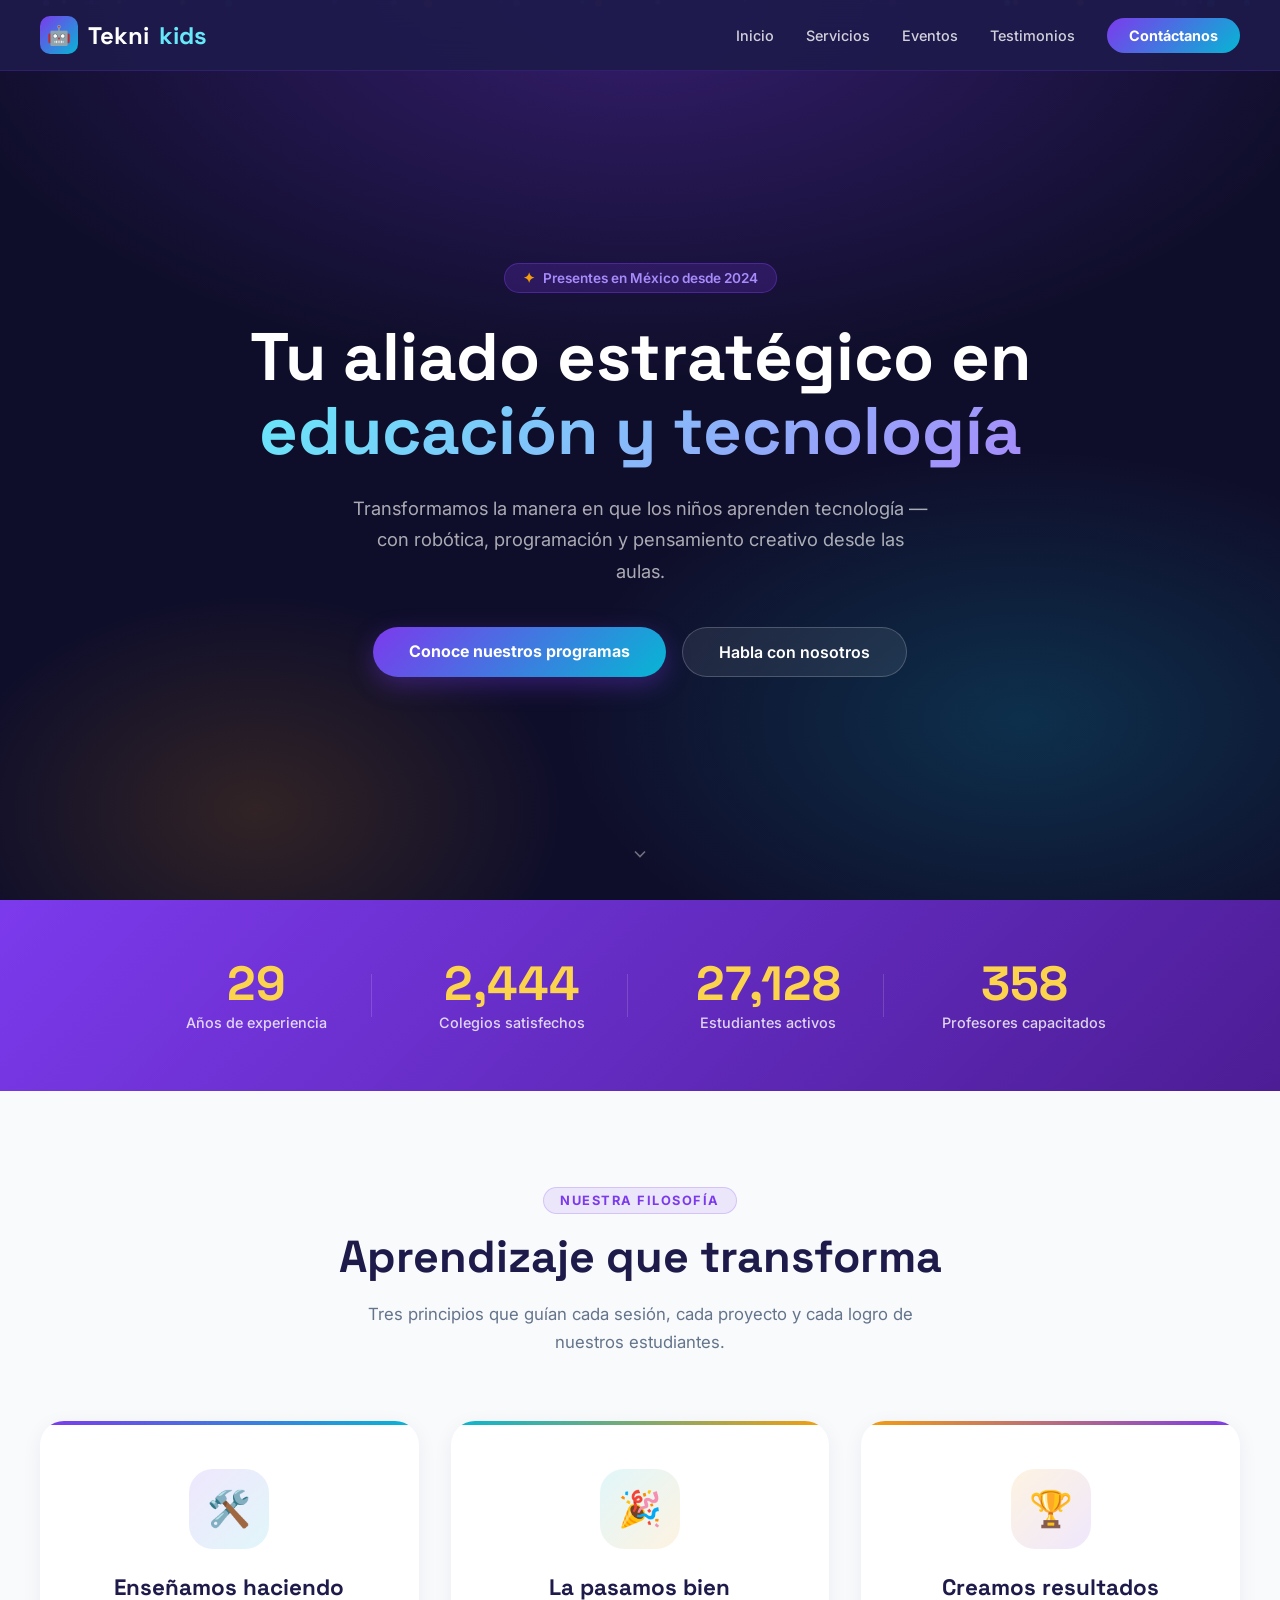
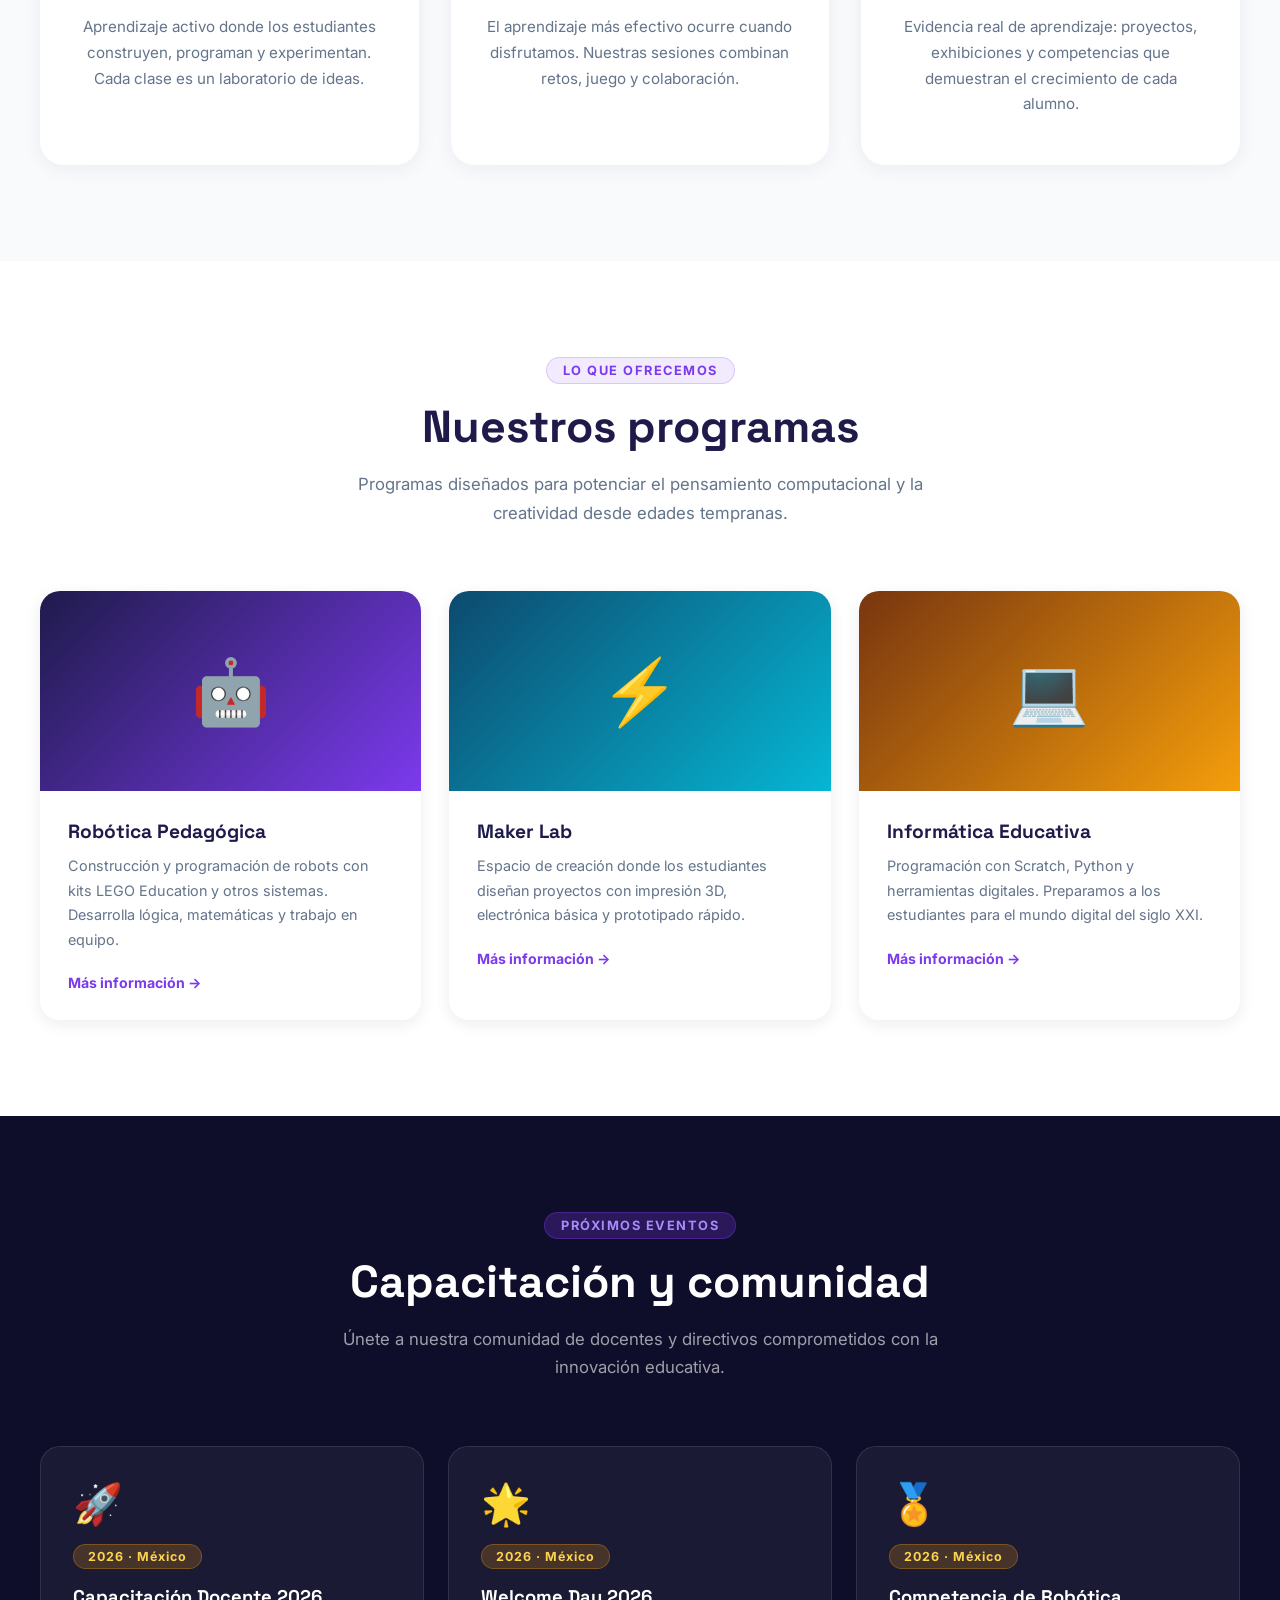
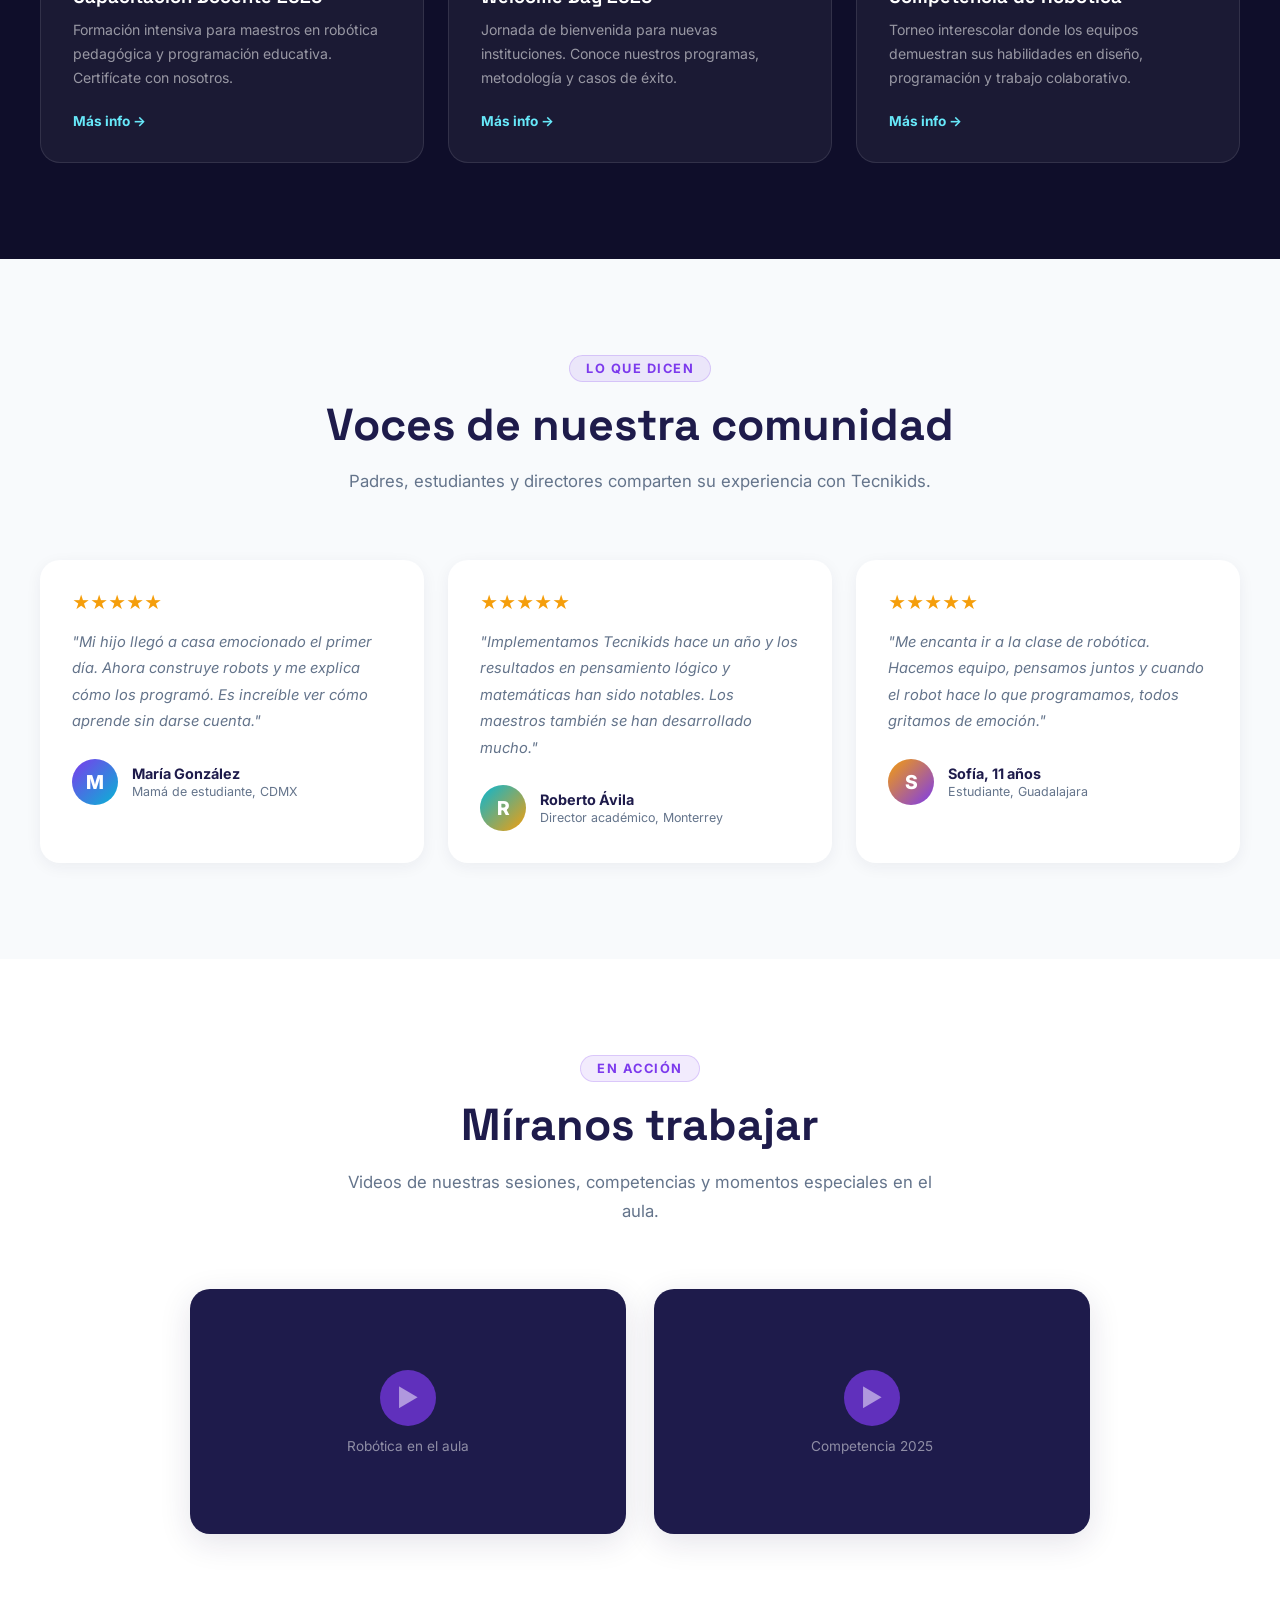
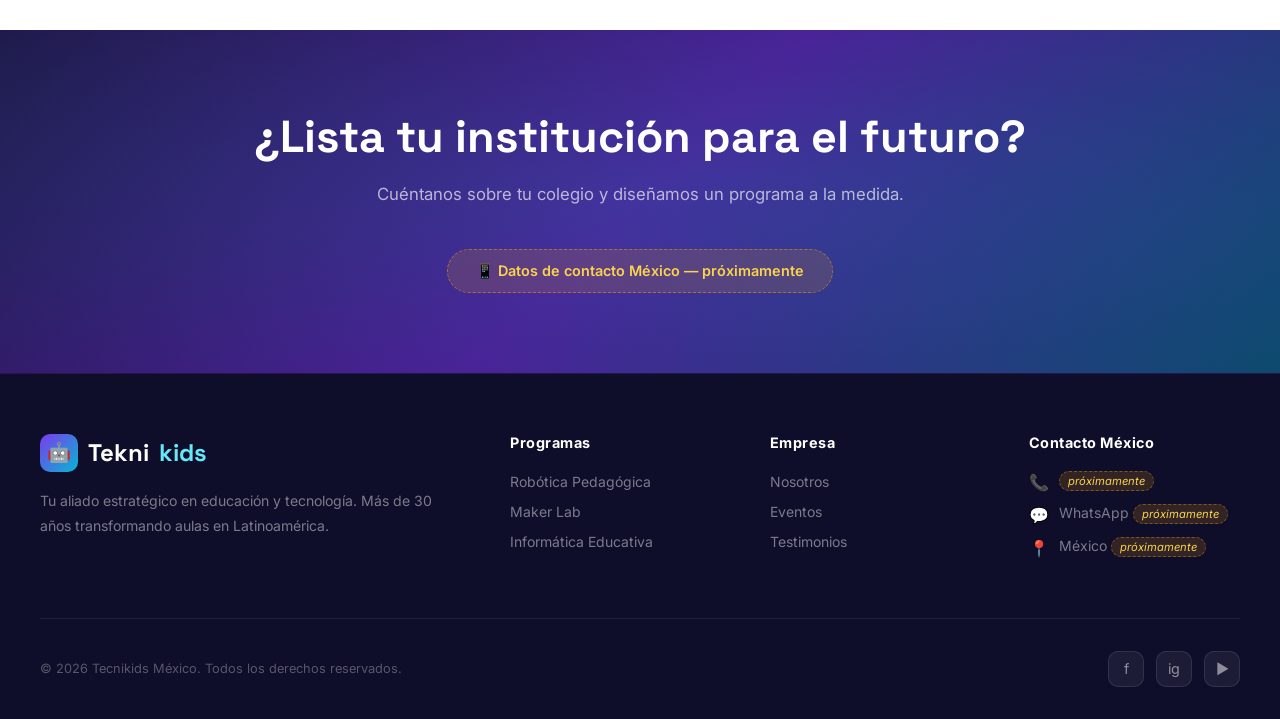
==== index.html @ 2f3d9747 "Initial commit: Tecnikids México — sitio web estático" ====
<!DOCTYPE html>
<html lang="es">
<head>
  <meta charset="UTF-8">
  <meta name="viewport" content="width=device-width, initial-scale=1.0">
  <title>Tecnikids México — Tu aliado en educación y tecnología</title>
  <link href="https://fonts.googleapis.com/css2?family=Inter:wght@400;500;600;700;800;900&family=Space+Grotesk:wght@400;500;600;700&display=swap" rel="stylesheet">
  <style>
    :root {
      --indigo:  #1E1B4B;
      --purple:  #7C3AED;
      --purple-light: #A78BFA;
      --cyan:    #06B6D4;
      --cyan-light: #67E8F9;
      --amber:   #F59E0B;
      --amber-light: #FCD34D;
      --white:   #FFFFFF;
      --gray-bg: #F8FAFC;
      --gray:    #64748B;
      --dark:    #0F0E2A;
    }
    * { box-sizing: border-box; margin: 0; padding: 0; }
    html { scroll-behavior: smooth; }
    body { font-family: 'Inter', sans-serif; background: var(--white); color: var(--indigo); overflow-x: hidden; }

    /* ── NAVBAR ── */
    nav {
      position: fixed; top: 0; left: 0; right: 0; z-index: 100;
      padding: 16px 40px;
      display: flex; align-items: center; justify-content: space-between;
      background: rgba(30,27,75,0.92);
      backdrop-filter: blur(16px);
      border-bottom: 1px solid rgba(124,58,237,0.2);
      transition: all 0.3s;
    }
    .nav-logo {
      font-family: 'Space Grotesk', sans-serif;
      font-size: 1.5rem; font-weight: 700; color: var(--white);
      display: flex; align-items: center; gap: 10px; text-decoration: none;
    }
    .nav-logo .logo-icon {
      width: 38px; height: 38px; background: linear-gradient(135deg, var(--purple), var(--cyan));
      border-radius: 10px; display: flex; align-items: center; justify-content: center;
      font-size: 1.2rem;
    }
    .nav-logo span { color: var(--cyan-light); }
    .nav-links { display: flex; gap: 32px; align-items: center; }
    .nav-links a {
      color: rgba(255,255,255,0.8); text-decoration: none;
      font-size: 0.9rem; font-weight: 500; transition: color 0.2s;
    }
    .nav-links a:hover { color: var(--cyan-light); }
    .nav-cta {
      background: linear-gradient(135deg, var(--purple), var(--cyan));
      color: white !important; padding: 9px 22px; border-radius: 50px;
      font-weight: 700 !important; transition: transform 0.2s, box-shadow 0.2s !important;
    }
    .nav-cta:hover { transform: translateY(-2px); box-shadow: 0 8px 20px rgba(124,58,237,0.4) !important; }
    .hamburger { display: none; background: none; border: none; cursor: pointer; flex-direction: column; gap: 5px; }
    .hamburger span { width: 24px; height: 2px; background: white; border-radius: 2px; transition: all 0.3s; }

    /* ── HERO ── */
    #inicio {
      min-height: 100vh;
      background: var(--dark);
      position: relative; overflow: hidden;
      display: flex; align-items: center; justify-content: center;
      text-align: center; padding: 120px 40px 80px;
    }
    .hero-bg {
      position: absolute; inset: 0;
      background: radial-gradient(ellipse 80% 60% at 50% 0%, rgba(124,58,237,0.35) 0%, transparent 70%),
                  radial-gradient(ellipse 60% 50% at 80% 80%, rgba(6,182,212,0.2) 0%, transparent 60%),
                  radial-gradient(ellipse 40% 40% at 20% 90%, rgba(245,158,11,0.15) 0%, transparent 60%);
    }
    .particles { position: absolute; inset: 0; overflow: hidden; }
    .particle {
      position: absolute; border-radius: 50%;
      animation: float linear infinite;
    }
    @keyframes float {
      0% { transform: translateY(100vh) rotate(0deg); opacity: 0; }
      10% { opacity: 1; }
      90% { opacity: 1; }
      100% { transform: translateY(-100px) rotate(720deg); opacity: 0; }
    }
    .hero-content { position: relative; z-index: 2; max-width: 820px; }
    .hero-badge {
      display: inline-flex; align-items: center; gap: 8px;
      background: rgba(124,58,237,0.2); border: 1px solid rgba(124,58,237,0.4);
      padding: 6px 18px; border-radius: 50px; margin-bottom: 28px;
      color: var(--purple-light); font-size: 0.85rem; font-weight: 600;
    }
    .hero-badge::before { content: '✦'; color: var(--amber); }
    .hero-title {
      font-family: 'Space Grotesk', sans-serif;
      font-size: clamp(2.4rem, 6vw, 4.2rem);
      font-weight: 900; color: var(--white); line-height: 1.1;
      margin-bottom: 24px;
    }
    .hero-title .gradient-text {
      background: linear-gradient(135deg, var(--cyan-light), var(--purple-light));
      -webkit-background-clip: text; -webkit-text-fill-color: transparent;
    }
    .hero-subtitle {
      font-size: 1.15rem; color: rgba(255,255,255,0.65);
      max-width: 580px; margin: 0 auto 40px; line-height: 1.7;
    }
    .hero-btns { display: flex; gap: 16px; justify-content: center; flex-wrap: wrap; }
    .btn-primary {
      background: linear-gradient(135deg, var(--purple), var(--cyan));
      color: white; padding: 14px 36px; border-radius: 50px;
      font-weight: 700; font-size: 1rem; text-decoration: none;
      transition: transform 0.2s, box-shadow 0.2s;
      box-shadow: 0 8px 24px rgba(124,58,237,0.35);
    }
    .btn-primary:hover { transform: translateY(-3px); box-shadow: 0 14px 32px rgba(124,58,237,0.5); }
    .btn-secondary {
      background: rgba(255,255,255,0.08); border: 1px solid rgba(255,255,255,0.2);
      color: white; padding: 14px 36px; border-radius: 50px;
      font-weight: 600; font-size: 1rem; text-decoration: none;
      transition: background 0.2s, border-color 0.2s;
    }
    .btn-secondary:hover { background: rgba(255,255,255,0.15); border-color: rgba(255,255,255,0.4); }
    .hero-scroll {
      position: absolute; bottom: 36px; left: 50%; transform: translateX(-50%);
      display: flex; flex-direction: column; align-items: center; gap: 8px;
      color: rgba(255,255,255,0.4); font-size: 0.75rem;
      animation: bounce 2s ease-in-out infinite;
    }
    @keyframes bounce { 0%,100% { transform: translateX(-50%) translateY(0); } 50% { transform: translateX(-50%) translateY(8px); } }
    .hero-scroll svg { width: 20px; height: 20px; }

    /* ── STATS ── */
    .stats {
      background: linear-gradient(135deg, var(--purple), #4C1D95);
      padding: 60px 40px;
    }
    .stats-grid {
      max-width: 1000px; margin: 0 auto;
      display: grid; grid-template-columns: repeat(4,1fr); gap: 24px; text-align: center;
    }
    .stat-item { position: relative; }
    .stat-item::after {
      content: ''; position: absolute; right: 0; top: 20%; height: 60%;
      width: 1px; background: rgba(255,255,255,0.15);
    }
    .stat-item:last-child::after { display: none; }
    .stat-num {
      font-family: 'Space Grotesk', sans-serif;
      font-size: 3rem; font-weight: 900; color: var(--amber-light);
      line-height: 1;
    }
    .stat-label { color: rgba(255,255,255,0.8); font-size: 0.9rem; margin-top: 6px; font-weight: 500; }

    /* ── SECTIONS COMMON ── */
    section { padding: 96px 40px; }
    .section-tag {
      display: inline-block; background: rgba(124,58,237,0.1);
      color: var(--purple); font-size: 0.8rem; font-weight: 700;
      letter-spacing: 1.5px; text-transform: uppercase;
      padding: 5px 16px; border-radius: 50px; margin-bottom: 16px;
      border: 1px solid rgba(124,58,237,0.2);
    }
    .section-title {
      font-family: 'Space Grotesk', sans-serif;
      font-size: clamp(1.8rem, 4vw, 2.8rem); font-weight: 800;
      color: var(--indigo); line-height: 1.2; margin-bottom: 16px;
    }
    .section-sub { color: var(--gray); font-size: 1.05rem; line-height: 1.7; max-width: 600px; }
    .section-head { text-align: center; margin-bottom: 64px; }
    .section-head .section-sub { margin: 0 auto; }
    .container { max-width: 1200px; margin: 0 auto; }

    /* ── PILARES ── */
    #pilares { background: var(--gray-bg); }
    .pilares-grid { display: grid; grid-template-columns: repeat(3,1fr); gap: 32px; }
    .pilar-card {
      background: white; border-radius: 24px; padding: 48px 36px;
      text-align: center; position: relative; overflow: hidden;
      box-shadow: 0 4px 20px rgba(30,27,75,0.06);
      transition: transform 0.3s, box-shadow 0.3s;
    }
    .pilar-card:hover { transform: translateY(-8px); box-shadow: 0 20px 48px rgba(30,27,75,0.12); }
    .pilar-card::before {
      content: ''; position: absolute; top: 0; left: 0; right: 0; height: 4px;
    }
    .pilar-card:nth-child(1)::before { background: linear-gradient(90deg, var(--purple), var(--cyan)); }
    .pilar-card:nth-child(2)::before { background: linear-gradient(90deg, var(--cyan), var(--amber)); }
    .pilar-card:nth-child(3)::before { background: linear-gradient(90deg, var(--amber), var(--purple)); }
    .pilar-icon {
      width: 80px; height: 80px; border-radius: 24px; margin: 0 auto 24px;
      display: flex; align-items: center; justify-content: center; font-size: 2.2rem;
    }
    .pilar-card:nth-child(1) .pilar-icon { background: linear-gradient(135deg, rgba(124,58,237,0.12), rgba(6,182,212,0.12)); }
    .pilar-card:nth-child(2) .pilar-icon { background: linear-gradient(135deg, rgba(6,182,212,0.12), rgba(245,158,11,0.12)); }
    .pilar-card:nth-child(3) .pilar-icon { background: linear-gradient(135deg, rgba(245,158,11,0.12), rgba(124,58,237,0.12)); }
    .pilar-title { font-family: 'Space Grotesk', sans-serif; font-size: 1.4rem; font-weight: 700; color: var(--indigo); margin-bottom: 12px; }
    .pilar-desc { color: var(--gray); font-size: 0.95rem; line-height: 1.7; }

    /* ── SERVICIOS ── */
    #servicios { background: white; }
    .servicios-grid { display: grid; grid-template-columns: repeat(3,1fr); gap: 28px; }
    .servicio-card {
      border-radius: 20px; overflow: hidden;
      box-shadow: 0 4px 16px rgba(30,27,75,0.08);
      transition: transform 0.3s, box-shadow 0.3s;
    }
    .servicio-card:hover { transform: translateY(-6px); box-shadow: 0 20px 40px rgba(30,27,75,0.14); }
    .servicio-img {
      height: 200px; display: flex; align-items: center; justify-content: center;
      font-size: 4rem; position: relative; overflow: hidden;
    }
    .servicio-card:nth-child(1) .servicio-img { background: linear-gradient(135deg, #1E1B4B, #7C3AED); }
    .servicio-card:nth-child(2) .servicio-img { background: linear-gradient(135deg, #0C4A6E, #06B6D4); }
    .servicio-card:nth-child(3) .servicio-img { background: linear-gradient(135deg, #78350F, #F59E0B); }
    .servicio-body { padding: 28px; background: white; }
    .servicio-title { font-family: 'Space Grotesk', sans-serif; font-size: 1.2rem; font-weight: 700; color: var(--indigo); margin-bottom: 10px; }
    .servicio-desc { color: var(--gray); font-size: 0.9rem; line-height: 1.7; margin-bottom: 20px; }
    .btn-servicio {
      display: inline-flex; align-items: center; gap: 8px;
      color: var(--purple); font-weight: 700; font-size: 0.88rem;
      text-decoration: none; transition: gap 0.2s;
    }
    .btn-servicio:hover { gap: 12px; }

    /* ── EVENTOS ── */
    #eventos { background: var(--dark); }
    #eventos .section-title { color: white; }
    #eventos .section-sub { color: rgba(255,255,255,0.6); }
    #eventos .section-tag { background: rgba(124,58,237,0.25); color: var(--purple-light); border-color: rgba(124,58,237,0.35); }
    .eventos-grid { display: grid; grid-template-columns: repeat(3,1fr); gap: 24px; }
    .evento-card {
      background: rgba(255,255,255,0.05); border: 1px solid rgba(255,255,255,0.1);
      border-radius: 20px; padding: 32px; position: relative; overflow: hidden;
      transition: background 0.3s, border-color 0.3s, transform 0.3s;
    }
    .evento-card:hover { background: rgba(124,58,237,0.15); border-color: rgba(124,58,237,0.4); transform: translateY(-4px); }
    .evento-fecha {
      display: inline-block; background: rgba(245,158,11,0.2); color: var(--amber-light);
      font-size: 0.78rem; font-weight: 700; letter-spacing: 1px;
      padding: 4px 14px; border-radius: 50px; margin-bottom: 16px; border: 1px solid rgba(245,158,11,0.3);
    }
    .evento-title { font-family: 'Space Grotesk', sans-serif; font-size: 1.15rem; font-weight: 700; color: white; margin-bottom: 10px; }
    .evento-desc { color: rgba(255,255,255,0.55); font-size: 0.88rem; line-height: 1.7; margin-bottom: 20px; }
    .evento-icon { font-size: 2.5rem; margin-bottom: 16px; }
    .btn-evento {
      color: var(--cyan-light); font-size: 0.85rem; font-weight: 700;
      text-decoration: none; display: inline-flex; align-items: center; gap: 6px;
      transition: gap 0.2s;
    }
    .btn-evento:hover { gap: 10px; }

    /* ── TESTIMONIOS ── */
    #testimonios { background: var(--gray-bg); }
    .testimonios-grid { display: grid; grid-template-columns: repeat(3,1fr); gap: 24px; }
    .testimonio-card {
      background: white; border-radius: 20px; padding: 32px;
      box-shadow: 0 4px 16px rgba(30,27,75,0.06);
      transition: transform 0.3s;
    }
    .testimonio-card:hover { transform: translateY(-4px); }
    .testimonio-stars { color: var(--amber); font-size: 1.1rem; margin-bottom: 16px; }
    .testimonio-text { color: var(--gray); font-size: 0.92rem; line-height: 1.8; margin-bottom: 24px; font-style: italic; }
    .testimonio-author { display: flex; align-items: center; gap: 14px; }
    .autor-avatar {
      width: 46px; height: 46px; border-radius: 50%;
      display: flex; align-items: center; justify-content: center;
      font-size: 1.2rem; font-weight: 800; color: white; flex-shrink: 0;
    }
    .testimonio-card:nth-child(1) .autor-avatar { background: linear-gradient(135deg, var(--purple), var(--cyan)); }
    .testimonio-card:nth-child(2) .autor-avatar { background: linear-gradient(135deg, var(--cyan), var(--amber)); }
    .testimonio-card:nth-child(3) .autor-avatar { background: linear-gradient(135deg, var(--amber), var(--purple)); }
    .autor-name { font-weight: 700; font-size: 0.9rem; color: var(--indigo); }
    .autor-role { font-size: 0.78rem; color: var(--gray); margin-top: 2px; }

    /* ── GALERÍA ── */
    #galeria { background: white; }
    .galeria-grid { display: grid; grid-template-columns: repeat(2,1fr); gap: 28px; max-width: 900px; margin: 0 auto; }
    .video-wrap {
      border-radius: 20px; overflow: hidden;
      box-shadow: 0 8px 32px rgba(30,27,75,0.12);
      aspect-ratio: 16/9; background: var(--indigo);
      display: flex; align-items: center; justify-content: center;
      position: relative;
    }
    .video-placeholder {
      display: flex; flex-direction: column; align-items: center; justify-content: center;
      gap: 12px; color: rgba(255,255,255,0.5); font-size: 0.85rem;
    }
    .play-btn {
      width: 56px; height: 56px; background: rgba(124,58,237,0.7);
      border-radius: 50%; display: flex; align-items: center; justify-content: center;
      font-size: 1.5rem;
    }

    /* ── CTA BANNER ── */
    .cta-banner {
      background: linear-gradient(135deg, var(--indigo) 0%, #4C1D95 50%, #0C4A6E 100%);
      padding: 80px 40px; text-align: center; position: relative; overflow: hidden;
    }
    .cta-banner::before {
      content: ''; position: absolute; inset: 0;
      background: radial-gradient(ellipse 70% 70% at 50% 50%, rgba(6,182,212,0.15), transparent);
    }
    .cta-banner .section-title { color: white; position: relative; }
    .cta-banner .section-sub { color: rgba(255,255,255,0.65); position: relative; margin: 0 auto 40px; }
    .cta-pending {
      display: inline-flex; align-items: center; gap: 10px;
      background: rgba(245,158,11,0.15); border: 1px dashed rgba(245,158,11,0.5);
      color: var(--amber-light); padding: 12px 28px; border-radius: 50px;
      font-size: 0.9rem; font-weight: 600; position: relative;
    }

    /* ── FOOTER ── */
    footer {
      background: var(--dark); padding: 60px 40px 32px;
      border-top: 1px solid rgba(124,58,237,0.2);
    }
    .footer-grid {
      max-width: 1200px; margin: 0 auto;
      display: grid; grid-template-columns: 2fr 1fr 1fr 1fr; gap: 48px; margin-bottom: 48px;
    }
    .footer-brand .nav-logo { margin-bottom: 16px; }
    .footer-desc { color: rgba(255,255,255,0.45); font-size: 0.88rem; line-height: 1.8; }
    .footer-col h4 { color: white; font-weight: 700; font-size: 0.9rem; margin-bottom: 20px; letter-spacing: 0.5px; }
    .footer-col ul { list-style: none; display: flex; flex-direction: column; gap: 10px; }
    .footer-col ul li a { color: rgba(255,255,255,0.45); font-size: 0.875rem; text-decoration: none; transition: color 0.2s; }
    .footer-col ul li a:hover { color: var(--cyan-light); }
    .footer-contact-item {
      display: flex; align-items: flex-start; gap: 10px;
      color: rgba(255,255,255,0.45); font-size: 0.875rem; margin-bottom: 12px;
    }
    .contact-icon { color: var(--amber); font-size: 1rem; margin-top: 1px; flex-shrink: 0; }
    .pending-tag {
      background: rgba(245,158,11,0.15); color: var(--amber-light);
      font-size: 0.7rem; padding: 2px 8px; border-radius: 20px;
      border: 1px dashed rgba(245,158,11,0.4); font-style: italic;
    }
    .footer-bottom {
      max-width: 1200px; margin: 0 auto;
      display: flex; align-items: center; justify-content: space-between;
      padding-top: 32px; border-top: 1px solid rgba(255,255,255,0.08);
    }
    .footer-copy { color: rgba(255,255,255,0.3); font-size: 0.8rem; }
    .footer-socials { display: flex; gap: 12px; }
    .social-btn {
      width: 36px; height: 36px; border-radius: 10px;
      background: rgba(255,255,255,0.06); border: 1px solid rgba(255,255,255,0.1);
      display: flex; align-items: center; justify-content: center;
      color: rgba(255,255,255,0.5); text-decoration: none; font-size: 0.9rem;
      transition: background 0.2s, color 0.2s;
    }
    .social-btn:hover { background: rgba(124,58,237,0.3); color: var(--purple-light); }

    /* ── RESPONSIVE ── */
    @media (max-width: 1024px) {
      .pilares-grid, .servicios-grid, .eventos-grid, .testimonios-grid { grid-template-columns: repeat(2,1fr); }
      .stats-grid { grid-template-columns: repeat(2,1fr); }
      .footer-grid { grid-template-columns: 1fr 1fr; }
    }
    @media (max-width: 768px) {
      nav { padding: 14px 20px; }
      .nav-links { display: none; }
      .hamburger { display: flex; }
      section { padding: 72px 20px; }
      .pilares-grid, .servicios-grid, .eventos-grid, .testimonios-grid, .galeria-grid { grid-template-columns: 1fr; }
      .stats-grid { grid-template-columns: repeat(2,1fr); }
      .footer-grid { grid-template-columns: 1fr; gap: 32px; }
      .footer-bottom { flex-direction: column; gap: 16px; text-align: center; }
      .hero-btns { flex-direction: column; align-items: center; }
    }
  </style>
</head>
<body>

<!-- NAVBAR -->
<nav id="navbar">
  <a href="#inicio" class="nav-logo">
    <div class="logo-icon">🤖</div>
    Tekni<span>kids</span>
  </a>
  <div class="nav-links">
    <a href="#inicio">Inicio</a>
    <a href="#servicios">Servicios</a>
    <a href="#eventos">Eventos</a>
    <a href="#testimonios">Testimonios</a>
    <a href="#contacto" class="nav-cta">Contáctanos</a>
  </div>
  <button class="hamburger" id="hamburger">
    <span></span><span></span><span></span>
  </button>
</nav>

<!-- HERO -->
<section id="inicio">
  <div class="hero-bg"></div>
  <div class="particles" id="particles"></div>
  <div class="hero-content">
    <div class="hero-badge">Presentes en México desde 2024</div>
    <h1 class="hero-title">
      Tu aliado estratégico en<br>
      <span class="gradient-text">educación y tecnología</span>
    </h1>
    <p class="hero-subtitle">
      Transformamos la manera en que los niños aprenden tecnología — con robótica, programación y pensamiento creativo desde las aulas.
    </p>
    <div class="hero-btns">
      <a href="#servicios" class="btn-primary">Conoce nuestros programas</a>
      <a href="#contacto" class="btn-secondary">Habla con nosotros</a>
    </div>
  </div>
  <div class="hero-scroll">
    <svg viewBox="0 0 24 24" fill="none" stroke="currentColor" stroke-width="2">
      <polyline points="6 9 12 15 18 9"/>
    </svg>
  </div>
</section>

<!-- STATS -->
<div class="stats">
  <div class="stats-grid">
    <div class="stat-item">
      <div class="stat-num" data-target="30">0</div>
      <div class="stat-label">Años de experiencia</div>
    </div>
    <div class="stat-item">
      <div class="stat-num" data-target="2500">0</div>
      <div class="stat-label">Colegios satisfechos</div>
    </div>
    <div class="stat-item">
      <div class="stat-num" data-target="28000">0</div>
      <div class="stat-label">Estudiantes activos</div>
    </div>
    <div class="stat-item">
      <div class="stat-num" data-target="370">0</div>
      <div class="stat-label">Profesores capacitados</div>
    </div>
  </div>
</div>

<!-- PILARES -->
<section id="pilares">
  <div class="container">
    <div class="section-head">
      <div class="section-tag">Nuestra filosofía</div>
      <h2 class="section-title">Aprendizaje que transforma</h2>
      <p class="section-sub">Tres principios que guían cada sesión, cada proyecto y cada logro de nuestros estudiantes.</p>
    </div>
    <div class="pilares-grid">
      <div class="pilar-card">
        <div class="pilar-icon">🛠️</div>
        <div class="pilar-title">Enseñamos haciendo</div>
        <p class="pilar-desc">Aprendizaje activo donde los estudiantes construyen, programan y experimentan. Cada clase es un laboratorio de ideas.</p>
      </div>
      <div class="pilar-card">
        <div class="pilar-icon">🎉</div>
        <div class="pilar-title">La pasamos bien</div>
        <p class="pilar-desc">El aprendizaje más efectivo ocurre cuando disfrutamos. Nuestras sesiones combinan retos, juego y colaboración.</p>
      </div>
      <div class="pilar-card">
        <div class="pilar-icon">🏆</div>
        <div class="pilar-title">Creamos resultados</div>
        <p class="pilar-desc">Evidencia real de aprendizaje: proyectos, exhibiciones y competencias que demuestran el crecimiento de cada alumno.</p>
      </div>
    </div>
  </div>
</section>

<!-- SERVICIOS -->
<section id="servicios">
  <div class="container">
    <div class="section-head">
      <div class="section-tag">Lo que ofrecemos</div>
      <h2 class="section-title">Nuestros programas</h2>
      <p class="section-sub">Programas diseñados para potenciar el pensamiento computacional y la creatividad desde edades tempranas.</p>
    </div>
    <div class="servicios-grid">
      <div class="servicio-card">
        <div class="servicio-img">🤖</div>
        <div class="servicio-body">
          <div class="servicio-title">Robótica Pedagógica</div>
          <p class="servicio-desc">Construcción y programación de robots con kits LEGO Education y otros sistemas. Desarrolla lógica, matemáticas y trabajo en equipo.</p>
          <a href="#contacto" class="btn-servicio">Más información →</a>
        </div>
      </div>
      <div class="servicio-card">
        <div class="servicio-img">⚡</div>
        <div class="servicio-body">
          <div class="servicio-title">Maker Lab</div>
          <p class="servicio-desc">Espacio de creación donde los estudiantes diseñan proyectos con impresión 3D, electrónica básica y prototipado rápido.</p>
          <a href="#contacto" class="btn-servicio">Más información →</a>
        </div>
      </div>
      <div class="servicio-card">
        <div class="servicio-img">💻</div>
        <div class="servicio-body">
          <div class="servicio-title">Informática Educativa</div>
          <p class="servicio-desc">Programación con Scratch, Python y herramientas digitales. Preparamos a los estudiantes para el mundo digital del siglo XXI.</p>
          <a href="#contacto" class="btn-servicio">Más información →</a>
        </div>
      </div>
    </div>
  </div>
</section>

<!-- EVENTOS -->
<section id="eventos">
  <div class="container">
    <div class="section-head">
      <div class="section-tag">Próximos eventos</div>
      <h2 class="section-title">Capacitación y comunidad</h2>
      <p class="section-sub">Únete a nuestra comunidad de docentes y directivos comprometidos con la innovación educativa.</p>
    </div>
    <div class="eventos-grid">
      <div class="evento-card">
        <div class="evento-icon">🚀</div>
        <div class="evento-fecha">2026 · México</div>
        <div class="evento-title">Capacitación Docente 2026</div>
        <p class="evento-desc">Formación intensiva para maestros en robótica pedagógica y programación educativa. Certifícate con nosotros.</p>
        <a href="#contacto" class="btn-evento">Más info →</a>
      </div>
      <div class="evento-card">
        <div class="evento-icon">🌟</div>
        <div class="evento-fecha">2026 · México</div>
        <div class="evento-title">Welcome Day 2026</div>
        <p class="evento-desc">Jornada de bienvenida para nuevas instituciones. Conoce nuestros programas, metodología y casos de éxito.</p>
        <a href="#contacto" class="btn-evento">Más info →</a>
      </div>
      <div class="evento-card">
        <div class="evento-icon">🏅</div>
        <div class="evento-fecha">2026 · México</div>
        <div class="evento-title">Competencia de Robótica</div>
        <p class="evento-desc">Torneo interescolar donde los equipos demuestran sus habilidades en diseño, programación y trabajo colaborativo.</p>
        <a href="#contacto" class="btn-evento">Más info →</a>
      </div>
    </div>
  </div>
</section>

<!-- TESTIMONIOS -->
<section id="testimonios">
  <div class="container">
    <div class="section-head">
      <div class="section-tag">Lo que dicen</div>
      <h2 class="section-title">Voces de nuestra comunidad</h2>
      <p class="section-sub">Padres, estudiantes y directores comparten su experiencia con Tecnikids.</p>
    </div>
    <div class="testimonios-grid">
      <div class="testimonio-card">
        <div class="testimonio-stars">★★★★★</div>
        <p class="testimonio-text">"Mi hijo llegó a casa emocionado el primer día. Ahora construye robots y me explica cómo los programó. Es increíble ver cómo aprende sin darse cuenta."</p>
        <div class="testimonio-author">
          <div class="autor-avatar">M</div>
          <div>
            <div class="autor-name">María González</div>
            <div class="autor-role">Mamá de estudiante, CDMX</div>
          </div>
        </div>
      </div>
      <div class="testimonio-card">
        <div class="testimonio-stars">★★★★★</div>
        <p class="testimonio-text">"Implementamos Tecnikids hace un año y los resultados en pensamiento lógico y matemáticas han sido notables. Los maestros también se han desarrollado mucho."</p>
        <div class="testimonio-author">
          <div class="autor-avatar">R</div>
          <div>
            <div class="autor-name">Roberto Ávila</div>
            <div class="autor-role">Director académico, Monterrey</div>
          </div>
        </div>
      </div>
      <div class="testimonio-card">
        <div class="testimonio-stars">★★★★★</div>
        <p class="testimonio-text">"Me encanta ir a la clase de robótica. Hacemos equipo, pensamos juntos y cuando el robot hace lo que programamos, todos gritamos de emoción."</p>
        <div class="testimonio-author">
          <div class="autor-avatar">S</div>
          <div>
            <div class="autor-name">Sofía, 11 años</div>
            <div class="autor-role">Estudiante, Guadalajara</div>
          </div>
        </div>
      </div>
    </div>
  </div>
</section>

<!-- GALERÍA -->
<section id="galeria">
  <div class="container">
    <div class="section-head">
      <div class="section-tag">En acción</div>
      <h2 class="section-title">Míranos trabajar</h2>
      <p class="section-sub">Videos de nuestras sesiones, competencias y momentos especiales en el aula.</p>
    </div>
    <div class="galeria-grid">
      <div class="video-wrap">
        <div class="video-placeholder">
          <div class="play-btn">▶</div>
          <span>Robótica en el aula</span>
        </div>
      </div>
      <div class="video-wrap">
        <div class="video-placeholder">
          <div class="play-btn">▶</div>
          <span>Competencia 2025</span>
        </div>
      </div>
    </div>
  </div>
</section>

<!-- CTA CONTACTO -->
<div class="cta-banner" id="contacto">
  <div class="container">
    <h2 class="section-title">¿Lista tu institución para el futuro?</h2>
    <p class="section-sub">Cuéntanos sobre tu colegio y diseñamos un programa a la medida.</p>
    <div class="cta-pending">
      📱 Datos de contacto México — próximamente
    </div>
  </div>
</div>

<!-- FOOTER -->
<footer>
  <div class="footer-grid">
    <div class="footer-brand">
      <a href="#inicio" class="nav-logo">
        <div class="logo-icon">🤖</div>
        Tekni<span>kids</span>
      </a>
      <p class="footer-desc">Tu aliado estratégico en educación y tecnología. Más de 30 años transformando aulas en Latinoamérica.</p>
    </div>
    <div class="footer-col">
      <h4>Programas</h4>
      <ul>
        <li><a href="#servicios">Robótica Pedagógica</a></li>
        <li><a href="#servicios">Maker Lab</a></li>
        <li><a href="#servicios">Informática Educativa</a></li>
      </ul>
    </div>
    <div class="footer-col">
      <h4>Empresa</h4>
      <ul>
        <li><a href="#pilares">Nosotros</a></li>
        <li><a href="#eventos">Eventos</a></li>
        <li><a href="#testimonios">Testimonios</a></li>
      </ul>
    </div>
    <div class="footer-col">
      <h4>Contacto México</h4>
      <div class="footer-contact-item">
        <span class="contact-icon">📞</span>
        <span><span class="pending-tag">próximamente</span></span>
      </div>
      <div class="footer-contact-item">
        <span class="contact-icon">💬</span>
        <span>WhatsApp <span class="pending-tag">próximamente</span></span>
      </div>
      <div class="footer-contact-item">
        <span class="contact-icon">📍</span>
        <span>México <span class="pending-tag">próximamente</span></span>
      </div>
    </div>
  </div>
  <div class="footer-bottom">
    <p class="footer-copy">© 2026 Tecnikids México. Todos los derechos reservados.</p>
    <div class="footer-socials">
      <a href="#" class="social-btn" title="Facebook">f</a>
      <a href="#" class="social-btn" title="Instagram">ig</a>
      <a href="#" class="social-btn" title="YouTube">▶</a>
    </div>
  </div>
</footer>

<script>
  // ── Partículas hero ──
  const container = document.getElementById('particles');
  const colors = ['rgba(124,58,237,0.6)', 'rgba(6,182,212,0.6)', 'rgba(245,158,11,0.5)', 'rgba(167,139,250,0.5)'];
  for (let i = 0; i < 28; i++) {
    const p = document.createElement('div');
    p.className = 'particle';
    const size = Math.random() * 6 + 2;
    p.style.cssText = `
      width:${size}px; height:${size}px;
      left:${Math.random()*100}%;
      background:${colors[Math.floor(Math.random()*colors.length)]};
      animation-duration:${Math.random()*15+10}s;
      animation-delay:${Math.random()*10}s;
    `;
    container.appendChild(p);
  }

  // ── Counter animado ──
  const counters = document.querySelectorAll('[data-target]');
  const observer = new IntersectionObserver(entries => {
    entries.forEach(entry => {
      if (!entry.isIntersecting) return;
      const el = entry.target;
      const target = +el.dataset.target;
      const duration = 1800;
      const step = target / (duration / 16);
      let current = 0;
      const timer = setInterval(() => {
        current += step;
        if (current >= target) { current = target; clearInterval(timer); }
        el.textContent = target >= 1000
          ? Math.floor(current).toLocaleString('es-MX')
          : Math.floor(current);
      }, 16);
      observer.unobserve(el);
    });
  }, { threshold: 0.5 });
  counters.forEach(c => observer.observe(c));

  // ── Navbar scroll ──
  window.addEventListener('scroll', () => {
    document.getElementById('navbar').style.background =
      window.scrollY > 50 ? 'rgba(15,14,42,0.97)' : 'rgba(30,27,75,0.92)';
  });

  // ── Hamburger ──
  document.getElementById('hamburger').addEventListener('click', () => {
    const links = document.querySelector('.nav-links');
    links.style.display = links.style.display === 'flex' ? 'none' : 'flex';
    links.style.flexDirection = 'column';
    links.style.position = 'absolute';
    links.style.top = '70px';
    links.style.left = '0';
    links.style.right = '0';
    links.style.background = 'rgba(15,14,42,0.98)';
    links.style.padding = '24px 40px';
    links.style.gap = '20px';
  });
</script>

</body>
</html>
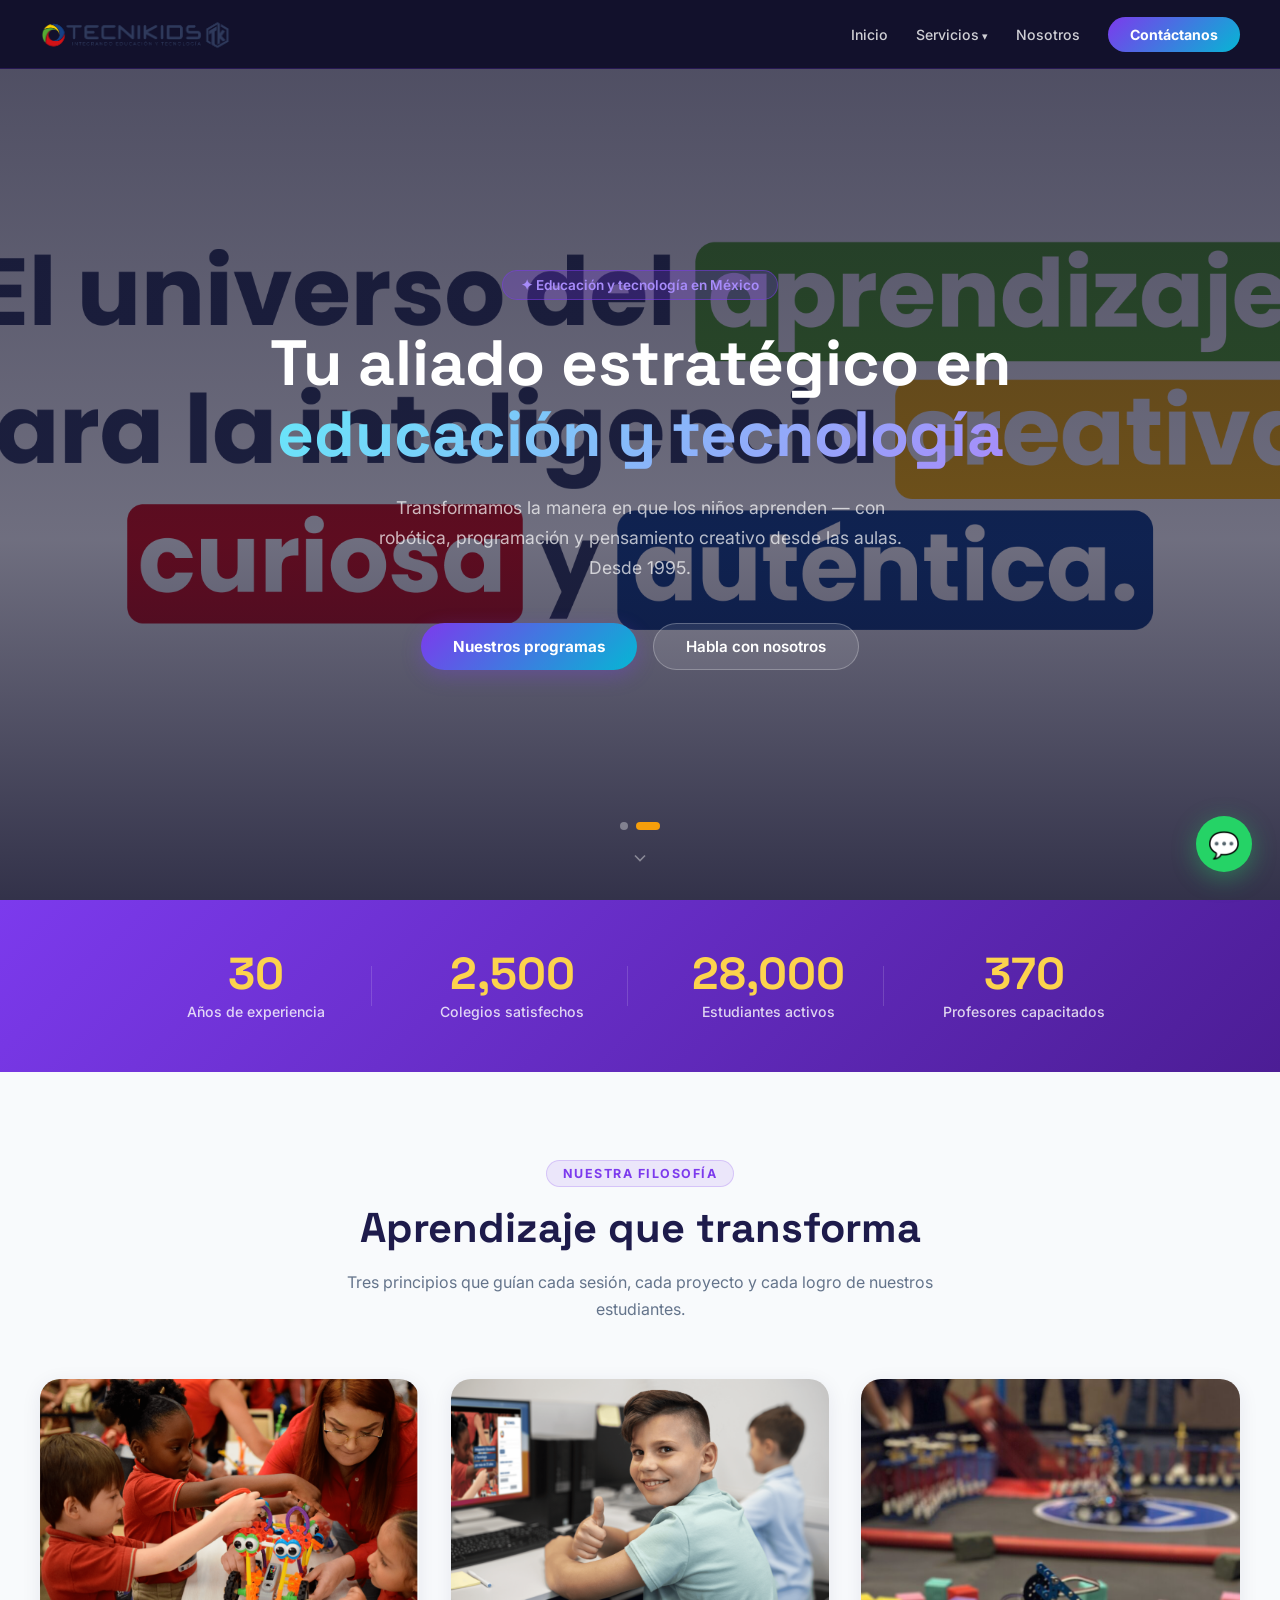
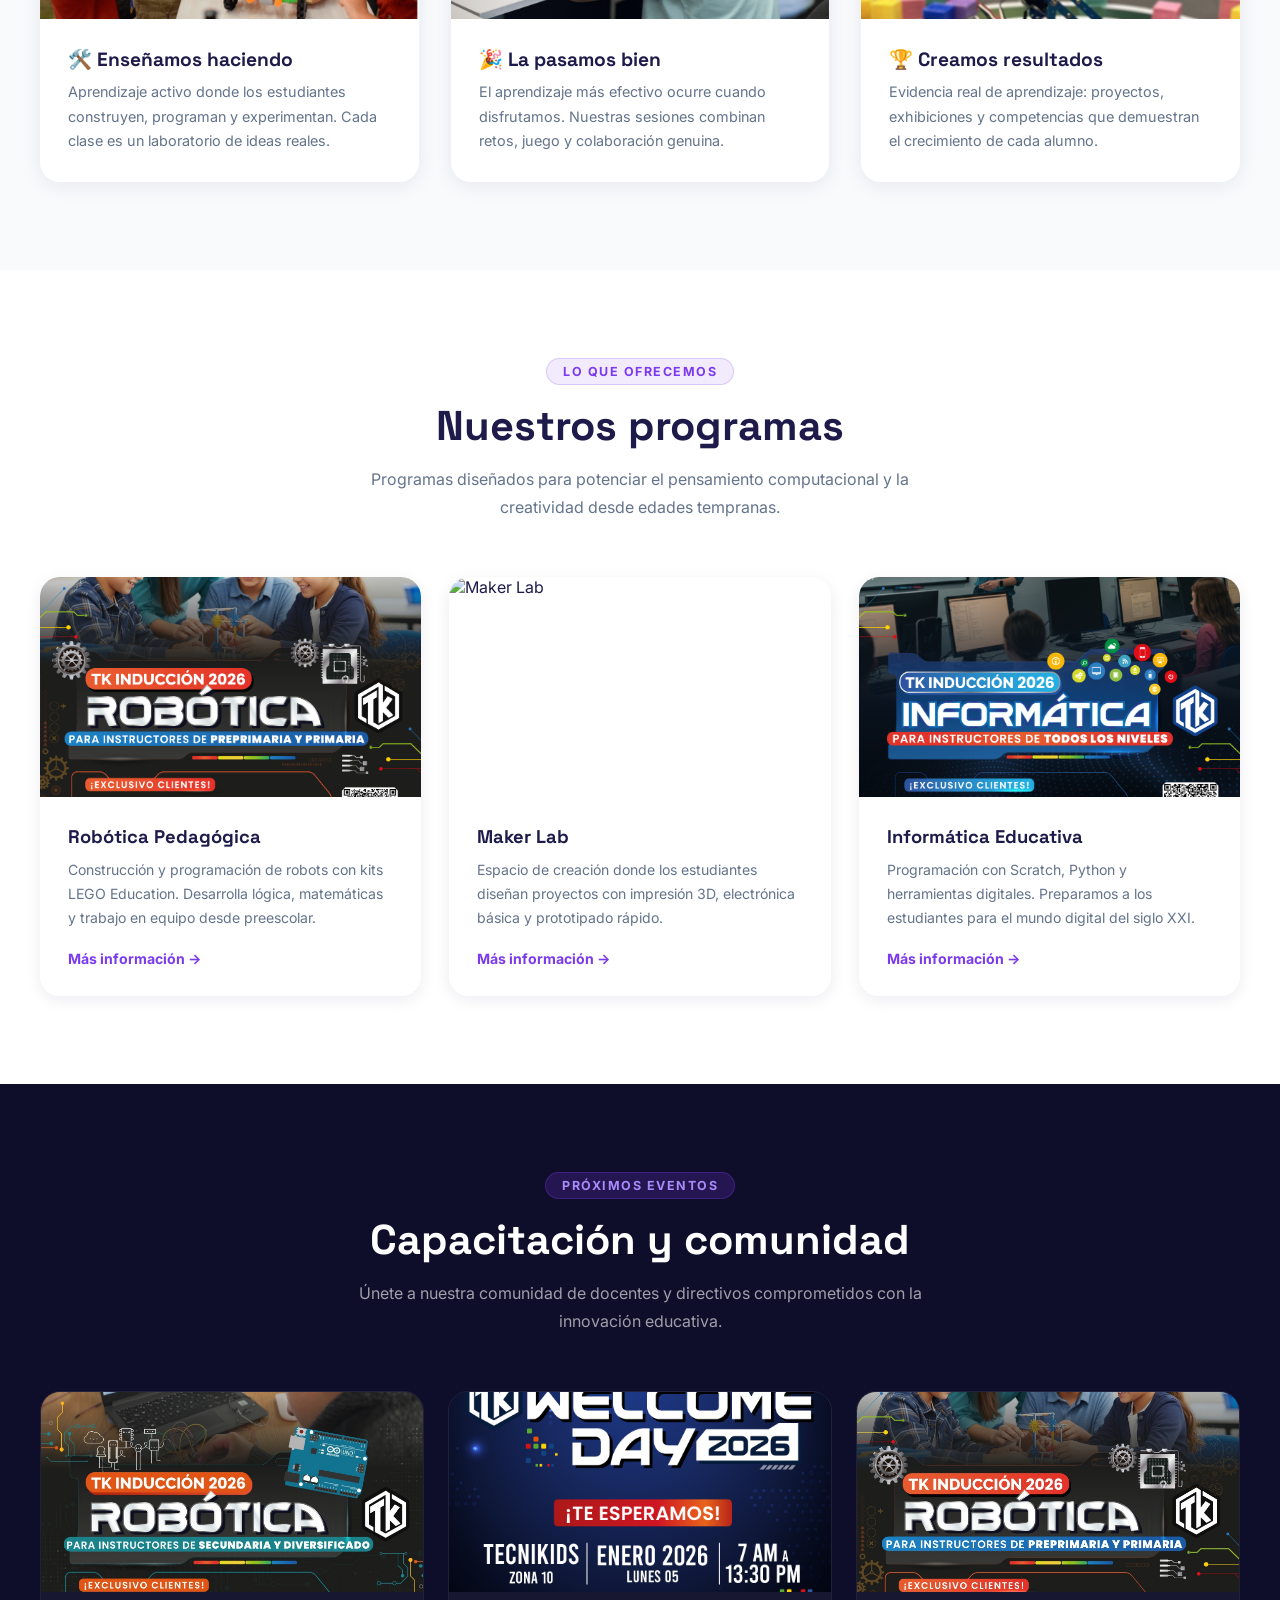
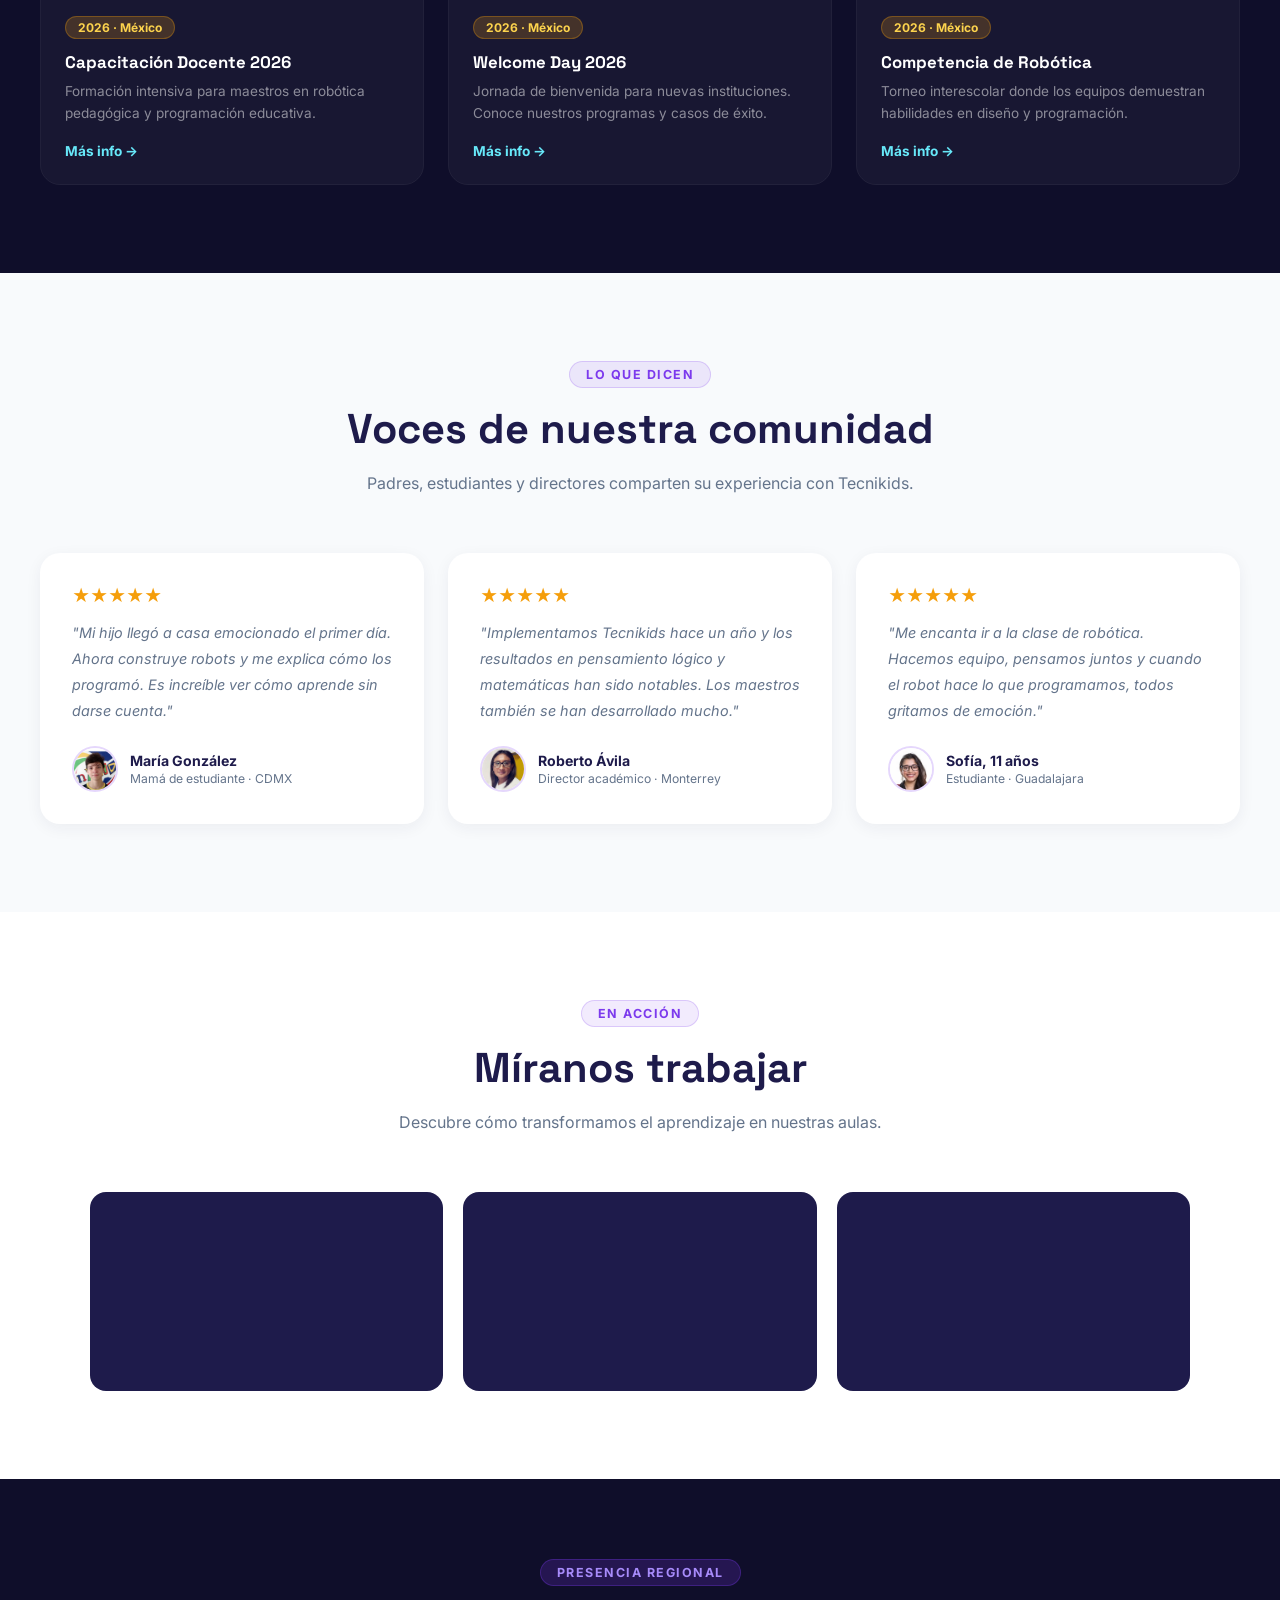
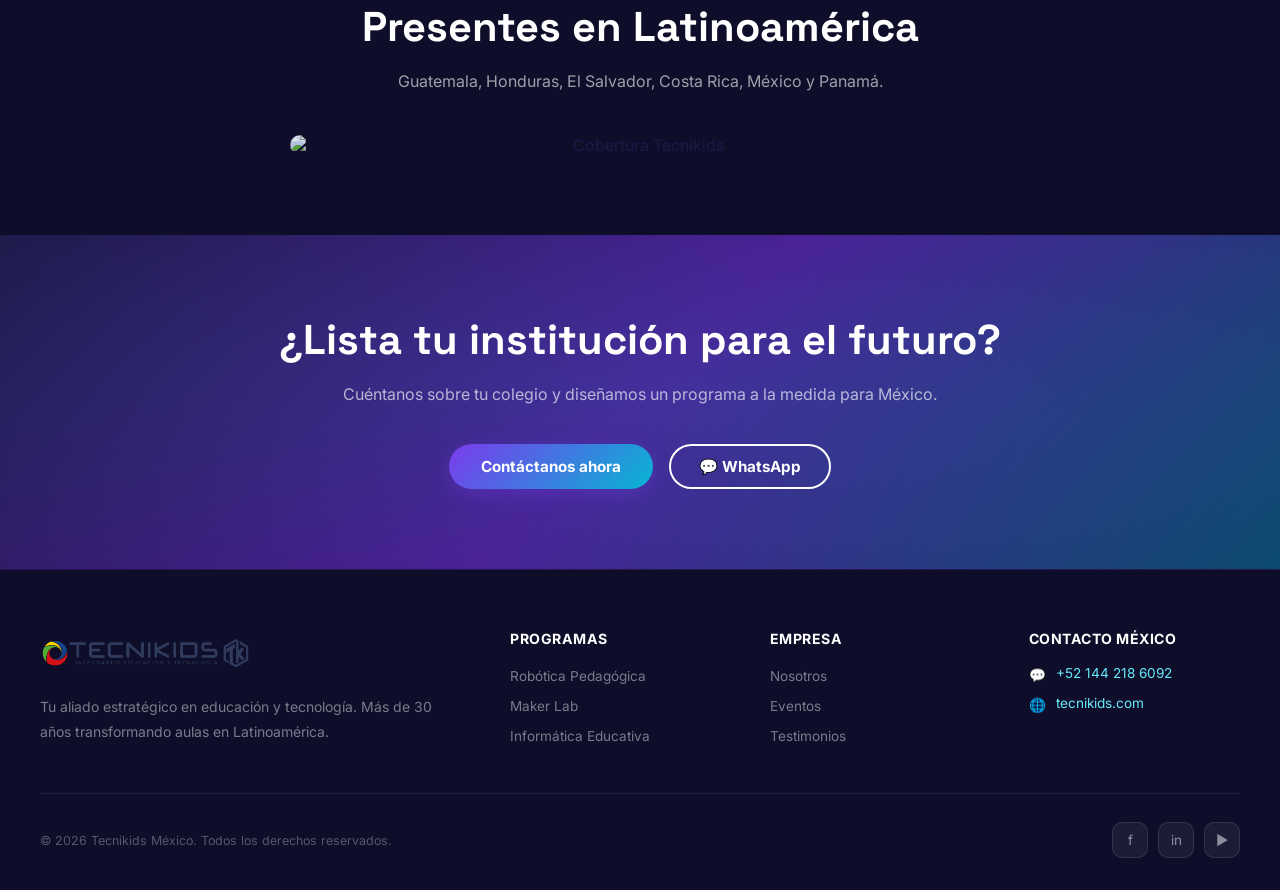
==== commit 83d160cc: "Sitio completo Tecnikids México: imágenes reales, videos YouTube y páginas de servicio - Añade imáge" ====
--- a/index.html
+++ b/index.html
@@ -4,199 +4,78 @@
   <meta charset="UTF-8">
   <meta name="viewport" content="width=device-width, initial-scale=1.0">
   <title>Tecnikids México — Tu aliado en educación y tecnología</title>
-  <link href="https://fonts.googleapis.com/css2?family=Inter:wght@400;500;600;700;800;900&family=Space+Grotesk:wght@400;500;600;700&display=swap" rel="stylesheet">
+  <link rel="stylesheet" href="assets/css/shared.css">
   <style>
-    :root {
-      --indigo:  #1E1B4B;
-      --purple:  #7C3AED;
-      --purple-light: #A78BFA;
-      --cyan:    #06B6D4;
-      --cyan-light: #67E8F9;
-      --amber:   #F59E0B;
-      --amber-light: #FCD34D;
-      --white:   #FFFFFF;
-      --gray-bg: #F8FAFC;
-      --gray:    #64748B;
-      --dark:    #0F0E2A;
-    }
-    * { box-sizing: border-box; margin: 0; padding: 0; }
-    html { scroll-behavior: smooth; }
-    body { font-family: 'Inter', sans-serif; background: var(--white); color: var(--indigo); overflow-x: hidden; }
-
-    /* ── NAVBAR ── */
-    nav {
-      position: fixed; top: 0; left: 0; right: 0; z-index: 100;
-      padding: 16px 40px;
-      display: flex; align-items: center; justify-content: space-between;
-      background: rgba(30,27,75,0.92);
-      backdrop-filter: blur(16px);
-      border-bottom: 1px solid rgba(124,58,237,0.2);
-      transition: all 0.3s;
-    }
-    .nav-logo {
-      font-family: 'Space Grotesk', sans-serif;
-      font-size: 1.5rem; font-weight: 700; color: var(--white);
-      display: flex; align-items: center; gap: 10px; text-decoration: none;
-    }
-    .nav-logo .logo-icon {
-      width: 38px; height: 38px; background: linear-gradient(135deg, var(--purple), var(--cyan));
-      border-radius: 10px; display: flex; align-items: center; justify-content: center;
-      font-size: 1.2rem;
-    }
-    .nav-logo span { color: var(--cyan-light); }
-    .nav-links { display: flex; gap: 32px; align-items: center; }
-    .nav-links a {
-      color: rgba(255,255,255,0.8); text-decoration: none;
-      font-size: 0.9rem; font-weight: 500; transition: color 0.2s;
-    }
-    .nav-links a:hover { color: var(--cyan-light); }
-    .nav-cta {
-      background: linear-gradient(135deg, var(--purple), var(--cyan));
-      color: white !important; padding: 9px 22px; border-radius: 50px;
-      font-weight: 700 !important; transition: transform 0.2s, box-shadow 0.2s !important;
-    }
-    .nav-cta:hover { transform: translateY(-2px); box-shadow: 0 8px 20px rgba(124,58,237,0.4) !important; }
-    .hamburger { display: none; background: none; border: none; cursor: pointer; flex-direction: column; gap: 5px; }
-    .hamburger span { width: 24px; height: 2px; background: white; border-radius: 2px; transition: all 0.3s; }
-
     /* ── HERO ── */
     #inicio {
-      min-height: 100vh;
-      background: var(--dark);
-      position: relative; overflow: hidden;
+      min-height: 100vh; position: relative; overflow: hidden;
       display: flex; align-items: center; justify-content: center;
       text-align: center; padding: 120px 40px 80px;
     }
-    .hero-bg {
+    .hero-slider { position: absolute; inset: 0; }
+    .hero-slider img {
+      position: absolute; inset: 0; width: 100%; height: 100%;
+      object-fit: cover; opacity: 0; transition: opacity 1.2s ease;
+    }
+    .hero-slider img.active { opacity: 1; }
+    .hero-overlay {
       position: absolute; inset: 0;
-      background: radial-gradient(ellipse 80% 60% at 50% 0%, rgba(124,58,237,0.35) 0%, transparent 70%),
-                  radial-gradient(ellipse 60% 50% at 80% 80%, rgba(6,182,212,0.2) 0%, transparent 60%),
-                  radial-gradient(ellipse 40% 40% at 20% 90%, rgba(245,158,11,0.15) 0%, transparent 60%);
-    }
-    .particles { position: absolute; inset: 0; overflow: hidden; }
-    .particle {
-      position: absolute; border-radius: 50%;
-      animation: float linear infinite;
-    }
-    @keyframes float {
-      0% { transform: translateY(100vh) rotate(0deg); opacity: 0; }
-      10% { opacity: 1; }
-      90% { opacity: 1; }
-      100% { transform: translateY(-100px) rotate(720deg); opacity: 0; }
+      background: linear-gradient(to bottom, rgba(15,14,42,0.75) 0%, rgba(15,14,42,0.6) 60%, rgba(15,14,42,0.85) 100%);
     }
     .hero-content { position: relative; z-index: 2; max-width: 820px; }
     .hero-badge {
       display: inline-flex; align-items: center; gap: 8px;
-      background: rgba(124,58,237,0.2); border: 1px solid rgba(124,58,237,0.4);
+      background: rgba(124,58,237,0.25); border: 1px solid rgba(124,58,237,0.5);
       padding: 6px 18px; border-radius: 50px; margin-bottom: 28px;
       color: var(--purple-light); font-size: 0.85rem; font-weight: 600;
     }
-    .hero-badge::before { content: '✦'; color: var(--amber); }
     .hero-title {
       font-family: 'Space Grotesk', sans-serif;
-      font-size: clamp(2.4rem, 6vw, 4.2rem);
-      font-weight: 900; color: var(--white); line-height: 1.1;
-      margin-bottom: 24px;
-    }
-    .hero-title .gradient-text {
+      font-size: clamp(2.4rem, 6vw, 4rem); font-weight: 900;
+      color: white; line-height: 1.1; margin-bottom: 24px;
+    }
+    .gradient-text {
       background: linear-gradient(135deg, var(--cyan-light), var(--purple-light));
       -webkit-background-clip: text; -webkit-text-fill-color: transparent;
     }
-    .hero-subtitle {
-      font-size: 1.15rem; color: rgba(255,255,255,0.65);
-      max-width: 580px; margin: 0 auto 40px; line-height: 1.7;
-    }
+    .hero-subtitle { font-size: 1.1rem; color: rgba(255,255,255,0.7); max-width: 560px; margin: 0 auto 40px; line-height: 1.7; }
     .hero-btns { display: flex; gap: 16px; justify-content: center; flex-wrap: wrap; }
-    .btn-primary {
-      background: linear-gradient(135deg, var(--purple), var(--cyan));
-      color: white; padding: 14px 36px; border-radius: 50px;
-      font-weight: 700; font-size: 1rem; text-decoration: none;
-      transition: transform 0.2s, box-shadow 0.2s;
-      box-shadow: 0 8px 24px rgba(124,58,237,0.35);
-    }
-    .btn-primary:hover { transform: translateY(-3px); box-shadow: 0 14px 32px rgba(124,58,237,0.5); }
     .btn-secondary {
-      background: rgba(255,255,255,0.08); border: 1px solid rgba(255,255,255,0.2);
-      color: white; padding: 14px 36px; border-radius: 50px;
-      font-weight: 600; font-size: 1rem; text-decoration: none;
-      transition: background 0.2s, border-color 0.2s;
-    }
-    .btn-secondary:hover { background: rgba(255,255,255,0.15); border-color: rgba(255,255,255,0.4); }
+      background: rgba(255,255,255,0.1); border: 1px solid rgba(255,255,255,0.25);
+      color: white; padding: 13px 32px; border-radius: 50px;
+      font-weight: 600; font-size: 0.95rem; text-decoration: none; transition: background 0.2s;
+    }
+    .btn-secondary:hover { background: rgba(255,255,255,0.2); }
     .hero-scroll {
-      position: absolute; bottom: 36px; left: 50%; transform: translateX(-50%);
-      display: flex; flex-direction: column; align-items: center; gap: 8px;
-      color: rgba(255,255,255,0.4); font-size: 0.75rem;
+      position: absolute; bottom: 32px; left: 50%; transform: translateX(-50%);
+      display: flex; flex-direction: column; align-items: center; gap: 6px;
+      color: rgba(255,255,255,0.4); font-size: 0.72rem;
       animation: bounce 2s ease-in-out infinite;
     }
-    @keyframes bounce { 0%,100% { transform: translateX(-50%) translateY(0); } 50% { transform: translateX(-50%) translateY(8px); } }
-    .hero-scroll svg { width: 20px; height: 20px; }
-
-    /* ── STATS ── */
-    .stats {
-      background: linear-gradient(135deg, var(--purple), #4C1D95);
-      padding: 60px 40px;
-    }
-    .stats-grid {
-      max-width: 1000px; margin: 0 auto;
-      display: grid; grid-template-columns: repeat(4,1fr); gap: 24px; text-align: center;
-    }
-    .stat-item { position: relative; }
-    .stat-item::after {
-      content: ''; position: absolute; right: 0; top: 20%; height: 60%;
-      width: 1px; background: rgba(255,255,255,0.15);
-    }
-    .stat-item:last-child::after { display: none; }
-    .stat-num {
-      font-family: 'Space Grotesk', sans-serif;
-      font-size: 3rem; font-weight: 900; color: var(--amber-light);
-      line-height: 1;
-    }
-    .stat-label { color: rgba(255,255,255,0.8); font-size: 0.9rem; margin-top: 6px; font-weight: 500; }
-
-    /* ── SECTIONS COMMON ── */
-    section { padding: 96px 40px; }
-    .section-tag {
-      display: inline-block; background: rgba(124,58,237,0.1);
-      color: var(--purple); font-size: 0.8rem; font-weight: 700;
-      letter-spacing: 1.5px; text-transform: uppercase;
-      padding: 5px 16px; border-radius: 50px; margin-bottom: 16px;
-      border: 1px solid rgba(124,58,237,0.2);
-    }
-    .section-title {
-      font-family: 'Space Grotesk', sans-serif;
-      font-size: clamp(1.8rem, 4vw, 2.8rem); font-weight: 800;
-      color: var(--indigo); line-height: 1.2; margin-bottom: 16px;
-    }
-    .section-sub { color: var(--gray); font-size: 1.05rem; line-height: 1.7; max-width: 600px; }
-    .section-head { text-align: center; margin-bottom: 64px; }
-    .section-head .section-sub { margin: 0 auto; }
-    .container { max-width: 1200px; margin: 0 auto; }
+    @keyframes bounce { 0%,100%{transform:translateX(-50%) translateY(0)} 50%{transform:translateX(-50%) translateY(8px)} }
+    .hero-dots {
+      position: absolute; bottom: 70px; left: 50%; transform: translateX(-50%);
+      display: flex; gap: 8px; z-index: 3;
+    }
+    .hero-dot {
+      width: 8px; height: 8px; border-radius: 50%;
+      background: rgba(255,255,255,0.35); cursor: pointer; transition: background 0.3s;
+    }
+    .hero-dot.active { background: var(--amber); width: 24px; border-radius: 4px; }
 
     /* ── PILARES ── */
     #pilares { background: var(--gray-bg); }
     .pilares-grid { display: grid; grid-template-columns: repeat(3,1fr); gap: 32px; }
     .pilar-card {
-      background: white; border-radius: 24px; padding: 48px 36px;
-      text-align: center; position: relative; overflow: hidden;
-      box-shadow: 0 4px 20px rgba(30,27,75,0.06);
+      border-radius: 20px; overflow: hidden;
+      box-shadow: 0 4px 20px rgba(30,27,75,0.08);
       transition: transform 0.3s, box-shadow 0.3s;
     }
-    .pilar-card:hover { transform: translateY(-8px); box-shadow: 0 20px 48px rgba(30,27,75,0.12); }
-    .pilar-card::before {
-      content: ''; position: absolute; top: 0; left: 0; right: 0; height: 4px;
-    }
-    .pilar-card:nth-child(1)::before { background: linear-gradient(90deg, var(--purple), var(--cyan)); }
-    .pilar-card:nth-child(2)::before { background: linear-gradient(90deg, var(--cyan), var(--amber)); }
-    .pilar-card:nth-child(3)::before { background: linear-gradient(90deg, var(--amber), var(--purple)); }
-    .pilar-icon {
-      width: 80px; height: 80px; border-radius: 24px; margin: 0 auto 24px;
-      display: flex; align-items: center; justify-content: center; font-size: 2.2rem;
-    }
-    .pilar-card:nth-child(1) .pilar-icon { background: linear-gradient(135deg, rgba(124,58,237,0.12), rgba(6,182,212,0.12)); }
-    .pilar-card:nth-child(2) .pilar-icon { background: linear-gradient(135deg, rgba(6,182,212,0.12), rgba(245,158,11,0.12)); }
-    .pilar-card:nth-child(3) .pilar-icon { background: linear-gradient(135deg, rgba(245,158,11,0.12), rgba(124,58,237,0.12)); }
-    .pilar-title { font-family: 'Space Grotesk', sans-serif; font-size: 1.4rem; font-weight: 700; color: var(--indigo); margin-bottom: 12px; }
-    .pilar-desc { color: var(--gray); font-size: 0.95rem; line-height: 1.7; }
+    .pilar-card:hover { transform: translateY(-6px); box-shadow: 0 20px 40px rgba(30,27,75,0.14); }
+    .pilar-img { width: 100%; height: 240px; object-fit: cover; display: block; }
+    .pilar-body { padding: 28px; background: white; }
+    .pilar-title { font-family: 'Space Grotesk', sans-serif; font-size: 1.2rem; font-weight: 700; color: var(--indigo); margin-bottom: 8px; }
+    .pilar-desc { color: var(--gray); font-size: 0.9rem; line-height: 1.7; }
 
     /* ── SERVICIOS ── */
     #servicios { background: white; }
@@ -207,168 +86,78 @@
       transition: transform 0.3s, box-shadow 0.3s;
     }
     .servicio-card:hover { transform: translateY(-6px); box-shadow: 0 20px 40px rgba(30,27,75,0.14); }
-    .servicio-img {
-      height: 200px; display: flex; align-items: center; justify-content: center;
-      font-size: 4rem; position: relative; overflow: hidden;
-    }
-    .servicio-card:nth-child(1) .servicio-img { background: linear-gradient(135deg, #1E1B4B, #7C3AED); }
-    .servicio-card:nth-child(2) .servicio-img { background: linear-gradient(135deg, #0C4A6E, #06B6D4); }
-    .servicio-card:nth-child(3) .servicio-img { background: linear-gradient(135deg, #78350F, #F59E0B); }
+    .servicio-img-wrap { height: 220px; overflow: hidden; position: relative; }
+    .servicio-img-wrap img { width: 100%; height: 100%; object-fit: cover; transition: transform 0.4s; }
+    .servicio-card:hover .servicio-img-wrap img { transform: scale(1.05); }
     .servicio-body { padding: 28px; background: white; }
-    .servicio-title { font-family: 'Space Grotesk', sans-serif; font-size: 1.2rem; font-weight: 700; color: var(--indigo); margin-bottom: 10px; }
-    .servicio-desc { color: var(--gray); font-size: 0.9rem; line-height: 1.7; margin-bottom: 20px; }
-    .btn-servicio {
-      display: inline-flex; align-items: center; gap: 8px;
-      color: var(--purple); font-weight: 700; font-size: 0.88rem;
-      text-decoration: none; transition: gap 0.2s;
-    }
-    .btn-servicio:hover { gap: 12px; }
+    .servicio-title { font-family: 'Space Grotesk', sans-serif; font-size: 1.15rem; font-weight: 700; color: var(--indigo); margin-bottom: 10px; }
+    .servicio-desc { color: var(--gray); font-size: 0.88rem; line-height: 1.7; margin-bottom: 18px; }
+    .btn-servicio { color: var(--purple); font-weight: 700; font-size: 0.88rem; text-decoration: none; display: inline-flex; align-items: center; gap: 6px; transition: gap 0.2s; }
+    .btn-servicio:hover { gap: 10px; }
 
     /* ── EVENTOS ── */
     #eventos { background: var(--dark); }
     #eventos .section-title { color: white; }
     #eventos .section-sub { color: rgba(255,255,255,0.6); }
-    #eventos .section-tag { background: rgba(124,58,237,0.25); color: var(--purple-light); border-color: rgba(124,58,237,0.35); }
+    #eventos .section-tag { background: rgba(124,58,237,0.2); color: var(--purple-light); border-color: rgba(124,58,237,0.3); }
     .eventos-grid { display: grid; grid-template-columns: repeat(3,1fr); gap: 24px; }
     .evento-card {
-      background: rgba(255,255,255,0.05); border: 1px solid rgba(255,255,255,0.1);
-      border-radius: 20px; padding: 32px; position: relative; overflow: hidden;
-      transition: background 0.3s, border-color 0.3s, transform 0.3s;
-    }
-    .evento-card:hover { background: rgba(124,58,237,0.15); border-color: rgba(124,58,237,0.4); transform: translateY(-4px); }
-    .evento-fecha {
-      display: inline-block; background: rgba(245,158,11,0.2); color: var(--amber-light);
-      font-size: 0.78rem; font-weight: 700; letter-spacing: 1px;
-      padding: 4px 14px; border-radius: 50px; margin-bottom: 16px; border: 1px solid rgba(245,158,11,0.3);
-    }
-    .evento-title { font-family: 'Space Grotesk', sans-serif; font-size: 1.15rem; font-weight: 700; color: white; margin-bottom: 10px; }
-    .evento-desc { color: rgba(255,255,255,0.55); font-size: 0.88rem; line-height: 1.7; margin-bottom: 20px; }
-    .evento-icon { font-size: 2.5rem; margin-bottom: 16px; }
-    .btn-evento {
-      color: var(--cyan-light); font-size: 0.85rem; font-weight: 700;
-      text-decoration: none; display: inline-flex; align-items: center; gap: 6px;
-      transition: gap 0.2s;
-    }
+      border-radius: 20px; overflow: hidden;
+      border: 1px solid rgba(255,255,255,0.08);
+      transition: transform 0.3s, border-color 0.3s;
+    }
+    .evento-card:hover { transform: translateY(-4px); border-color: rgba(124,58,237,0.4); }
+    .evento-img { width: 100%; height: 200px; object-fit: cover; display: block; }
+    .evento-body { padding: 24px; background: rgba(255,255,255,0.04); }
+    .evento-fecha { display: inline-block; background: rgba(245,158,11,0.2); color: var(--amber-light); font-size: 0.75rem; font-weight: 700; padding: 3px 12px; border-radius: 50px; margin-bottom: 12px; border: 1px solid rgba(245,158,11,0.3); }
+    .evento-title { font-family: 'Space Grotesk', sans-serif; font-size: 1.05rem; font-weight: 700; color: white; margin-bottom: 8px; }
+    .evento-desc { color: rgba(255,255,255,0.5); font-size: 0.85rem; line-height: 1.6; margin-bottom: 16px; }
+    .btn-evento { color: var(--cyan-light); font-size: 0.85rem; font-weight: 700; text-decoration: none; display: inline-flex; align-items: center; gap: 6px; transition: gap 0.2s; }
     .btn-evento:hover { gap: 10px; }
 
     /* ── TESTIMONIOS ── */
     #testimonios { background: var(--gray-bg); }
     .testimonios-grid { display: grid; grid-template-columns: repeat(3,1fr); gap: 24px; }
-    .testimonio-card {
-      background: white; border-radius: 20px; padding: 32px;
-      box-shadow: 0 4px 16px rgba(30,27,75,0.06);
-      transition: transform 0.3s;
-    }
+    .testimonio-card { background: white; border-radius: 20px; padding: 32px; box-shadow: 0 4px 16px rgba(30,27,75,0.06); transition: transform 0.3s; }
     .testimonio-card:hover { transform: translateY(-4px); }
-    .testimonio-stars { color: var(--amber); font-size: 1.1rem; margin-bottom: 16px; }
-    .testimonio-text { color: var(--gray); font-size: 0.92rem; line-height: 1.8; margin-bottom: 24px; font-style: italic; }
-    .testimonio-author { display: flex; align-items: center; gap: 14px; }
-    .autor-avatar {
-      width: 46px; height: 46px; border-radius: 50%;
-      display: flex; align-items: center; justify-content: center;
-      font-size: 1.2rem; font-weight: 800; color: white; flex-shrink: 0;
-    }
-    .testimonio-card:nth-child(1) .autor-avatar { background: linear-gradient(135deg, var(--purple), var(--cyan)); }
-    .testimonio-card:nth-child(2) .autor-avatar { background: linear-gradient(135deg, var(--cyan), var(--amber)); }
-    .testimonio-card:nth-child(3) .autor-avatar { background: linear-gradient(135deg, var(--amber), var(--purple)); }
-    .autor-name { font-weight: 700; font-size: 0.9rem; color: var(--indigo); }
-    .autor-role { font-size: 0.78rem; color: var(--gray); margin-top: 2px; }
+    .testimonio-stars { color: var(--amber); font-size: 1.1rem; margin-bottom: 14px; }
+    .testimonio-text { color: var(--gray); font-size: 0.9rem; line-height: 1.8; margin-bottom: 22px; font-style: italic; }
+    .testimonio-author { display: flex; align-items: center; gap: 12px; }
+    .autor-avatar { width: 46px; height: 46px; border-radius: 50%; object-fit: cover; flex-shrink: 0; border: 2px solid rgba(124,58,237,0.2); }
+    .autor-name { font-weight: 700; font-size: 0.88rem; color: var(--indigo); }
+    .autor-role { font-size: 0.76rem; color: var(--gray); margin-top: 2px; }
 
     /* ── GALERÍA ── */
     #galeria { background: white; }
-    .galeria-grid { display: grid; grid-template-columns: repeat(2,1fr); gap: 28px; max-width: 900px; margin: 0 auto; }
-    .video-wrap {
-      border-radius: 20px; overflow: hidden;
-      box-shadow: 0 8px 32px rgba(30,27,75,0.12);
-      aspect-ratio: 16/9; background: var(--indigo);
-      display: flex; align-items: center; justify-content: center;
-      position: relative;
-    }
-    .video-placeholder {
-      display: flex; flex-direction: column; align-items: center; justify-content: center;
-      gap: 12px; color: rgba(255,255,255,0.5); font-size: 0.85rem;
-    }
-    .play-btn {
-      width: 56px; height: 56px; background: rgba(124,58,237,0.7);
-      border-radius: 50%; display: flex; align-items: center; justify-content: center;
-      font-size: 1.5rem;
-    }
+    .galeria-grid { display: grid; grid-template-columns: repeat(3,1fr); gap: 20px; max-width: 1100px; margin: 0 auto; }
+    .video-wrap { border-radius: 16px; overflow: hidden; aspect-ratio: 16/9; background: var(--indigo); }
+    .video-wrap iframe { width: 100%; height: 100%; border: none; display: block; }
 
     /* ── CTA BANNER ── */
     .cta-banner {
       background: linear-gradient(135deg, var(--indigo) 0%, #4C1D95 50%, #0C4A6E 100%);
       padding: 80px 40px; text-align: center; position: relative; overflow: hidden;
     }
-    .cta-banner::before {
-      content: ''; position: absolute; inset: 0;
-      background: radial-gradient(ellipse 70% 70% at 50% 50%, rgba(6,182,212,0.15), transparent);
-    }
+    .cta-banner::before { content: ''; position: absolute; inset: 0; background: radial-gradient(ellipse 70% 70% at 50% 50%, rgba(6,182,212,0.12), transparent); }
     .cta-banner .section-title { color: white; position: relative; }
-    .cta-banner .section-sub { color: rgba(255,255,255,0.65); position: relative; margin: 0 auto 40px; }
-    .cta-pending {
-      display: inline-flex; align-items: center; gap: 10px;
-      background: rgba(245,158,11,0.15); border: 1px dashed rgba(245,158,11,0.5);
-      color: var(--amber-light); padding: 12px 28px; border-radius: 50px;
-      font-size: 0.9rem; font-weight: 600; position: relative;
-    }
-
-    /* ── FOOTER ── */
-    footer {
-      background: var(--dark); padding: 60px 40px 32px;
-      border-top: 1px solid rgba(124,58,237,0.2);
-    }
-    .footer-grid {
-      max-width: 1200px; margin: 0 auto;
-      display: grid; grid-template-columns: 2fr 1fr 1fr 1fr; gap: 48px; margin-bottom: 48px;
-    }
-    .footer-brand .nav-logo { margin-bottom: 16px; }
-    .footer-desc { color: rgba(255,255,255,0.45); font-size: 0.88rem; line-height: 1.8; }
-    .footer-col h4 { color: white; font-weight: 700; font-size: 0.9rem; margin-bottom: 20px; letter-spacing: 0.5px; }
-    .footer-col ul { list-style: none; display: flex; flex-direction: column; gap: 10px; }
-    .footer-col ul li a { color: rgba(255,255,255,0.45); font-size: 0.875rem; text-decoration: none; transition: color 0.2s; }
-    .footer-col ul li a:hover { color: var(--cyan-light); }
-    .footer-contact-item {
-      display: flex; align-items: flex-start; gap: 10px;
-      color: rgba(255,255,255,0.45); font-size: 0.875rem; margin-bottom: 12px;
-    }
-    .contact-icon { color: var(--amber); font-size: 1rem; margin-top: 1px; flex-shrink: 0; }
-    .pending-tag {
-      background: rgba(245,158,11,0.15); color: var(--amber-light);
-      font-size: 0.7rem; padding: 2px 8px; border-radius: 20px;
-      border: 1px dashed rgba(245,158,11,0.4); font-style: italic;
-    }
-    .footer-bottom {
-      max-width: 1200px; margin: 0 auto;
-      display: flex; align-items: center; justify-content: space-between;
-      padding-top: 32px; border-top: 1px solid rgba(255,255,255,0.08);
-    }
-    .footer-copy { color: rgba(255,255,255,0.3); font-size: 0.8rem; }
-    .footer-socials { display: flex; gap: 12px; }
-    .social-btn {
-      width: 36px; height: 36px; border-radius: 10px;
-      background: rgba(255,255,255,0.06); border: 1px solid rgba(255,255,255,0.1);
-      display: flex; align-items: center; justify-content: center;
-      color: rgba(255,255,255,0.5); text-decoration: none; font-size: 0.9rem;
-      transition: background 0.2s, color 0.2s;
-    }
-    .social-btn:hover { background: rgba(124,58,237,0.3); color: var(--purple-light); }
-
-    /* ── RESPONSIVE ── */
+    .cta-banner .section-sub { color: rgba(255,255,255,0.65); position: relative; margin: 0 auto 36px; }
+    .cta-btns { display: flex; gap: 16px; justify-content: center; flex-wrap: wrap; position: relative; }
+
+    /* ── MAPA ── */
+    #cobertura { background: var(--dark); padding: 80px 40px; text-align: center; }
+    #cobertura .section-title { color: white; }
+    #cobertura .section-sub { color: rgba(255,255,255,0.6); margin: 0 auto 40px; }
+    #cobertura .section-tag { background: rgba(124,58,237,0.2); color: var(--purple-light); border-color: rgba(124,58,237,0.3); }
+    .mapa-img { max-width: 700px; width: 100%; margin: 0 auto; display: block; border-radius: 16px; opacity: 0.9; }
+
     @media (max-width: 1024px) {
       .pilares-grid, .servicios-grid, .eventos-grid, .testimonios-grid { grid-template-columns: repeat(2,1fr); }
-      .stats-grid { grid-template-columns: repeat(2,1fr); }
-      .footer-grid { grid-template-columns: 1fr 1fr; }
-    }
-    @media (max-width: 768px) {
-      nav { padding: 14px 20px; }
-      .nav-links { display: none; }
-      .hamburger { display: flex; }
-      section { padding: 72px 20px; }
+      .galeria-grid { grid-template-columns: repeat(2,1fr); }
+    }
+    @media (max-width: 640px) {
       .pilares-grid, .servicios-grid, .eventos-grid, .testimonios-grid, .galeria-grid { grid-template-columns: 1fr; }
-      .stats-grid { grid-template-columns: repeat(2,1fr); }
-      .footer-grid { grid-template-columns: 1fr; gap: 32px; }
-      .footer-bottom { flex-direction: column; gap: 16px; text-align: center; }
       .hero-btns { flex-direction: column; align-items: center; }
+      .cta-btns { flex-direction: column; align-items: center; }
     }
   </style>
 </head>
@@ -376,66 +165,55 @@
 
 <!-- NAVBAR -->
 <nav id="navbar">
-  <a href="#inicio" class="nav-logo">
-    <div class="logo-icon">🤖</div>
-    Tekni<span>kids</span>
-  </a>
+  <a href="index.html" class="nav-logo"><img src="assets/img/logo.png" alt="Tecnikids México"></a>
   <div class="nav-links">
-    <a href="#inicio">Inicio</a>
-    <a href="#servicios">Servicios</a>
-    <a href="#eventos">Eventos</a>
-    <a href="#testimonios">Testimonios</a>
-    <a href="#contacto" class="nav-cta">Contáctanos</a>
-  </div>
-  <button class="hamburger" id="hamburger">
-    <span></span><span></span><span></span>
-  </button>
+    <a href="index.html">Inicio</a>
+    <div class="nav-dropdown">
+      <a href="#">Servicios</a>
+      <div class="dropdown-menu">
+        <a href="robotica-pedagogica.html">Robótica Pedagógica</a>
+        <a href="maker-lab.html">Maker Lab</a>
+        <a href="informatica-educativa.html">Informática Educativa</a>
+      </div>
+    </div>
+    <a href="sobre-nosotros.html">Nosotros</a>
+    <a href="contactenos.html" class="nav-cta">Contáctanos</a>
+  </div>
+  <button class="hamburger" id="hamburger"><span></span><span></span><span></span></button>
 </nav>
 
 <!-- HERO -->
 <section id="inicio">
-  <div class="hero-bg"></div>
-  <div class="particles" id="particles"></div>
+  <div class="hero-slider" id="slider">
+    <img src="assets/img/slider-1.png" alt="Tecnikids" class="active">
+    <img src="assets/img/slider-2.png" alt="Tecnikids">
+  </div>
+  <div class="hero-overlay"></div>
   <div class="hero-content">
-    <div class="hero-badge">Presentes en México desde 2024</div>
-    <h1 class="hero-title">
-      Tu aliado estratégico en<br>
-      <span class="gradient-text">educación y tecnología</span>
-    </h1>
-    <p class="hero-subtitle">
-      Transformamos la manera en que los niños aprenden tecnología — con robótica, programación y pensamiento creativo desde las aulas.
-    </p>
+    <div class="hero-badge">✦ Educación y tecnología en México</div>
+    <h1 class="hero-title">Tu aliado estratégico en<br><span class="gradient-text">educación y tecnología</span></h1>
+    <p class="hero-subtitle">Transformamos la manera en que los niños aprenden — con robótica, programación y pensamiento creativo desde las aulas. Desde 1995.</p>
     <div class="hero-btns">
-      <a href="#servicios" class="btn-primary">Conoce nuestros programas</a>
-      <a href="#contacto" class="btn-secondary">Habla con nosotros</a>
-    </div>
+      <a href="#servicios" class="btn-primary">Nuestros programas</a>
+      <a href="contactenos.html" class="btn-secondary">Habla con nosotros</a>
+    </div>
+  </div>
+  <div class="hero-dots" id="dots">
+    <div class="hero-dot active" onclick="goSlide(0)"></div>
+    <div class="hero-dot" onclick="goSlide(1)"></div>
   </div>
   <div class="hero-scroll">
-    <svg viewBox="0 0 24 24" fill="none" stroke="currentColor" stroke-width="2">
-      <polyline points="6 9 12 15 18 9"/>
-    </svg>
+    <svg width="20" height="20" viewBox="0 0 24 24" fill="none" stroke="currentColor" stroke-width="2"><polyline points="6 9 12 15 18 9"/></svg>
   </div>
 </section>
 
 <!-- STATS -->
-<div class="stats">
+<div class="stats-bar">
   <div class="stats-grid">
-    <div class="stat-item">
-      <div class="stat-num" data-target="30">0</div>
-      <div class="stat-label">Años de experiencia</div>
-    </div>
-    <div class="stat-item">
-      <div class="stat-num" data-target="2500">0</div>
-      <div class="stat-label">Colegios satisfechos</div>
-    </div>
-    <div class="stat-item">
-      <div class="stat-num" data-target="28000">0</div>
-      <div class="stat-label">Estudiantes activos</div>
-    </div>
-    <div class="stat-item">
-      <div class="stat-num" data-target="370">0</div>
-      <div class="stat-label">Profesores capacitados</div>
-    </div>
+    <div class="stat-item"><div class="stat-num" data-target="30">0</div><div class="stat-label">Años de experiencia</div></div>
+    <div class="stat-item"><div class="stat-num" data-target="2500">0</div><div class="stat-label">Colegios satisfechos</div></div>
+    <div class="stat-item"><div class="stat-num" data-target="28000">0</div><div class="stat-label">Estudiantes activos</div></div>
+    <div class="stat-item"><div class="stat-num" data-target="370">0</div><div class="stat-label">Profesores capacitados</div></div>
   </div>
 </div>
 
@@ -449,19 +227,25 @@
     </div>
     <div class="pilares-grid">
       <div class="pilar-card">
-        <div class="pilar-icon">🛠️</div>
-        <div class="pilar-title">Enseñamos haciendo</div>
-        <p class="pilar-desc">Aprendizaje activo donde los estudiantes construyen, programan y experimentan. Cada clase es un laboratorio de ideas.</p>
+        <img src="assets/img/ensenamos.png" alt="Enseñamos haciendo" class="pilar-img">
+        <div class="pilar-body">
+          <div class="pilar-title">🛠️ Enseñamos haciendo</div>
+          <p class="pilar-desc">Aprendizaje activo donde los estudiantes construyen, programan y experimentan. Cada clase es un laboratorio de ideas reales.</p>
+        </div>
       </div>
       <div class="pilar-card">
-        <div class="pilar-icon">🎉</div>
-        <div class="pilar-title">La pasamos bien</div>
-        <p class="pilar-desc">El aprendizaje más efectivo ocurre cuando disfrutamos. Nuestras sesiones combinan retos, juego y colaboración.</p>
+        <img src="assets/img/pasamos-bien.png" alt="La pasamos bien" class="pilar-img">
+        <div class="pilar-body">
+          <div class="pilar-title">🎉 La pasamos bien</div>
+          <p class="pilar-desc">El aprendizaje más efectivo ocurre cuando disfrutamos. Nuestras sesiones combinan retos, juego y colaboración genuina.</p>
+        </div>
       </div>
       <div class="pilar-card">
-        <div class="pilar-icon">🏆</div>
-        <div class="pilar-title">Creamos resultados</div>
-        <p class="pilar-desc">Evidencia real de aprendizaje: proyectos, exhibiciones y competencias que demuestran el crecimiento de cada alumno.</p>
+        <img src="assets/img/creamos.jpg" alt="Creamos resultados" class="pilar-img" style="object-position: top;">
+        <div class="pilar-body">
+          <div class="pilar-title">🏆 Creamos resultados</div>
+          <p class="pilar-desc">Evidencia real de aprendizaje: proyectos, exhibiciones y competencias que demuestran el crecimiento de cada alumno.</p>
+        </div>
       </div>
     </div>
   </div>
@@ -477,27 +261,27 @@
     </div>
     <div class="servicios-grid">
       <div class="servicio-card">
-        <div class="servicio-img">🤖</div>
+        <div class="servicio-img-wrap"><img src="assets/img/robotica-pri.png" alt="Robótica Pedagógica"></div>
         <div class="servicio-body">
           <div class="servicio-title">Robótica Pedagógica</div>
-          <p class="servicio-desc">Construcción y programación de robots con kits LEGO Education y otros sistemas. Desarrolla lógica, matemáticas y trabajo en equipo.</p>
-          <a href="#contacto" class="btn-servicio">Más información →</a>
+          <p class="servicio-desc">Construcción y programación de robots con kits LEGO Education. Desarrolla lógica, matemáticas y trabajo en equipo desde preescolar.</p>
+          <a href="robotica-pedagogica.html" class="btn-servicio">Más información →</a>
         </div>
       </div>
       <div class="servicio-card">
-        <div class="servicio-img">⚡</div>
+        <div class="servicio-img-wrap"><img src="assets/img/robotica-sec.png" alt="Maker Lab"></div>
         <div class="servicio-body">
           <div class="servicio-title">Maker Lab</div>
           <p class="servicio-desc">Espacio de creación donde los estudiantes diseñan proyectos con impresión 3D, electrónica básica y prototipado rápido.</p>
-          <a href="#contacto" class="btn-servicio">Más información →</a>
+          <a href="maker-lab.html" class="btn-servicio">Más información →</a>
         </div>
       </div>
       <div class="servicio-card">
-        <div class="servicio-img">💻</div>
+        <div class="servicio-img-wrap"><img src="assets/img/informatica.png" alt="Informática Educativa"></div>
         <div class="servicio-body">
           <div class="servicio-title">Informática Educativa</div>
           <p class="servicio-desc">Programación con Scratch, Python y herramientas digitales. Preparamos a los estudiantes para el mundo digital del siglo XXI.</p>
-          <a href="#contacto" class="btn-servicio">Más información →</a>
+          <a href="informatica-educativa.html" class="btn-servicio">Más información →</a>
         </div>
       </div>
     </div>
@@ -514,25 +298,31 @@
     </div>
     <div class="eventos-grid">
       <div class="evento-card">
-        <div class="evento-icon">🚀</div>
-        <div class="evento-fecha">2026 · México</div>
-        <div class="evento-title">Capacitación Docente 2026</div>
-        <p class="evento-desc">Formación intensiva para maestros en robótica pedagógica y programación educativa. Certifícate con nosotros.</p>
-        <a href="#contacto" class="btn-evento">Más info →</a>
+        <img src="assets/img/capacitacion-1.jpeg" alt="Capacitación 2026" class="evento-img">
+        <div class="evento-body">
+          <div class="evento-fecha">2026 · México</div>
+          <div class="evento-title">Capacitación Docente 2026</div>
+          <p class="evento-desc">Formación intensiva para maestros en robótica pedagógica y programación educativa.</p>
+          <a href="contactenos.html" class="btn-evento">Más info →</a>
+        </div>
       </div>
       <div class="evento-card">
-        <div class="evento-icon">🌟</div>
-        <div class="evento-fecha">2026 · México</div>
-        <div class="evento-title">Welcome Day 2026</div>
-        <p class="evento-desc">Jornada de bienvenida para nuevas instituciones. Conoce nuestros programas, metodología y casos de éxito.</p>
-        <a href="#contacto" class="btn-evento">Más info →</a>
+        <img src="assets/img/welcome-day.png" alt="Welcome Day 2026" class="evento-img">
+        <div class="evento-body">
+          <div class="evento-fecha">2026 · México</div>
+          <div class="evento-title">Welcome Day 2026</div>
+          <p class="evento-desc">Jornada de bienvenida para nuevas instituciones. Conoce nuestros programas y casos de éxito.</p>
+          <a href="contactenos.html" class="btn-evento">Más info →</a>
+        </div>
       </div>
       <div class="evento-card">
-        <div class="evento-icon">🏅</div>
-        <div class="evento-fecha">2026 · México</div>
-        <div class="evento-title">Competencia de Robótica</div>
-        <p class="evento-desc">Torneo interescolar donde los equipos demuestran sus habilidades en diseño, programación y trabajo colaborativo.</p>
-        <a href="#contacto" class="btn-evento">Más info →</a>
+        <img src="assets/img/capacitacion-2.jpeg" alt="Competencia de Robótica" class="evento-img">
+        <div class="evento-body">
+          <div class="evento-fecha">2026 · México</div>
+          <div class="evento-title">Competencia de Robótica</div>
+          <p class="evento-desc">Torneo interescolar donde los equipos demuestran habilidades en diseño y programación.</p>
+          <a href="contactenos.html" class="btn-evento">Más info →</a>
+        </div>
       </div>
     </div>
   </div>
@@ -551,33 +341,24 @@
         <div class="testimonio-stars">★★★★★</div>
         <p class="testimonio-text">"Mi hijo llegó a casa emocionado el primer día. Ahora construye robots y me explica cómo los programó. Es increíble ver cómo aprende sin darse cuenta."</p>
         <div class="testimonio-author">
-          <div class="autor-avatar">M</div>
-          <div>
-            <div class="autor-name">María González</div>
-            <div class="autor-role">Mamá de estudiante, CDMX</div>
-          </div>
+          <img src="assets/img/testimonio-2.jpg" alt="" class="autor-avatar">
+          <div><div class="autor-name">María González</div><div class="autor-role">Mamá de estudiante · CDMX</div></div>
         </div>
       </div>
       <div class="testimonio-card">
         <div class="testimonio-stars">★★★★★</div>
         <p class="testimonio-text">"Implementamos Tecnikids hace un año y los resultados en pensamiento lógico y matemáticas han sido notables. Los maestros también se han desarrollado mucho."</p>
         <div class="testimonio-author">
-          <div class="autor-avatar">R</div>
-          <div>
-            <div class="autor-name">Roberto Ávila</div>
-            <div class="autor-role">Director académico, Monterrey</div>
-          </div>
+          <img src="assets/img/testimonio-3.jpg" alt="" class="autor-avatar">
+          <div><div class="autor-name">Roberto Ávila</div><div class="autor-role">Director académico · Monterrey</div></div>
         </div>
       </div>
       <div class="testimonio-card">
         <div class="testimonio-stars">★★★★★</div>
         <p class="testimonio-text">"Me encanta ir a la clase de robótica. Hacemos equipo, pensamos juntos y cuando el robot hace lo que programamos, todos gritamos de emoción."</p>
         <div class="testimonio-author">
-          <div class="autor-avatar">S</div>
-          <div>
-            <div class="autor-name">Sofía, 11 años</div>
-            <div class="autor-role">Estudiante, Guadalajara</div>
-          </div>
+          <img src="assets/img/testimonio-1.jpg" alt="" class="autor-avatar">
+          <div><div class="autor-name">Sofía, 11 años</div><div class="autor-role">Estudiante · Guadalajara</div></div>
         </div>
       </div>
     </div>
@@ -590,32 +371,34 @@
     <div class="section-head">
       <div class="section-tag">En acción</div>
       <h2 class="section-title">Míranos trabajar</h2>
-      <p class="section-sub">Videos de nuestras sesiones, competencias y momentos especiales en el aula.</p>
+      <p class="section-sub">Descubre cómo transformamos el aprendizaje en nuestras aulas.</p>
     </div>
     <div class="galeria-grid">
-      <div class="video-wrap">
-        <div class="video-placeholder">
-          <div class="play-btn">▶</div>
-          <span>Robótica en el aula</span>
-        </div>
-      </div>
-      <div class="video-wrap">
-        <div class="video-placeholder">
-          <div class="play-btn">▶</div>
-          <span>Competencia 2025</span>
-        </div>
-      </div>
-    </div>
-  </div>
-</section>
-
-<!-- CTA CONTACTO -->
-<div class="cta-banner" id="contacto">
+      <div class="video-wrap"><iframe src="https://www.youtube.com/embed/dVoYnDGG2kI" title="Tecnikids" allowfullscreen loading="lazy"></iframe></div>
+      <div class="video-wrap"><iframe src="https://www.youtube.com/embed/giZRu3GeyoY" title="Tecnikids" allowfullscreen loading="lazy"></iframe></div>
+      <div class="video-wrap"><iframe src="https://www.youtube.com/embed/FopNC8waSEY" title="Tecnikids" allowfullscreen loading="lazy"></iframe></div>
+    </div>
+  </div>
+</section>
+
+<!-- COBERTURA -->
+<section id="cobertura">
+  <div class="container">
+    <div class="section-tag">Presencia regional</div>
+    <h2 class="section-title">Presentes en Latinoamérica</h2>
+    <p class="section-sub">Guatemala, Honduras, El Salvador, Costa Rica, México y Panamá.</p>
+    <img src="assets/img/mapa.png" alt="Cobertura Tecnikids" class="mapa-img">
+  </div>
+</section>
+
+<!-- CTA -->
+<div class="cta-banner">
   <div class="container">
     <h2 class="section-title">¿Lista tu institución para el futuro?</h2>
-    <p class="section-sub">Cuéntanos sobre tu colegio y diseñamos un programa a la medida.</p>
-    <div class="cta-pending">
-      📱 Datos de contacto México — próximamente
+    <p class="section-sub">Cuéntanos sobre tu colegio y diseñamos un programa a la medida para México.</p>
+    <div class="cta-btns">
+      <a href="contactenos.html" class="btn-primary">Contáctanos ahora</a>
+      <a href="https://wa.me/5214421860924" target="_blank" class="btn-outline" style="border-color:white;color:white;">💬 WhatsApp</a>
     </div>
   </div>
 </div>
@@ -623,115 +406,87 @@
 <!-- FOOTER -->
 <footer>
   <div class="footer-grid">
-    <div class="footer-brand">
-      <a href="#inicio" class="nav-logo">
-        <div class="logo-icon">🤖</div>
-        Tekni<span>kids</span>
-      </a>
+    <div class="footer-logo">
+      <img src="assets/img/logo.png" alt="Tecnikids México">
       <p class="footer-desc">Tu aliado estratégico en educación y tecnología. Más de 30 años transformando aulas en Latinoamérica.</p>
     </div>
     <div class="footer-col">
       <h4>Programas</h4>
       <ul>
-        <li><a href="#servicios">Robótica Pedagógica</a></li>
-        <li><a href="#servicios">Maker Lab</a></li>
-        <li><a href="#servicios">Informática Educativa</a></li>
+        <li><a href="robotica-pedagogica.html">Robótica Pedagógica</a></li>
+        <li><a href="maker-lab.html">Maker Lab</a></li>
+        <li><a href="informatica-educativa.html">Informática Educativa</a></li>
       </ul>
     </div>
     <div class="footer-col">
       <h4>Empresa</h4>
       <ul>
-        <li><a href="#pilares">Nosotros</a></li>
+        <li><a href="sobre-nosotros.html">Nosotros</a></li>
         <li><a href="#eventos">Eventos</a></li>
         <li><a href="#testimonios">Testimonios</a></li>
       </ul>
     </div>
     <div class="footer-col">
       <h4>Contacto México</h4>
-      <div class="footer-contact-item">
-        <span class="contact-icon">📞</span>
-        <span><span class="pending-tag">próximamente</span></span>
-      </div>
-      <div class="footer-contact-item">
-        <span class="contact-icon">💬</span>
-        <span>WhatsApp <span class="pending-tag">próximamente</span></span>
-      </div>
-      <div class="footer-contact-item">
-        <span class="contact-icon">📍</span>
-        <span>México <span class="pending-tag">próximamente</span></span>
-      </div>
-    </div>
-  </div>
-  <div class="footer-bottom">
+      <div class="footer-contact-item"><span class="contact-icon">💬</span><a href="https://wa.me/5214421860924" target="_blank">+52 144 218 6092</a></div>
+      <div class="footer-contact-item"><span class="contact-icon">🌐</span><a href="https://tecnikids.info/wp/contactenos-mexico/" target="_blank">tecnikids.com</a></div>
+    </div>
+  </div>
+  <div class="footer-bottom" style="max-width:1200px;margin:0 auto;">
     <p class="footer-copy">© 2026 Tecnikids México. Todos los derechos reservados.</p>
     <div class="footer-socials">
-      <a href="#" class="social-btn" title="Facebook">f</a>
-      <a href="#" class="social-btn" title="Instagram">ig</a>
-      <a href="#" class="social-btn" title="YouTube">▶</a>
+      <a href="https://www.facebook.com/tecnikids" target="_blank" class="social-btn">f</a>
+      <a href="https://www.instagram.com/_tecnikids/" target="_blank" class="social-btn">in</a>
+      <a href="https://www.youtube.com/user/Tecnikids" target="_blank" class="social-btn">▶</a>
     </div>
   </div>
 </footer>
 
+<a href="https://wa.me/5214421860924" target="_blank" class="whatsapp-float" title="WhatsApp México">💬</a>
+
 <script>
-  // ── Partículas hero ──
-  const container = document.getElementById('particles');
-  const colors = ['rgba(124,58,237,0.6)', 'rgba(6,182,212,0.6)', 'rgba(245,158,11,0.5)', 'rgba(167,139,250,0.5)'];
-  for (let i = 0; i < 28; i++) {
-    const p = document.createElement('div');
-    p.className = 'particle';
-    const size = Math.random() * 6 + 2;
-    p.style.cssText = `
-      width:${size}px; height:${size}px;
-      left:${Math.random()*100}%;
-      background:${colors[Math.floor(Math.random()*colors.length)]};
-      animation-duration:${Math.random()*15+10}s;
-      animation-delay:${Math.random()*10}s;
-    `;
-    container.appendChild(p);
+  // Slider
+  const slides = document.querySelectorAll('#slider img');
+  const dots = document.querySelectorAll('.hero-dot');
+  let current = 0;
+  function goSlide(n) {
+    slides[current].classList.remove('active'); dots[current].classList.remove('active');
+    current = n; slides[current].classList.add('active'); dots[current].classList.add('active');
   }
-
-  // ── Counter animado ──
+  setInterval(() => goSlide((current + 1) % slides.length), 5000);
+
+  // Counters
   const counters = document.querySelectorAll('[data-target]');
-  const observer = new IntersectionObserver(entries => {
-    entries.forEach(entry => {
-      if (!entry.isIntersecting) return;
-      const el = entry.target;
-      const target = +el.dataset.target;
-      const duration = 1800;
-      const step = target / (duration / 16);
-      let current = 0;
-      const timer = setInterval(() => {
-        current += step;
-        if (current >= target) { current = target; clearInterval(timer); }
-        el.textContent = target >= 1000
-          ? Math.floor(current).toLocaleString('es-MX')
-          : Math.floor(current);
+  const obs = new IntersectionObserver(entries => {
+    entries.forEach(e => {
+      if (!e.isIntersecting) return;
+      const el = e.target, target = +el.dataset.target;
+      const step = target / (1800/16); let cur = 0;
+      const t = setInterval(() => {
+        cur += step; if (cur >= target) { cur = target; clearInterval(t); }
+        el.textContent = target >= 1000 ? Math.floor(cur).toLocaleString('es-MX') : Math.floor(cur);
       }, 16);
-      observer.unobserve(el);
+      obs.unobserve(el);
     });
-  }, { threshold: 0.5 });
-  counters.forEach(c => observer.observe(c));
-
-  // ── Navbar scroll ──
+  }, {threshold:0.5});
+  counters.forEach(c => obs.observe(c));
+
+  // Navbar
   window.addEventListener('scroll', () => {
     document.getElementById('navbar').style.background =
-      window.scrollY > 50 ? 'rgba(15,14,42,0.97)' : 'rgba(30,27,75,0.92)';
+      window.scrollY > 60 ? 'rgba(15,14,42,0.98)' : 'rgba(15,14,42,0.95)';
   });
 
-  // ── Hamburger ──
+  // Hamburger
   document.getElementById('hamburger').addEventListener('click', () => {
-    const links = document.querySelector('.nav-links');
-    links.style.display = links.style.display === 'flex' ? 'none' : 'flex';
-    links.style.flexDirection = 'column';
-    links.style.position = 'absolute';
-    links.style.top = '70px';
-    links.style.left = '0';
-    links.style.right = '0';
-    links.style.background = 'rgba(15,14,42,0.98)';
-    links.style.padding = '24px 40px';
-    links.style.gap = '20px';
+    const l = document.querySelector('.nav-links');
+    const open = l.dataset.open === '1';
+    l.dataset.open = open ? '0' : '1';
+    Object.assign(l.style, open
+      ? {display:'none'}
+      : {display:'flex',flexDirection:'column',position:'fixed',top:'58px',left:'0',right:'0',background:'rgba(15,14,42,0.99)',padding:'24px 32px',gap:'20px',zIndex:'99'}
+    );
   });
 </script>
-
 </body>
 </html>
--- a/assets/css/shared.css
+++ b/assets/css/shared.css
@@ -0,0 +1,201 @@
+@import url('https://fonts.googleapis.com/css2?family=Inter:wght@400;500;600;700;800;900&family=Space+Grotesk:wght@400;500;600;700&display=swap');
+
+:root {
+  --indigo:        #1E1B4B;
+  --purple:        #7C3AED;
+  --purple-light:  #A78BFA;
+  --cyan:          #06B6D4;
+  --cyan-light:    #67E8F9;
+  --amber:         #F59E0B;
+  --amber-light:   #FCD34D;
+  --white:         #FFFFFF;
+  --gray-bg:       #F8FAFC;
+  --gray:          #64748B;
+  --dark:          #0F0E2A;
+}
+
+* { box-sizing: border-box; margin: 0; padding: 0; }
+html { scroll-behavior: smooth; }
+body { font-family: 'Inter', sans-serif; background: var(--white); color: var(--indigo); overflow-x: hidden; }
+
+/* ── NAVBAR ── */
+nav {
+  position: fixed; top: 0; left: 0; right: 0; z-index: 100;
+  padding: 14px 40px;
+  display: flex; align-items: center; justify-content: space-between;
+  background: rgba(15,14,42,0.95);
+  backdrop-filter: blur(16px);
+  border-bottom: 1px solid rgba(124,58,237,0.2);
+  transition: all 0.3s;
+}
+.nav-logo {
+  font-family: 'Space Grotesk', sans-serif;
+  display: flex; align-items: center; gap: 10px; text-decoration: none;
+}
+.nav-logo img { height: 40px; width: auto; }
+.nav-links { display: flex; gap: 28px; align-items: center; }
+.nav-links a {
+  color: rgba(255,255,255,0.8); text-decoration: none;
+  font-size: 0.88rem; font-weight: 500; transition: color 0.2s;
+}
+.nav-links a:hover { color: var(--cyan-light); }
+.nav-dropdown { position: relative; }
+.nav-dropdown > a::after { content: ' ▾'; font-size: 0.7rem; }
+.dropdown-menu {
+  position: absolute; top: 100%; left: 0; min-width: 220px;
+  background: rgba(15,14,42,0.98); border: 1px solid rgba(124,58,237,0.25);
+  border-radius: 12px; padding: 8px 0; margin-top: 8px;
+  display: none; flex-direction: column;
+  box-shadow: 0 16px 40px rgba(0,0,0,0.4);
+}
+.nav-dropdown:hover .dropdown-menu { display: flex; }
+.dropdown-menu a {
+  padding: 10px 20px; font-size: 0.85rem;
+  border-bottom: 1px solid rgba(255,255,255,0.05);
+  white-space: nowrap;
+}
+.dropdown-menu a:last-child { border-bottom: none; }
+.nav-cta {
+  background: linear-gradient(135deg, var(--purple), var(--cyan));
+  color: white !important; padding: 9px 22px; border-radius: 50px;
+  font-weight: 700 !important;
+}
+.hamburger { display: none; background: none; border: none; cursor: pointer; flex-direction: column; gap: 5px; }
+.hamburger span { width: 24px; height: 2px; background: white; border-radius: 2px; }
+
+/* ── PAGE HERO (subpages) ── */
+.page-hero {
+  padding: 140px 40px 80px;
+  background: var(--dark);
+  position: relative; overflow: hidden; text-align: center;
+}
+.page-hero::before {
+  content: ''; position: absolute; inset: 0;
+  background: radial-gradient(ellipse 80% 60% at 50% 0%, rgba(124,58,237,0.3), transparent 70%);
+}
+.page-hero-content { position: relative; z-index: 2; max-width: 700px; margin: 0 auto; }
+.page-hero h1 {
+  font-family: 'Space Grotesk', sans-serif;
+  font-size: clamp(2rem, 5vw, 3.2rem); font-weight: 900;
+  color: white; margin-bottom: 16px;
+}
+.page-hero p { color: rgba(255,255,255,0.65); font-size: 1.05rem; line-height: 1.7; }
+
+/* ── COMMON ── */
+section { padding: 88px 40px; }
+.container { max-width: 1200px; margin: 0 auto; }
+.section-tag {
+  display: inline-block; background: rgba(124,58,237,0.1);
+  color: var(--purple); font-size: 0.78rem; font-weight: 700;
+  letter-spacing: 1.5px; text-transform: uppercase;
+  padding: 5px 16px; border-radius: 50px; margin-bottom: 16px;
+  border: 1px solid rgba(124,58,237,0.2);
+}
+.section-title {
+  font-family: 'Space Grotesk', sans-serif;
+  font-size: clamp(1.8rem, 4vw, 2.6rem); font-weight: 800;
+  color: var(--indigo); line-height: 1.2; margin-bottom: 16px;
+}
+.section-sub { color: var(--gray); font-size: 1rem; line-height: 1.7; max-width: 600px; }
+.section-head { text-align: center; margin-bottom: 56px; }
+.section-head .section-sub { margin: 0 auto; }
+
+/* ── BUTTONS ── */
+.btn-primary {
+  display: inline-flex; align-items: center; gap: 8px;
+  background: linear-gradient(135deg, var(--purple), var(--cyan));
+  color: white; padding: 13px 32px; border-radius: 50px;
+  font-weight: 700; font-size: 0.95rem; text-decoration: none;
+  transition: transform 0.2s, box-shadow 0.2s;
+  box-shadow: 0 6px 20px rgba(124,58,237,0.3);
+}
+.btn-primary:hover { transform: translateY(-2px); box-shadow: 0 12px 28px rgba(124,58,237,0.45); }
+.btn-outline {
+  display: inline-flex; align-items: center; gap: 8px;
+  background: transparent; border: 2px solid var(--purple);
+  color: var(--purple); padding: 11px 28px; border-radius: 50px;
+  font-weight: 700; font-size: 0.95rem; text-decoration: none;
+  transition: all 0.2s;
+}
+.btn-outline:hover { background: var(--purple); color: white; }
+
+/* ── STATS BAR ── */
+.stats-bar {
+  background: linear-gradient(135deg, var(--purple), #4C1D95);
+  padding: 52px 40px;
+}
+.stats-grid {
+  max-width: 1000px; margin: 0 auto;
+  display: grid; grid-template-columns: repeat(4,1fr); gap: 24px; text-align: center;
+}
+.stat-item { position: relative; }
+.stat-item::after {
+  content: ''; position: absolute; right: 0; top: 20%; height: 60%;
+  width: 1px; background: rgba(255,255,255,0.15);
+}
+.stat-item:last-child::after { display: none; }
+.stat-num {
+  font-family: 'Space Grotesk', sans-serif;
+  font-size: 2.8rem; font-weight: 900; color: var(--amber-light); line-height: 1;
+}
+.stat-label { color: rgba(255,255,255,0.8); font-size: 0.88rem; margin-top: 6px; font-weight: 500; }
+
+/* ── FOOTER ── */
+footer {
+  background: var(--dark); padding: 60px 40px 32px;
+  border-top: 1px solid rgba(124,58,237,0.2);
+}
+.footer-grid {
+  max-width: 1200px; margin: 0 auto;
+  display: grid; grid-template-columns: 2fr 1fr 1fr 1fr; gap: 48px; margin-bottom: 48px;
+}
+.footer-logo img { height: 44px; width: auto; margin-bottom: 16px; }
+.footer-desc { color: rgba(255,255,255,0.45); font-size: 0.875rem; line-height: 1.8; }
+.footer-col h4 { color: white; font-weight: 700; font-size: 0.88rem; margin-bottom: 18px; letter-spacing: 0.5px; text-transform: uppercase; }
+.footer-col ul { list-style: none; display: flex; flex-direction: column; gap: 10px; }
+.footer-col ul li a { color: rgba(255,255,255,0.45); font-size: 0.85rem; text-decoration: none; transition: color 0.2s; }
+.footer-col ul li a:hover { color: var(--cyan-light); }
+.footer-contact-item {
+  display: flex; align-items: flex-start; gap: 10px;
+  color: rgba(255,255,255,0.5); font-size: 0.85rem; margin-bottom: 12px;
+}
+.contact-icon { color: var(--amber); margin-top: 2px; flex-shrink: 0; }
+.footer-contact-item a { color: var(--cyan-light); text-decoration: none; }
+.footer-contact-item a:hover { text-decoration: underline; }
+.footer-bottom {
+  max-width: 1200px; margin: 0 auto;
+  display: flex; align-items: center; justify-content: space-between;
+  padding-top: 28px; border-top: 1px solid rgba(255,255,255,0.08);
+}
+.footer-copy { color: rgba(255,255,255,0.3); font-size: 0.78rem; }
+.footer-socials { display: flex; gap: 10px; }
+.social-btn {
+  width: 36px; height: 36px; border-radius: 10px;
+  background: rgba(255,255,255,0.06); border: 1px solid rgba(255,255,255,0.1);
+  display: flex; align-items: center; justify-content: center;
+  color: rgba(255,255,255,0.5); text-decoration: none; font-size: 0.85rem;
+  transition: background 0.2s, color 0.2s;
+}
+.social-btn:hover { background: rgba(124,58,237,0.3); color: var(--purple-light); }
+.whatsapp-float {
+  position: fixed; bottom: 28px; right: 28px; z-index: 200;
+  width: 56px; height: 56px; background: #25D366;
+  border-radius: 50%; display: flex; align-items: center; justify-content: center;
+  box-shadow: 0 6px 24px rgba(37,211,102,0.4); text-decoration: none; font-size: 1.6rem;
+  transition: transform 0.2s, box-shadow 0.2s;
+}
+.whatsapp-float:hover { transform: scale(1.1); box-shadow: 0 10px 32px rgba(37,211,102,0.5); }
+
+/* ── RESPONSIVE ── */
+@media (max-width: 1024px) {
+  .footer-grid { grid-template-columns: 1fr 1fr; }
+}
+@media (max-width: 768px) {
+  nav { padding: 14px 20px; }
+  .nav-links { display: none; }
+  .hamburger { display: flex; }
+  section { padding: 64px 20px; }
+  .stats-grid { grid-template-columns: repeat(2,1fr); }
+  .footer-grid { grid-template-columns: 1fr; gap: 32px; }
+  .footer-bottom { flex-direction: column; gap: 14px; text-align: center; }
+}
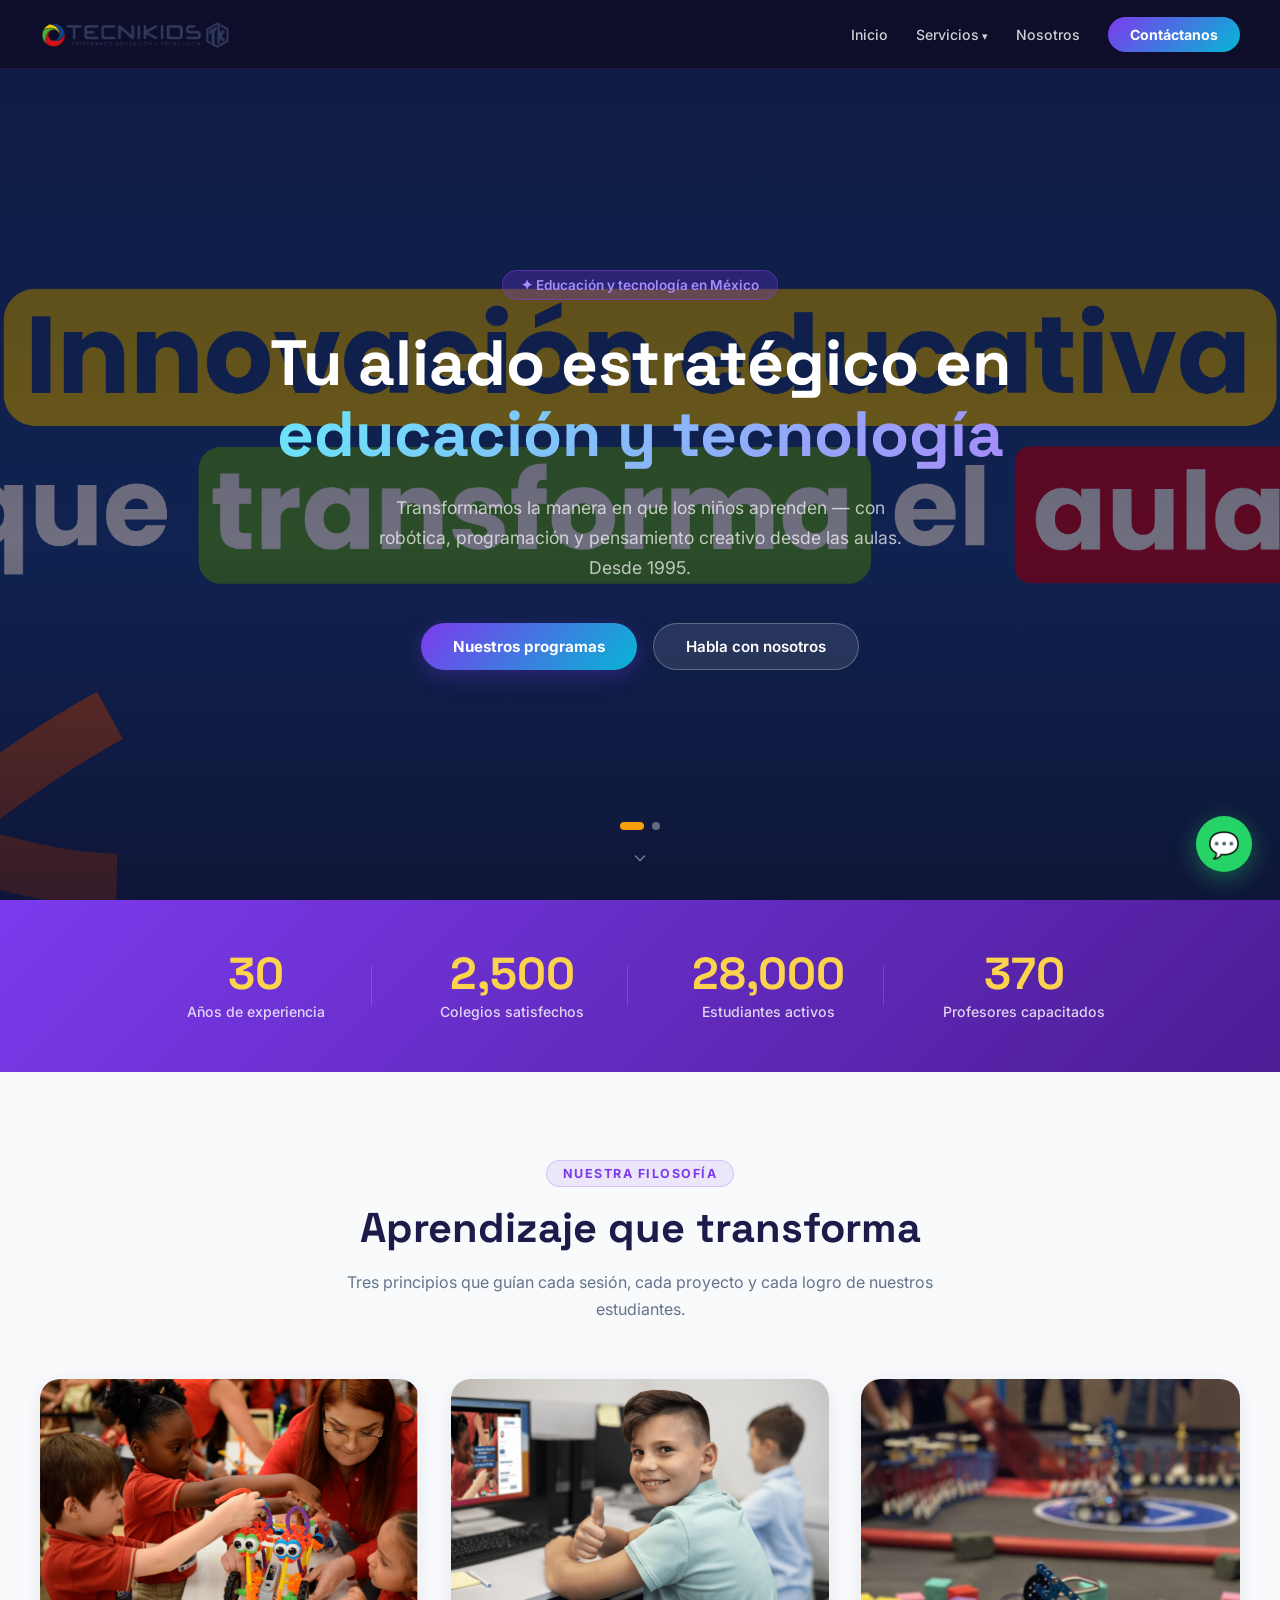
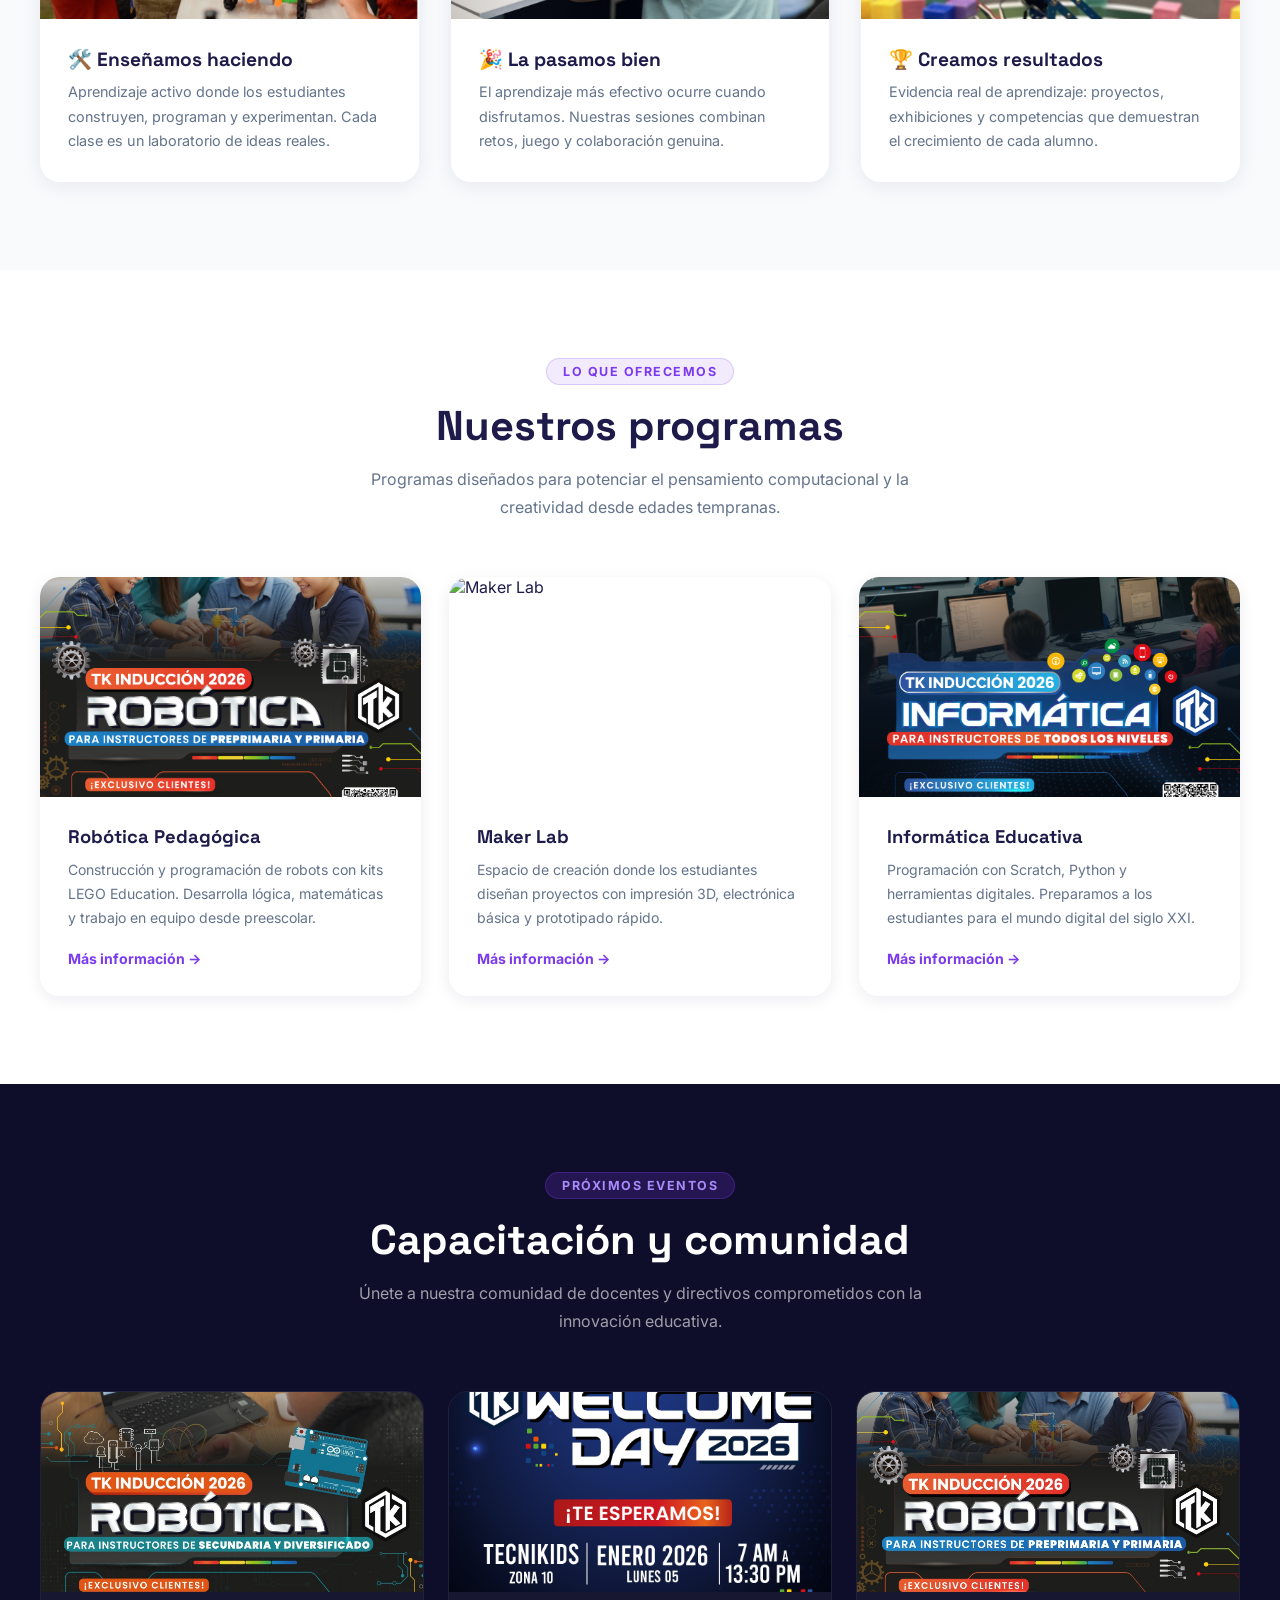
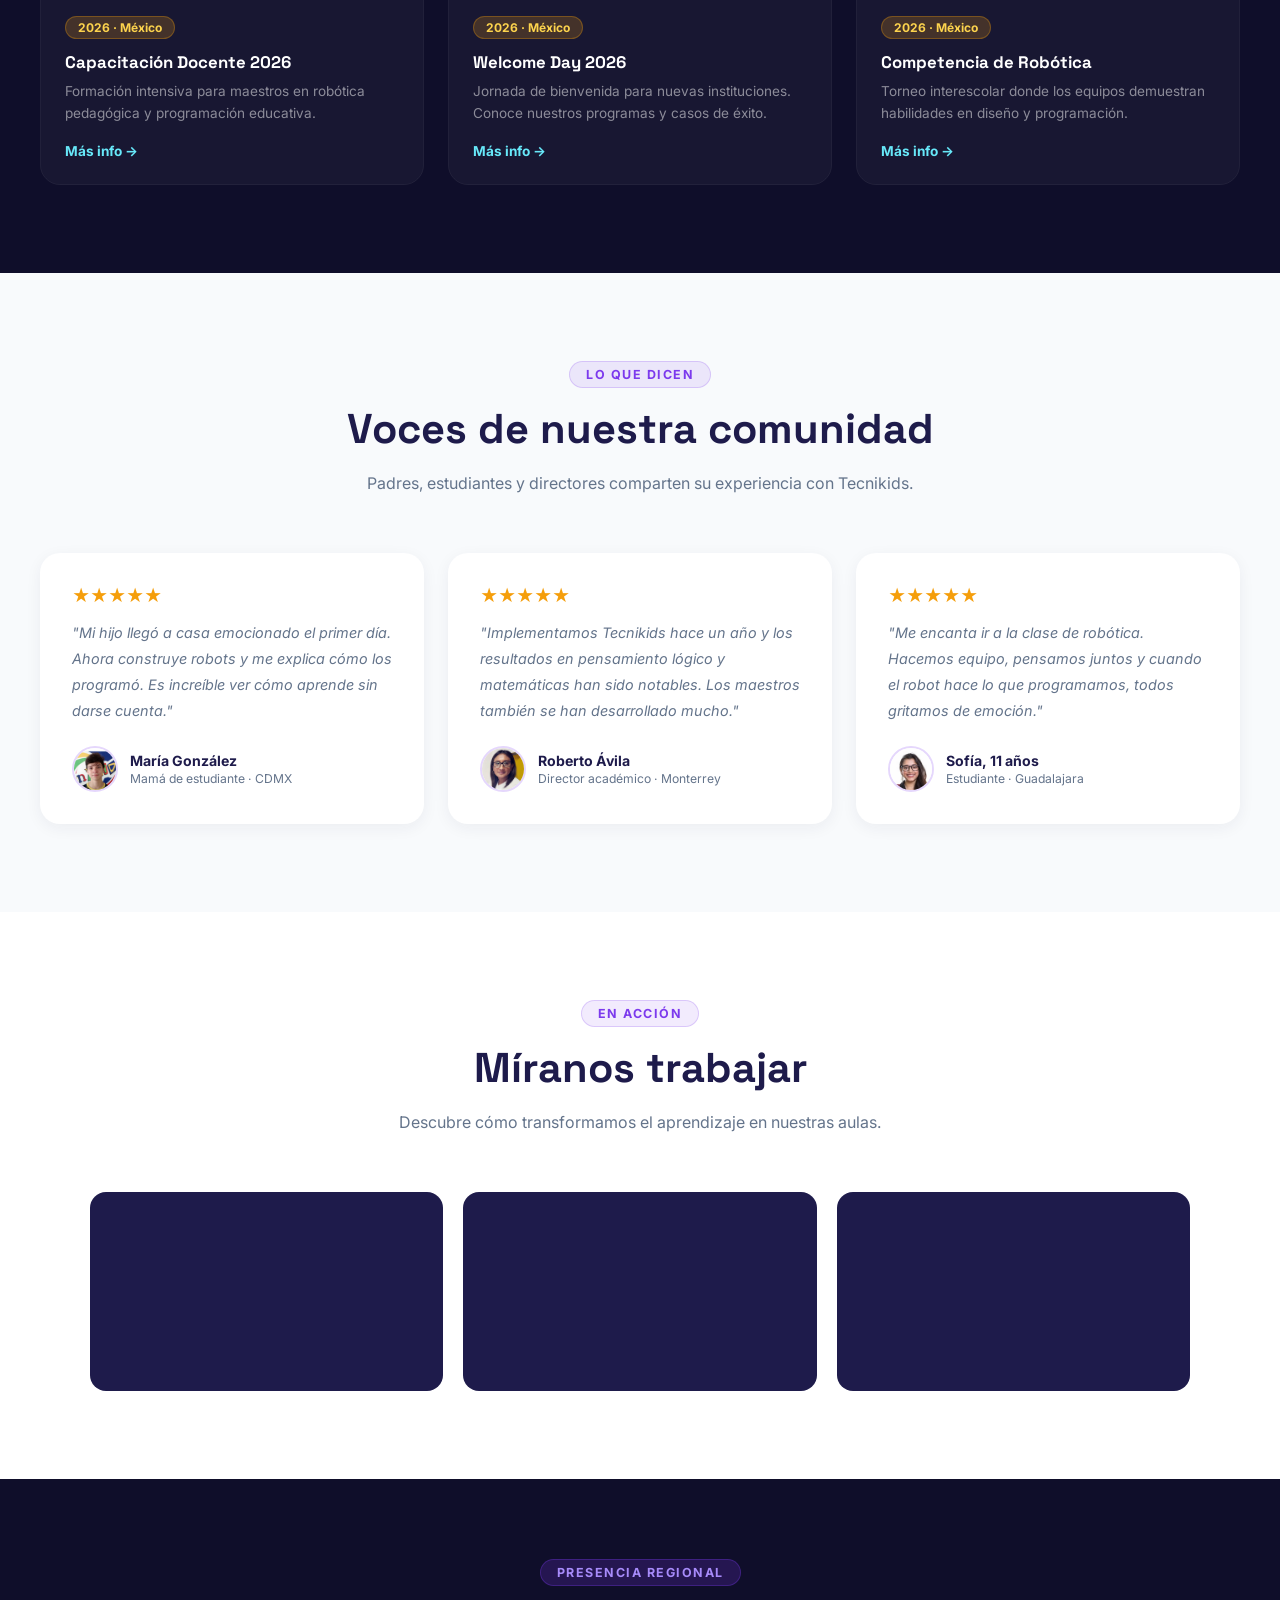
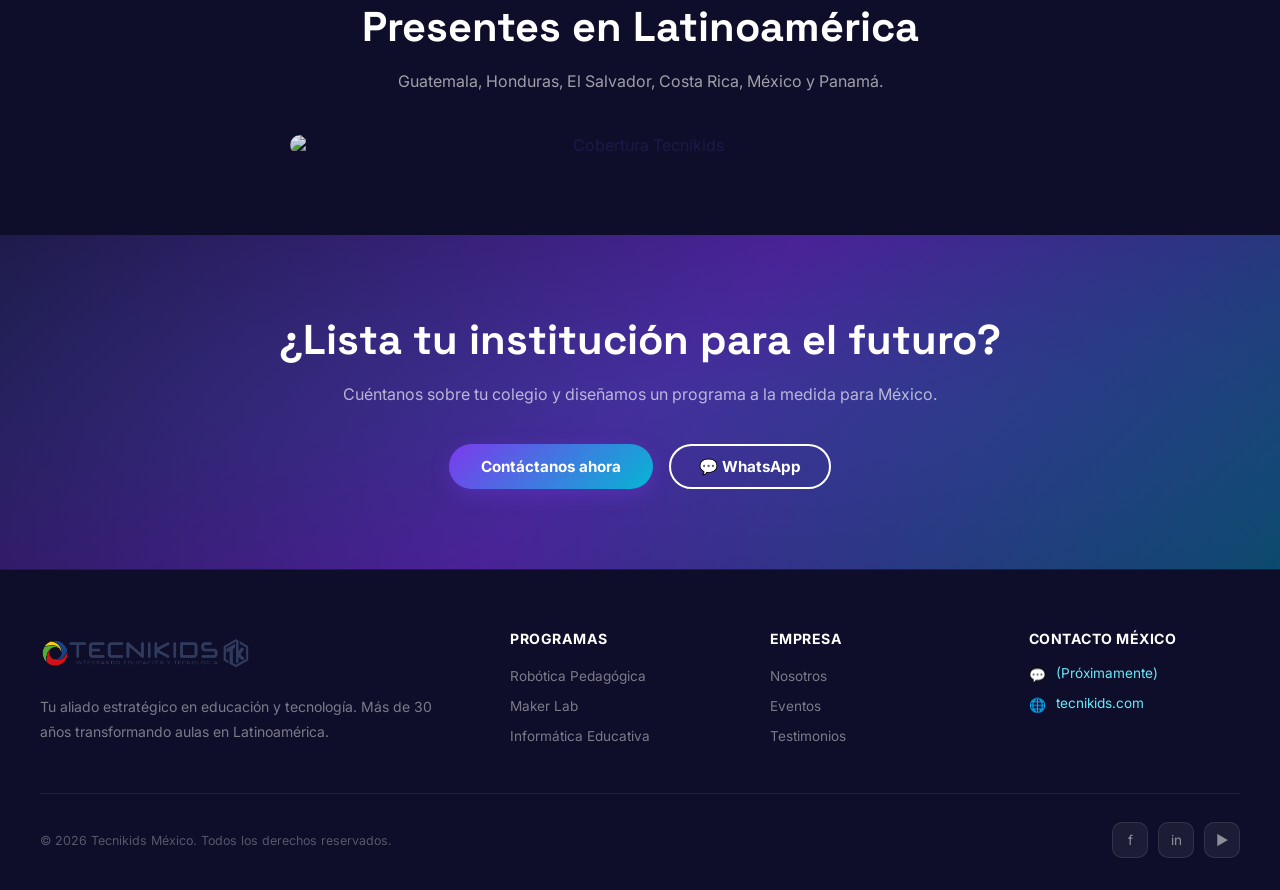
==== commit 6d09bb48: "Quita teléfono y correo; pendientes de actualizar Co-Authored-By: Claude Sonnet 4.6 <noreply@anthrop" ====
--- a/index.html
+++ b/index.html
@@ -398,7 +398,7 @@
     <p class="section-sub">Cuéntanos sobre tu colegio y diseñamos un programa a la medida para México.</p>
     <div class="cta-btns">
       <a href="contactenos.html" class="btn-primary">Contáctanos ahora</a>
-      <a href="https://wa.me/5214421860924" target="_blank" class="btn-outline" style="border-color:white;color:white;">💬 WhatsApp</a>
+      <a href="#" target="_blank" class="btn-outline" style="border-color:white;color:white;">💬 WhatsApp</a>
     </div>
   </div>
 </div>
@@ -428,7 +428,7 @@
     </div>
     <div class="footer-col">
       <h4>Contacto México</h4>
-      <div class="footer-contact-item"><span class="contact-icon">💬</span><a href="https://wa.me/5214421860924" target="_blank">+52 144 218 6092</a></div>
+      <div class="footer-contact-item"><span class="contact-icon">💬</span><a href="#" target="_blank">(Próximamente)</a></div>
       <div class="footer-contact-item"><span class="contact-icon">🌐</span><a href="https://tecnikids.info/wp/contactenos-mexico/" target="_blank">tecnikids.com</a></div>
     </div>
   </div>
@@ -442,7 +442,7 @@
   </div>
 </footer>
 
-<a href="https://wa.me/5214421860924" target="_blank" class="whatsapp-float" title="WhatsApp México">💬</a>
+<a href="#" target="_blank" class="whatsapp-float" title="WhatsApp México">💬</a>
 
 <script>
   // Slider
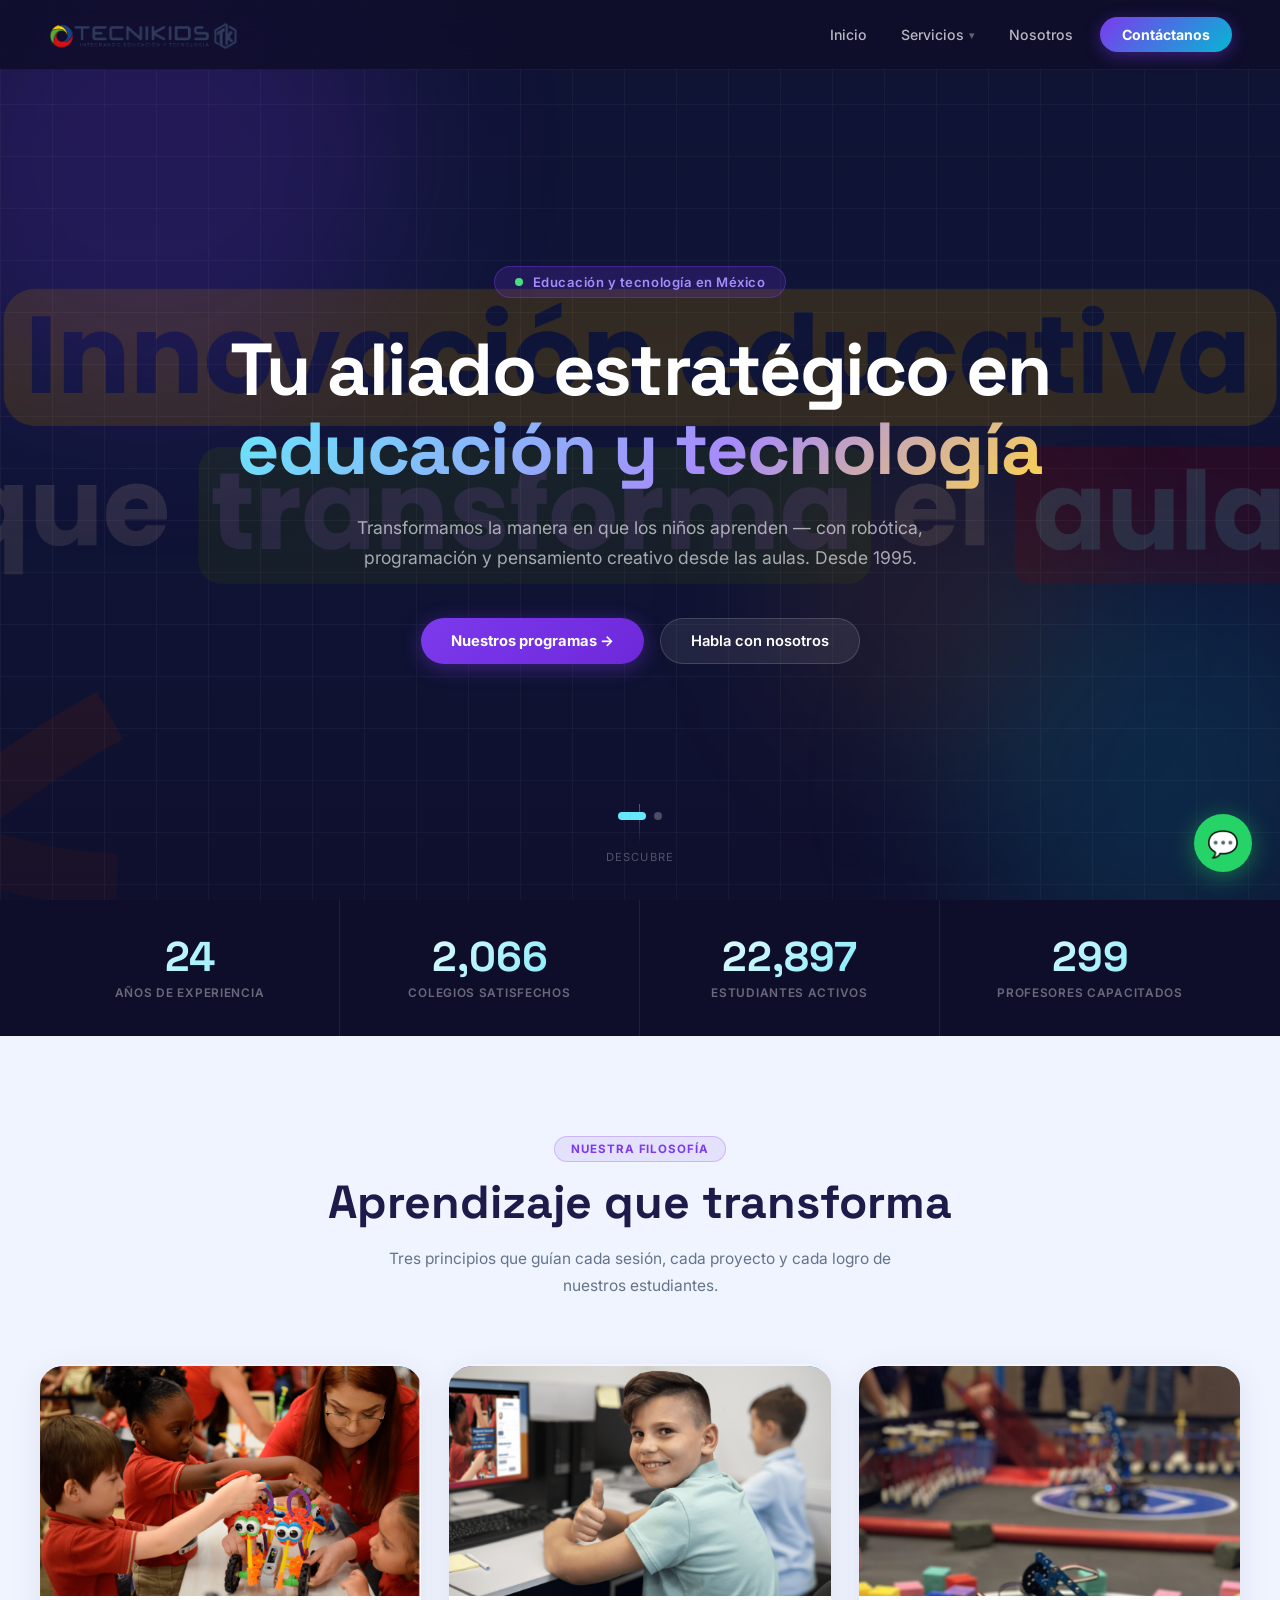
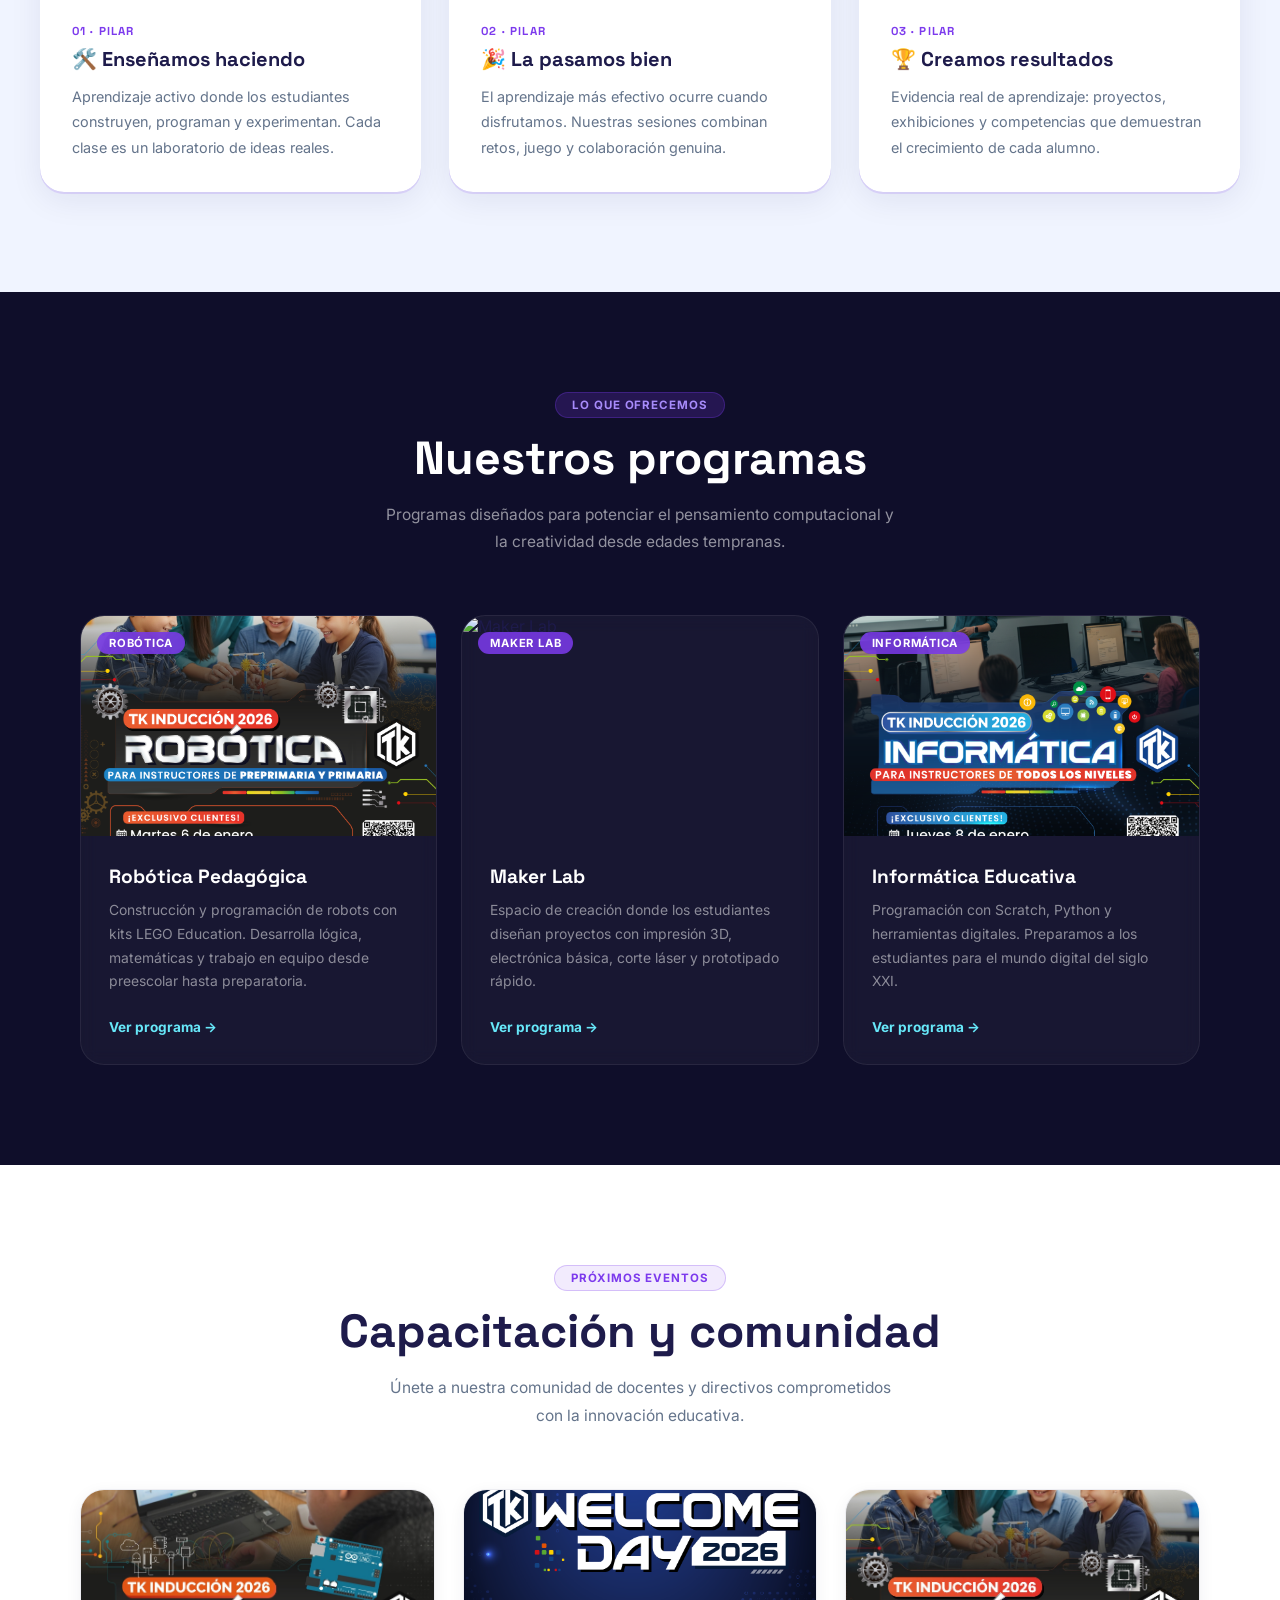
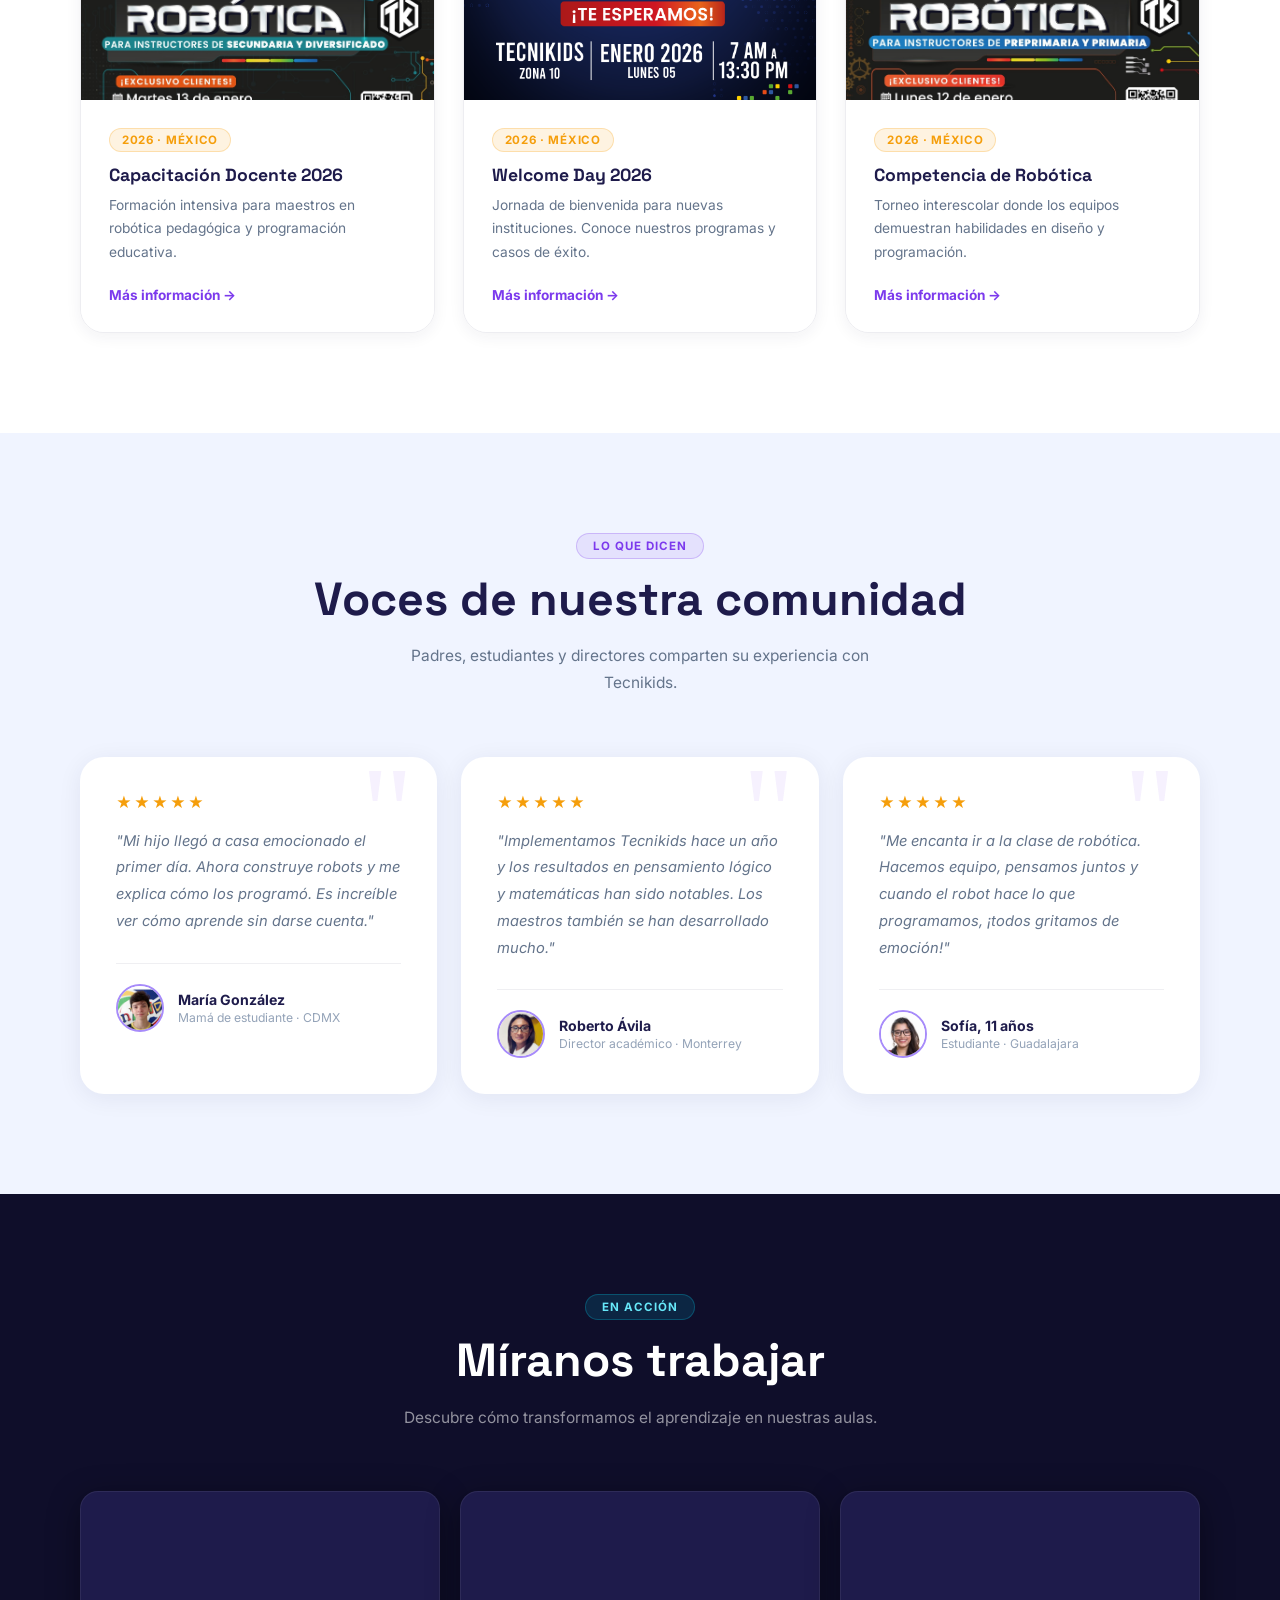
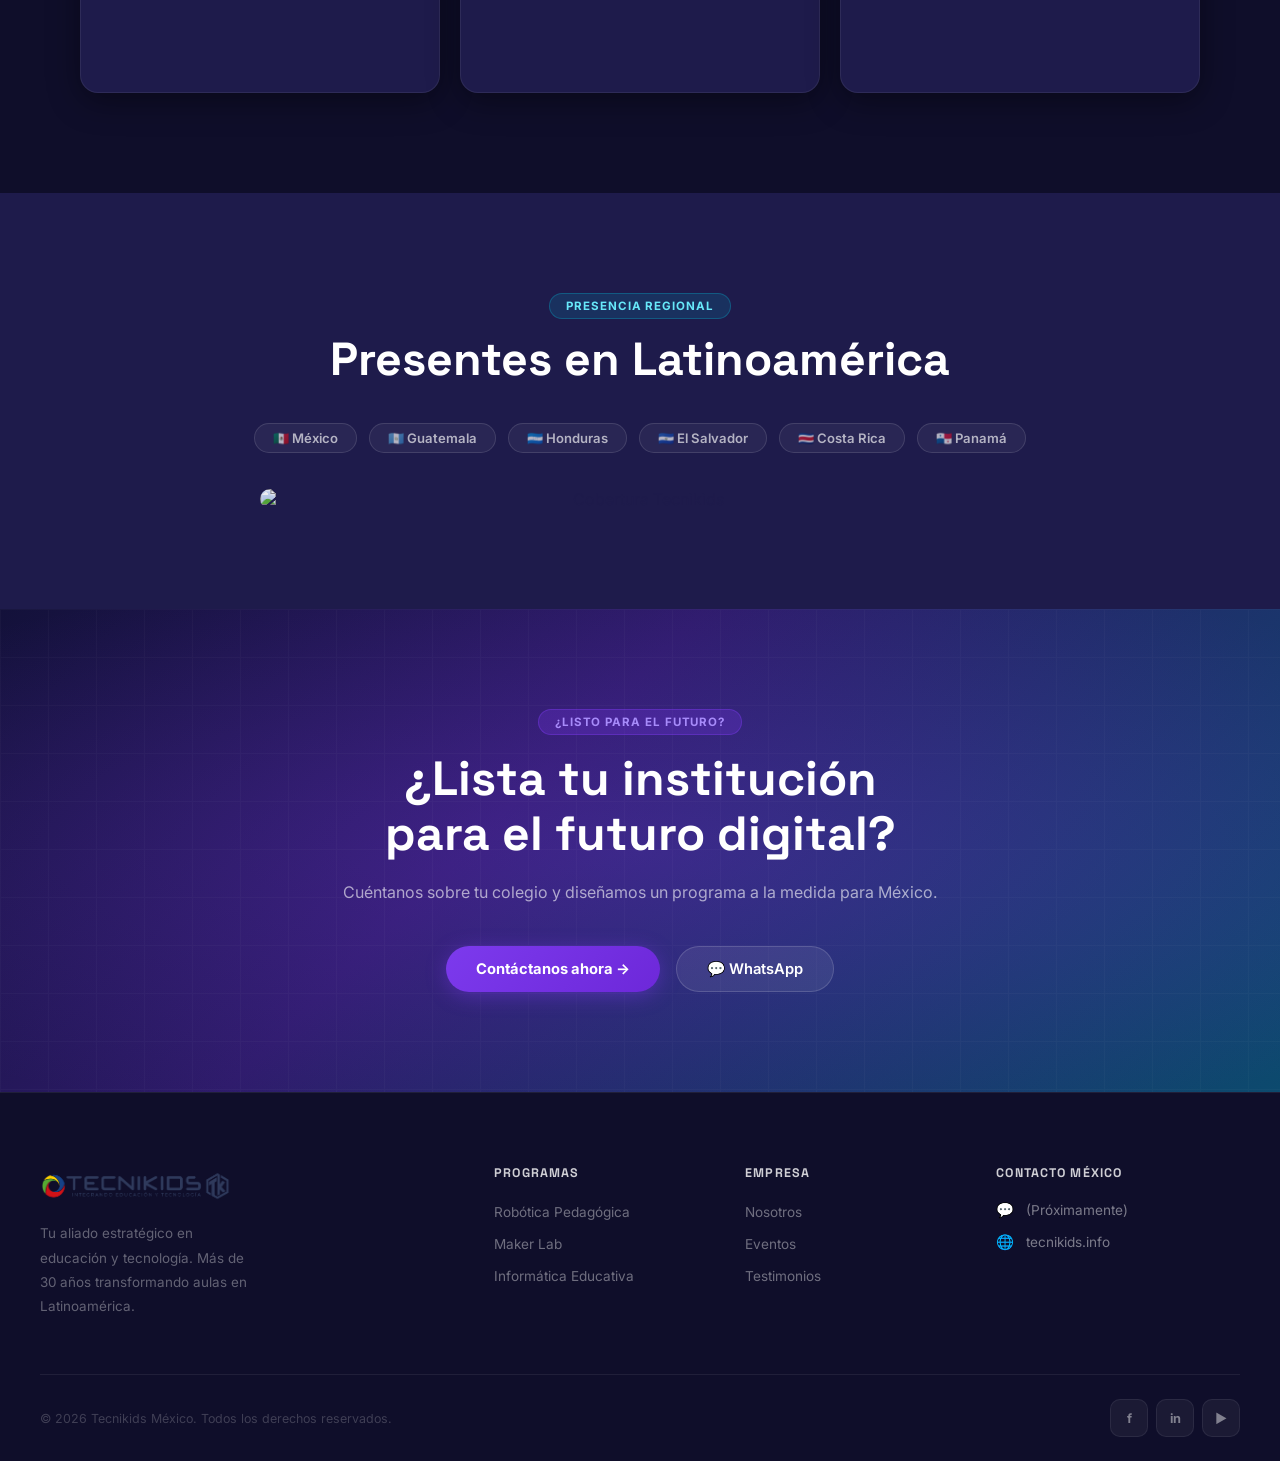
==== commit 66f18983: "Rediseño completo TechEdu Neo: hero con orbs animados, glassmorphism, nuevo sistema visual Co-Author" ====
--- a/index.html
+++ b/index.html
@@ -9,154 +9,228 @@
     /* ── HERO ── */
     #inicio {
       min-height: 100vh; position: relative; overflow: hidden;
-      display: flex; align-items: center; justify-content: center;
-      text-align: center; padding: 120px 40px 80px;
-    }
-    .hero-slider { position: absolute; inset: 0; }
-    .hero-slider img {
+      display: flex; align-items: center; justify-content: center; text-align: center;
+      padding: 130px 40px 100px; background: var(--dark);
+    }
+    .hero-bg { position: absolute; inset: 0; }
+    .hero-bg img {
       position: absolute; inset: 0; width: 100%; height: 100%;
-      object-fit: cover; opacity: 0; transition: opacity 1.2s ease;
-    }
-    .hero-slider img.active { opacity: 1; }
+      object-fit: cover; opacity: 0; transition: opacity 1.4s ease;
+    }
+    .hero-bg img.active { opacity: 0.25; }
     .hero-overlay {
       position: absolute; inset: 0;
-      background: linear-gradient(to bottom, rgba(15,14,42,0.75) 0%, rgba(15,14,42,0.6) 60%, rgba(15,14,42,0.85) 100%);
-    }
-    .hero-content { position: relative; z-index: 2; max-width: 820px; }
-    .hero-badge {
-      display: inline-flex; align-items: center; gap: 8px;
-      background: rgba(124,58,237,0.25); border: 1px solid rgba(124,58,237,0.5);
-      padding: 6px 18px; border-radius: 50px; margin-bottom: 28px;
-      color: var(--purple-light); font-size: 0.85rem; font-weight: 600;
-    }
+      background: linear-gradient(180deg, rgba(15,14,42,0.6) 0%, rgba(15,14,42,0.4) 40%, rgba(15,14,42,0.85) 100%);
+    }
+    .hero-grid {
+      position: absolute; inset: 0; opacity: 0.035;
+      background-image: linear-gradient(rgba(255,255,255,1) 1px, transparent 1px),
+                        linear-gradient(90deg, rgba(255,255,255,1) 1px, transparent 1px);
+      background-size: 52px 52px;
+    }
+    /* Orbs */
+    .orb {
+      position: absolute; border-radius: 50%; filter: blur(80px); pointer-events: none;
+      animation: drift 12s ease-in-out infinite alternate;
+    }
+    .orb-1 { width: 500px; height: 500px; background: rgba(124,58,237,0.18); top: -100px; left: -100px; animation-delay: 0s; }
+    .orb-2 { width: 400px; height: 400px; background: rgba(6,182,212,0.14); bottom: -80px; right: -80px; animation-delay: -5s; }
+    .orb-3 { width: 300px; height: 300px; background: rgba(245,158,11,0.08); top: 50%; right: 15%; animation-delay: -8s; }
+    @keyframes drift {
+      0%   { transform: translate(0, 0) scale(1); }
+      50%  { transform: translate(30px, -20px) scale(1.06); }
+      100% { transform: translate(-20px, 30px) scale(0.96); }
+    }
+    /* Content */
+    .hero-content { position: relative; z-index: 3; max-width: 860px; }
+    .hero-eyebrow {
+      display: inline-flex; align-items: center; gap: 10px;
+      background: rgba(124,58,237,0.18); border: 1px solid rgba(124,58,237,0.4);
+      padding: 7px 20px; border-radius: 50px; margin-bottom: 32px;
+      color: var(--purple-light); font-size: 0.82rem; font-weight: 600; letter-spacing: 0.04em;
+    }
+    .pulse-dot {
+      width: 8px; height: 8px; border-radius: 50%; background: #4ADE80;
+      box-shadow: 0 0 0 0 rgba(74,222,128,0.5);
+      animation: pulse 2s ease-in-out infinite;
+    }
+    @keyframes pulse { 0%,100%{box-shadow:0 0 0 0 rgba(74,222,128,0.5)} 50%{box-shadow:0 0 0 8px rgba(74,222,128,0)} }
     .hero-title {
       font-family: 'Space Grotesk', sans-serif;
-      font-size: clamp(2.4rem, 6vw, 4rem); font-weight: 900;
-      color: white; line-height: 1.1; margin-bottom: 24px;
-    }
-    .gradient-text {
-      background: linear-gradient(135deg, var(--cyan-light), var(--purple-light));
+      font-size: clamp(2.6rem, 6.5vw, 4.6rem); font-weight: 900;
+      color: #fff; line-height: 1.08; margin-bottom: 24px;
+      letter-spacing: -0.02em;
+    }
+    .hero-gradient {
+      background: linear-gradient(135deg, var(--cyan-light) 0%, var(--purple-light) 60%, var(--amber-light) 100%);
       -webkit-background-clip: text; -webkit-text-fill-color: transparent;
     }
-    .hero-subtitle { font-size: 1.1rem; color: rgba(255,255,255,0.7); max-width: 560px; margin: 0 auto 40px; line-height: 1.7; }
-    .hero-btns { display: flex; gap: 16px; justify-content: center; flex-wrap: wrap; }
-    .btn-secondary {
-      background: rgba(255,255,255,0.1); border: 1px solid rgba(255,255,255,0.25);
-      color: white; padding: 13px 32px; border-radius: 50px;
-      font-weight: 600; font-size: 0.95rem; text-decoration: none; transition: background 0.2s;
-    }
-    .btn-secondary:hover { background: rgba(255,255,255,0.2); }
+    .hero-sub { font-size: 1.1rem; color: rgba(255,255,255,0.62); max-width: 580px; margin: 0 auto 44px; line-height: 1.75; }
+    .hero-actions { display: flex; gap: 16px; justify-content: center; flex-wrap: wrap; }
+    /* Scroll */
     .hero-scroll {
-      position: absolute; bottom: 32px; left: 50%; transform: translateX(-50%);
+      position: absolute; bottom: 36px; left: 50%; transform: translateX(-50%);
       display: flex; flex-direction: column; align-items: center; gap: 6px;
-      color: rgba(255,255,255,0.4); font-size: 0.72rem;
-      animation: bounce 2s ease-in-out infinite;
-    }
-    @keyframes bounce { 0%,100%{transform:translateX(-50%) translateY(0)} 50%{transform:translateX(-50%) translateY(8px)} }
-    .hero-dots {
-      position: absolute; bottom: 70px; left: 50%; transform: translateX(-50%);
-      display: flex; gap: 8px; z-index: 3;
-    }
-    .hero-dot {
-      width: 8px; height: 8px; border-radius: 50%;
-      background: rgba(255,255,255,0.35); cursor: pointer; transition: background 0.3s;
-    }
-    .hero-dot.active { background: var(--amber); width: 24px; border-radius: 4px; }
+      color: rgba(255,255,255,0.28); font-size: 0.7rem; letter-spacing: 0.1em; text-transform: uppercase;
+      animation: bob 2.4s ease-in-out infinite;
+    }
+    .scroll-line { width: 1px; height: 40px; background: linear-gradient(to bottom, rgba(255,255,255,0.3), transparent); }
+    @keyframes bob { 0%,100%{transform:translateX(-50%) translateY(0)} 50%{transform:translateX(-50%) translateY(10px)} }
+    /* Dots */
+    .hero-dots { position: absolute; bottom: 80px; left: 50%; transform: translateX(-50%); display: flex; gap: 8px; z-index: 4; }
+    .hero-dot { width: 8px; height: 8px; border-radius: 50%; background: rgba(255,255,255,0.25); cursor: pointer; transition: all 0.3s; }
+    .hero-dot.active { background: var(--cyan-light); width: 28px; border-radius: 4px; }
 
     /* ── PILARES ── */
-    #pilares { background: var(--gray-bg); }
-    .pilares-grid { display: grid; grid-template-columns: repeat(3,1fr); gap: 32px; }
+    #pilares { padding: 100px 40px; background: var(--gray-bg); }
+    .pilares-header { text-align: center; margin-bottom: 64px; }
+    .pilares-grid { display: grid; grid-template-columns: repeat(3,1fr); gap: 28px; max-width: 1200px; margin: 0 auto; }
     .pilar-card {
-      border-radius: 20px; overflow: hidden;
-      box-shadow: 0 4px 20px rgba(30,27,75,0.08);
+      background: #fff; border-radius: 24px; overflow: hidden;
+      box-shadow: 0 2px 0 rgba(124,58,237,0.15), 0 8px 32px rgba(30,27,75,0.08);
+      transition: transform 0.3s, box-shadow 0.3s; border-top: 3px solid transparent;
+      background-clip: padding-box; position: relative;
+    }
+    .pilar-card::before {
+      content: ''; position: absolute; top: 0; left: 0; right: 0; height: 3px;
+      background: linear-gradient(135deg, var(--purple), var(--cyan));
+    }
+    .pilar-card:hover { transform: translateY(-8px); box-shadow: 0 24px 56px rgba(30,27,75,0.14); }
+    .pilar-img-wrap { height: 230px; overflow: hidden; position: relative; }
+    .pilar-img-wrap img { width: 100%; height: 100%; object-fit: cover; transition: transform 0.5s; }
+    .pilar-card:hover .pilar-img-wrap img { transform: scale(1.06); }
+    .pilar-body { padding: 28px 32px 32px; }
+    .pilar-num { font-family:'Space Grotesk',sans-serif; font-size: 0.72rem; font-weight: 700; letter-spacing: 0.1em; color: var(--purple); text-transform: uppercase; margin-bottom: 8px; }
+    .pilar-title { font-family:'Space Grotesk',sans-serif; font-size: 1.25rem; font-weight: 800; color: var(--indigo); margin-bottom: 12px; }
+    .pilar-desc { color: var(--gray); font-size: 0.9rem; line-height: 1.75; }
+
+    /* ── SERVICIOS ── */
+    #servicios { padding: 100px 40px; background: var(--dark); }
+    #servicios .section-tag { background: rgba(124,58,237,0.2); color: var(--purple-light); border-color: rgba(124,58,237,0.3); }
+    .servicios-grid { display: grid; grid-template-columns: repeat(3,1fr); gap: 24px; max-width: 1200px; margin: 0 auto; }
+    .srv-card {
+      border-radius: 24px; overflow: hidden; position: relative;
+      border: 1px solid rgba(255,255,255,0.07); background: rgba(255,255,255,0.04);
+      transition: transform 0.3s, border-color 0.3s, box-shadow 0.3s;
+      backdrop-filter: blur(8px);
+    }
+    .srv-card:hover { transform: translateY(-8px); border-color: rgba(124,58,237,0.4); box-shadow: 0 24px 48px rgba(124,58,237,0.15); }
+    .srv-img { height: 220px; overflow: hidden; position: relative; }
+    .srv-img img { width: 100%; height: 100%; object-fit: cover; transition: transform 0.5s; display: block; }
+    .srv-card:hover .srv-img img { transform: scale(1.07); }
+    .srv-tag {
+      position: absolute; top: 16px; left: 16px;
+      background: rgba(124,58,237,0.85); backdrop-filter: blur(8px);
+      color: #fff; font-size: 0.7rem; font-weight: 700; letter-spacing: 0.07em;
+      text-transform: uppercase; padding: 4px 12px; border-radius: 50px;
+    }
+    .srv-body { padding: 28px; }
+    .srv-title { font-family:'Space Grotesk',sans-serif; font-size: 1.2rem; font-weight: 800; color: #fff; margin-bottom: 10px; }
+    .srv-desc { color: rgba(255,255,255,0.5); font-size: 0.87rem; line-height: 1.7; margin-bottom: 22px; }
+    .srv-link {
+      display: inline-flex; align-items: center; gap: 6px;
+      color: var(--cyan-light); font-size: 0.85rem; font-weight: 700;
+      text-decoration: none; transition: gap 0.2s;
+    }
+    .srv-link:hover { gap: 10px; }
+
+    /* ── EVENTOS ── */
+    #eventos { padding: 100px 40px; background: #fff; }
+    .eventos-grid { display: grid; grid-template-columns: repeat(3,1fr); gap: 28px; max-width: 1200px; margin: 0 auto; }
+    .evt-card {
+      border-radius: 24px; overflow: hidden; border: 1px solid rgba(30,27,75,0.08);
       transition: transform 0.3s, box-shadow 0.3s;
-    }
-    .pilar-card:hover { transform: translateY(-6px); box-shadow: 0 20px 40px rgba(30,27,75,0.14); }
-    .pilar-img { width: 100%; height: 240px; object-fit: cover; display: block; }
-    .pilar-body { padding: 28px; background: white; }
-    .pilar-title { font-family: 'Space Grotesk', sans-serif; font-size: 1.2rem; font-weight: 700; color: var(--indigo); margin-bottom: 8px; }
-    .pilar-desc { color: var(--gray); font-size: 0.9rem; line-height: 1.7; }
-
-    /* ── SERVICIOS ── */
-    #servicios { background: white; }
-    .servicios-grid { display: grid; grid-template-columns: repeat(3,1fr); gap: 28px; }
-    .servicio-card {
-      border-radius: 20px; overflow: hidden;
-      box-shadow: 0 4px 16px rgba(30,27,75,0.08);
-      transition: transform 0.3s, box-shadow 0.3s;
-    }
-    .servicio-card:hover { transform: translateY(-6px); box-shadow: 0 20px 40px rgba(30,27,75,0.14); }
-    .servicio-img-wrap { height: 220px; overflow: hidden; position: relative; }
-    .servicio-img-wrap img { width: 100%; height: 100%; object-fit: cover; transition: transform 0.4s; }
-    .servicio-card:hover .servicio-img-wrap img { transform: scale(1.05); }
-    .servicio-body { padding: 28px; background: white; }
-    .servicio-title { font-family: 'Space Grotesk', sans-serif; font-size: 1.15rem; font-weight: 700; color: var(--indigo); margin-bottom: 10px; }
-    .servicio-desc { color: var(--gray); font-size: 0.88rem; line-height: 1.7; margin-bottom: 18px; }
-    .btn-servicio { color: var(--purple); font-weight: 700; font-size: 0.88rem; text-decoration: none; display: inline-flex; align-items: center; gap: 6px; transition: gap 0.2s; }
-    .btn-servicio:hover { gap: 10px; }
-
-    /* ── EVENTOS ── */
-    #eventos { background: var(--dark); }
-    #eventos .section-title { color: white; }
-    #eventos .section-sub { color: rgba(255,255,255,0.6); }
-    #eventos .section-tag { background: rgba(124,58,237,0.2); color: var(--purple-light); border-color: rgba(124,58,237,0.3); }
-    .eventos-grid { display: grid; grid-template-columns: repeat(3,1fr); gap: 24px; }
-    .evento-card {
-      border-radius: 20px; overflow: hidden;
-      border: 1px solid rgba(255,255,255,0.08);
-      transition: transform 0.3s, border-color 0.3s;
-    }
-    .evento-card:hover { transform: translateY(-4px); border-color: rgba(124,58,237,0.4); }
-    .evento-img { width: 100%; height: 200px; object-fit: cover; display: block; }
-    .evento-body { padding: 24px; background: rgba(255,255,255,0.04); }
-    .evento-fecha { display: inline-block; background: rgba(245,158,11,0.2); color: var(--amber-light); font-size: 0.75rem; font-weight: 700; padding: 3px 12px; border-radius: 50px; margin-bottom: 12px; border: 1px solid rgba(245,158,11,0.3); }
-    .evento-title { font-family: 'Space Grotesk', sans-serif; font-size: 1.05rem; font-weight: 700; color: white; margin-bottom: 8px; }
-    .evento-desc { color: rgba(255,255,255,0.5); font-size: 0.85rem; line-height: 1.6; margin-bottom: 16px; }
-    .btn-evento { color: var(--cyan-light); font-size: 0.85rem; font-weight: 700; text-decoration: none; display: inline-flex; align-items: center; gap: 6px; transition: gap 0.2s; }
-    .btn-evento:hover { gap: 10px; }
+      box-shadow: 0 4px 16px rgba(30,27,75,0.06);
+    }
+    .evt-card:hover { transform: translateY(-6px); box-shadow: 0 20px 48px rgba(30,27,75,0.12); }
+    .evt-img-wrap { height: 210px; overflow: hidden; position: relative; }
+    .evt-img-wrap img { width: 100%; height: 100%; object-fit: cover; transition: transform 0.5s; display: block; }
+    .evt-card:hover .evt-img-wrap img { transform: scale(1.05); }
+    .evt-body { padding: 28px; background: #fff; }
+    .evt-chip {
+      display: inline-block; background: rgba(245,158,11,0.12); color: var(--amber);
+      font-size: 0.72rem; font-weight: 700; letter-spacing: 0.06em; text-transform: uppercase;
+      padding: 4px 12px; border-radius: 50px; border: 1px solid rgba(245,158,11,0.25); margin-bottom: 12px;
+    }
+    .evt-title { font-family:'Space Grotesk',sans-serif; font-size: 1.1rem; font-weight: 800; color: var(--indigo); margin-bottom: 8px; }
+    .evt-desc { color: var(--gray); font-size: 0.86rem; line-height: 1.7; margin-bottom: 20px; }
+    .evt-link { color: var(--purple); font-size: 0.85rem; font-weight: 700; text-decoration: none; display: inline-flex; align-items: center; gap: 6px; transition: gap 0.2s; }
+    .evt-link:hover { gap: 10px; }
 
     /* ── TESTIMONIOS ── */
-    #testimonios { background: var(--gray-bg); }
-    .testimonios-grid { display: grid; grid-template-columns: repeat(3,1fr); gap: 24px; }
-    .testimonio-card { background: white; border-radius: 20px; padding: 32px; box-shadow: 0 4px 16px rgba(30,27,75,0.06); transition: transform 0.3s; }
-    .testimonio-card:hover { transform: translateY(-4px); }
-    .testimonio-stars { color: var(--amber); font-size: 1.1rem; margin-bottom: 14px; }
-    .testimonio-text { color: var(--gray); font-size: 0.9rem; line-height: 1.8; margin-bottom: 22px; font-style: italic; }
-    .testimonio-author { display: flex; align-items: center; gap: 12px; }
-    .autor-avatar { width: 46px; height: 46px; border-radius: 50%; object-fit: cover; flex-shrink: 0; border: 2px solid rgba(124,58,237,0.2); }
-    .autor-name { font-weight: 700; font-size: 0.88rem; color: var(--indigo); }
-    .autor-role { font-size: 0.76rem; color: var(--gray); margin-top: 2px; }
+    #testimonios { padding: 100px 40px; background: var(--gray-bg); }
+    .testimonios-grid { display: grid; grid-template-columns: repeat(3,1fr); gap: 24px; max-width: 1200px; margin: 0 auto; }
+    .testi-card {
+      background: #fff; border-radius: 24px; padding: 36px; position: relative; overflow: hidden;
+      box-shadow: 0 4px 24px rgba(30,27,75,0.07); transition: transform 0.3s, box-shadow 0.3s;
+    }
+    .testi-card::before {
+      content: '"'; position: absolute; top: -10px; right: 24px;
+      font-size: 8rem; font-family: Georgia, serif; color: var(--purple); opacity: 0.07; line-height: 1;
+    }
+    .testi-card:hover { transform: translateY(-6px); box-shadow: 0 20px 48px rgba(30,27,75,0.12); }
+    .testi-stars { color: var(--amber); font-size: 0.95rem; letter-spacing: 2px; margin-bottom: 16px; }
+    .testi-text { color: var(--gray); font-size: 0.92rem; line-height: 1.82; margin-bottom: 28px; font-style: italic; position: relative; }
+    .testi-author { display: flex; align-items: center; gap: 14px; border-top: 1px solid rgba(30,27,75,0.07); padding-top: 20px; }
+    .testi-avatar { width: 48px; height: 48px; border-radius: 50%; object-fit: cover; border: 2px solid var(--purple-light); flex-shrink: 0; }
+    .testi-name { font-weight: 700; font-size: 0.88rem; color: var(--indigo); }
+    .testi-role { font-size: 0.76rem; color: var(--gray-light); margin-top: 2px; }
 
     /* ── GALERÍA ── */
-    #galeria { background: white; }
-    .galeria-grid { display: grid; grid-template-columns: repeat(3,1fr); gap: 20px; max-width: 1100px; margin: 0 auto; }
-    .video-wrap { border-radius: 16px; overflow: hidden; aspect-ratio: 16/9; background: var(--indigo); }
+    #galeria { padding: 100px 40px; background: var(--dark); }
+    #galeria .section-tag { background: rgba(6,182,212,0.15); color: var(--cyan-light); border-color: rgba(6,182,212,0.3); }
+    .galeria-grid { display: grid; grid-template-columns: repeat(3,1fr); gap: 20px; max-width: 1200px; margin: 0 auto; }
+    .video-wrap {
+      border-radius: 18px; overflow: hidden; aspect-ratio: 16/9;
+      background: var(--indigo); border: 1px solid rgba(255,255,255,0.07);
+      box-shadow: 0 8px 32px rgba(0,0,0,0.4); transition: transform 0.3s;
+    }
+    .video-wrap:hover { transform: scale(1.02); }
     .video-wrap iframe { width: 100%; height: 100%; border: none; display: block; }
+
+    /* ── COBERTURA ── */
+    #cobertura { padding: 100px 40px; background: var(--indigo); text-align: center; }
+    #cobertura .section-tag { background: rgba(6,182,212,0.15); color: var(--cyan-light); border-color: rgba(6,182,212,0.3); }
+    .paises-row { display: flex; justify-content: center; gap: 12px; flex-wrap: wrap; margin: 36px 0; }
+    .pais-chip {
+      padding: 6px 18px; border-radius: 50px; border: 1px solid rgba(255,255,255,0.12);
+      color: rgba(255,255,255,0.65); font-size: 0.82rem; font-weight: 600;
+      background: rgba(255,255,255,0.05);
+    }
+    .mapa-img { max-width: 760px; width: 100%; display: block; margin: 0 auto; border-radius: 20px; opacity: 0.92; }
 
     /* ── CTA BANNER ── */
     .cta-banner {
-      background: linear-gradient(135deg, var(--indigo) 0%, #4C1D95 50%, #0C4A6E 100%);
-      padding: 80px 40px; text-align: center; position: relative; overflow: hidden;
-    }
-    .cta-banner::before { content: ''; position: absolute; inset: 0; background: radial-gradient(ellipse 70% 70% at 50% 50%, rgba(6,182,212,0.12), transparent); }
-    .cta-banner .section-title { color: white; position: relative; }
-    .cta-banner .section-sub { color: rgba(255,255,255,0.65); position: relative; margin: 0 auto 36px; }
-    .cta-btns { display: flex; gap: 16px; justify-content: center; flex-wrap: wrap; position: relative; }
-
-    /* ── MAPA ── */
-    #cobertura { background: var(--dark); padding: 80px 40px; text-align: center; }
-    #cobertura .section-title { color: white; }
-    #cobertura .section-sub { color: rgba(255,255,255,0.6); margin: 0 auto 40px; }
-    #cobertura .section-tag { background: rgba(124,58,237,0.2); color: var(--purple-light); border-color: rgba(124,58,237,0.3); }
-    .mapa-img { max-width: 700px; width: 100%; margin: 0 auto; display: block; border-radius: 16px; opacity: 0.9; }
+      padding: 100px 40px; text-align: center; position: relative; overflow: hidden;
+      background: linear-gradient(135deg, #13113A 0%, #2D1B69 40%, #0C4A6E 100%);
+    }
+    .cta-banner::before {
+      content: ''; position: absolute; inset: 0;
+      background: radial-gradient(ellipse 80% 60% at 50% 50%, rgba(124,58,237,0.25), transparent);
+    }
+    .cta-banner::after {
+      content: ''; position: absolute; inset: 0; opacity: 0.025;
+      background-image: linear-gradient(rgba(255,255,255,1) 1px, transparent 1px),
+                        linear-gradient(90deg, rgba(255,255,255,1) 1px, transparent 1px);
+      background-size: 48px 48px;
+    }
+    .cta-inner { position: relative; z-index: 2; max-width: 640px; margin: 0 auto; }
+    .cta-title {
+      font-family: 'Space Grotesk', sans-serif;
+      font-size: clamp(1.8rem, 4vw, 3rem); font-weight: 900;
+      color: #fff; line-height: 1.15; margin: 16px 0 18px;
+    }
+    .cta-sub { color: rgba(255,255,255,0.6); font-size: 1rem; line-height: 1.7; margin-bottom: 40px; }
+    .cta-btns { display: flex; gap: 16px; justify-content: center; flex-wrap: wrap; }
 
     @media (max-width: 1024px) {
-      .pilares-grid, .servicios-grid, .eventos-grid, .testimonios-grid { grid-template-columns: repeat(2,1fr); }
-      .galeria-grid { grid-template-columns: repeat(2,1fr); }
+      .pilares-grid, .servicios-grid, .eventos-grid, .testimonios-grid, .galeria-grid { grid-template-columns: repeat(2,1fr); }
     }
     @media (max-width: 640px) {
+      #inicio { padding: 110px 20px 90px; }
       .pilares-grid, .servicios-grid, .eventos-grid, .testimonios-grid, .galeria-grid { grid-template-columns: 1fr; }
-      .hero-btns { flex-direction: column; align-items: center; }
+      #pilares,#servicios,#eventos,#testimonios,#galeria,#cobertura,.cta-banner { padding: 72px 20px; }
+      .hero-actions { flex-direction: column; align-items: center; }
       .cta-btns { flex-direction: column; align-items: center; }
     }
   </style>
@@ -184,68 +258,82 @@
 
 <!-- HERO -->
 <section id="inicio">
-  <div class="hero-slider" id="slider">
-    <img src="assets/img/slider-1.png" alt="Tecnikids" class="active">
-    <img src="assets/img/slider-2.png" alt="Tecnikids">
+  <div class="hero-bg" id="slider">
+    <img src="assets/img/slider-1.png" class="active" alt="">
+    <img src="assets/img/slider-2.png" alt="">
   </div>
   <div class="hero-overlay"></div>
+  <div class="hero-grid"></div>
+  <div class="orb orb-1"></div>
+  <div class="orb orb-2"></div>
+  <div class="orb orb-3"></div>
+
   <div class="hero-content">
-    <div class="hero-badge">✦ Educación y tecnología en México</div>
-    <h1 class="hero-title">Tu aliado estratégico en<br><span class="gradient-text">educación y tecnología</span></h1>
-    <p class="hero-subtitle">Transformamos la manera en que los niños aprenden — con robótica, programación y pensamiento creativo desde las aulas. Desde 1995.</p>
-    <div class="hero-btns">
-      <a href="#servicios" class="btn-primary">Nuestros programas</a>
-      <a href="contactenos.html" class="btn-secondary">Habla con nosotros</a>
-    </div>
-  </div>
+    <div class="hero-eyebrow">
+      <span class="pulse-dot"></span>
+      Educación y tecnología en México
+    </div>
+    <h1 class="hero-title">
+      Tu aliado estratégico en<br>
+      <span class="hero-gradient">educación y tecnología</span>
+    </h1>
+    <p class="hero-sub">Transformamos la manera en que los niños aprenden — con robótica, programación y pensamiento creativo desde las aulas. Desde 1995.</p>
+    <div class="hero-actions">
+      <a href="#servicios" class="btn-primary">Nuestros programas →</a>
+      <a href="contactenos.html" class="btn-glass">Habla con nosotros</a>
+    </div>
+  </div>
+
   <div class="hero-dots" id="dots">
     <div class="hero-dot active" onclick="goSlide(0)"></div>
     <div class="hero-dot" onclick="goSlide(1)"></div>
   </div>
   <div class="hero-scroll">
-    <svg width="20" height="20" viewBox="0 0 24 24" fill="none" stroke="currentColor" stroke-width="2"><polyline points="6 9 12 15 18 9"/></svg>
+    <div class="scroll-line"></div>
+    Descubre
   </div>
 </section>
 
 <!-- STATS -->
 <div class="stats-bar">
   <div class="stats-grid">
-    <div class="stat-item"><div class="stat-num" data-target="30">0</div><div class="stat-label">Años de experiencia</div></div>
-    <div class="stat-item"><div class="stat-num" data-target="2500">0</div><div class="stat-label">Colegios satisfechos</div></div>
-    <div class="stat-item"><div class="stat-num" data-target="28000">0</div><div class="stat-label">Estudiantes activos</div></div>
-    <div class="stat-item"><div class="stat-num" data-target="370">0</div><div class="stat-label">Profesores capacitados</div></div>
+    <div class="stat-item"><span class="stat-num" data-target="30">0</span><div class="stat-label">Años de experiencia</div></div>
+    <div class="stat-item"><span class="stat-num" data-target="2500">0</span><div class="stat-label">Colegios satisfechos</div></div>
+    <div class="stat-item"><span class="stat-num" data-target="28000">0</span><div class="stat-label">Estudiantes activos</div></div>
+    <div class="stat-item"><span class="stat-num" data-target="370">0</span><div class="stat-label">Profesores capacitados</div></div>
   </div>
 </div>
 
 <!-- PILARES -->
 <section id="pilares">
-  <div class="container">
-    <div class="section-head">
-      <div class="section-tag">Nuestra filosofía</div>
-      <h2 class="section-title">Aprendizaje que transforma</h2>
-      <p class="section-sub">Tres principios que guían cada sesión, cada proyecto y cada logro de nuestros estudiantes.</p>
-    </div>
-    <div class="pilares-grid">
-      <div class="pilar-card">
-        <img src="assets/img/ensenamos.png" alt="Enseñamos haciendo" class="pilar-img">
-        <div class="pilar-body">
-          <div class="pilar-title">🛠️ Enseñamos haciendo</div>
-          <p class="pilar-desc">Aprendizaje activo donde los estudiantes construyen, programan y experimentan. Cada clase es un laboratorio de ideas reales.</p>
-        </div>
-      </div>
-      <div class="pilar-card">
-        <img src="assets/img/pasamos-bien.png" alt="La pasamos bien" class="pilar-img">
-        <div class="pilar-body">
-          <div class="pilar-title">🎉 La pasamos bien</div>
-          <p class="pilar-desc">El aprendizaje más efectivo ocurre cuando disfrutamos. Nuestras sesiones combinan retos, juego y colaboración genuina.</p>
-        </div>
-      </div>
-      <div class="pilar-card">
-        <img src="assets/img/creamos.jpg" alt="Creamos resultados" class="pilar-img" style="object-position: top;">
-        <div class="pilar-body">
-          <div class="pilar-title">🏆 Creamos resultados</div>
-          <p class="pilar-desc">Evidencia real de aprendizaje: proyectos, exhibiciones y competencias que demuestran el crecimiento de cada alumno.</p>
-        </div>
+  <div class="pilares-header">
+    <div class="section-tag">Nuestra filosofía</div>
+    <h2 class="section-title" style="margin-top:14px;">Aprendizaje que transforma</h2>
+    <p class="section-sub">Tres principios que guían cada sesión, cada proyecto y cada logro de nuestros estudiantes.</p>
+  </div>
+  <div class="pilares-grid">
+    <div class="pilar-card">
+      <div class="pilar-img-wrap"><img src="assets/img/ensenamos.png" alt="Enseñamos haciendo"></div>
+      <div class="pilar-body">
+        <div class="pilar-num">01 · Pilar</div>
+        <div class="pilar-title">🛠️ Enseñamos haciendo</div>
+        <p class="pilar-desc">Aprendizaje activo donde los estudiantes construyen, programan y experimentan. Cada clase es un laboratorio de ideas reales.</p>
+      </div>
+    </div>
+    <div class="pilar-card">
+      <div class="pilar-img-wrap"><img src="assets/img/pasamos-bien.png" alt="La pasamos bien"></div>
+      <div class="pilar-body">
+        <div class="pilar-num">02 · Pilar</div>
+        <div class="pilar-title">🎉 La pasamos bien</div>
+        <p class="pilar-desc">El aprendizaje más efectivo ocurre cuando disfrutamos. Nuestras sesiones combinan retos, juego y colaboración genuina.</p>
+      </div>
+    </div>
+    <div class="pilar-card">
+      <div class="pilar-img-wrap"><img src="assets/img/creamos.jpg" alt="Creamos resultados" style="object-position:top;"></div>
+      <div class="pilar-body">
+        <div class="pilar-num">03 · Pilar</div>
+        <div class="pilar-title">🏆 Creamos resultados</div>
+        <p class="pilar-desc">Evidencia real de aprendizaje: proyectos, exhibiciones y competencias que demuestran el crecimiento de cada alumno.</p>
       </div>
     </div>
   </div>
@@ -255,33 +343,42 @@
 <section id="servicios">
   <div class="container">
     <div class="section-head">
-      <div class="section-tag">Lo que ofrecemos</div>
-      <h2 class="section-title">Nuestros programas</h2>
-      <p class="section-sub">Programas diseñados para potenciar el pensamiento computacional y la creatividad desde edades tempranas.</p>
+      <div class="section-tag" style="background:rgba(124,58,237,0.2);color:var(--purple-light);border-color:rgba(124,58,237,0.3);">Lo que ofrecemos</div>
+      <h2 class="section-title light" style="margin-top:14px;">Nuestros programas</h2>
+      <p class="section-sub light">Programas diseñados para potenciar el pensamiento computacional y la creatividad desde edades tempranas.</p>
     </div>
     <div class="servicios-grid">
-      <div class="servicio-card">
-        <div class="servicio-img-wrap"><img src="assets/img/robotica-pri.png" alt="Robótica Pedagógica"></div>
-        <div class="servicio-body">
-          <div class="servicio-title">Robótica Pedagógica</div>
-          <p class="servicio-desc">Construcción y programación de robots con kits LEGO Education. Desarrolla lógica, matemáticas y trabajo en equipo desde preescolar.</p>
-          <a href="robotica-pedagogica.html" class="btn-servicio">Más información →</a>
-        </div>
-      </div>
-      <div class="servicio-card">
-        <div class="servicio-img-wrap"><img src="assets/img/robotica-sec.png" alt="Maker Lab"></div>
-        <div class="servicio-body">
-          <div class="servicio-title">Maker Lab</div>
-          <p class="servicio-desc">Espacio de creación donde los estudiantes diseñan proyectos con impresión 3D, electrónica básica y prototipado rápido.</p>
-          <a href="maker-lab.html" class="btn-servicio">Más información →</a>
-        </div>
-      </div>
-      <div class="servicio-card">
-        <div class="servicio-img-wrap"><img src="assets/img/informatica.png" alt="Informática Educativa"></div>
-        <div class="servicio-body">
-          <div class="servicio-title">Informática Educativa</div>
-          <p class="servicio-desc">Programación con Scratch, Python y herramientas digitales. Preparamos a los estudiantes para el mundo digital del siglo XXI.</p>
-          <a href="informatica-educativa.html" class="btn-servicio">Más información →</a>
+      <div class="srv-card">
+        <div class="srv-img">
+          <img src="assets/img/robotica-pri.png" alt="Robótica Pedagógica">
+          <div class="srv-tag">Robótica</div>
+        </div>
+        <div class="srv-body">
+          <div class="srv-title">Robótica Pedagógica</div>
+          <p class="srv-desc">Construcción y programación de robots con kits LEGO Education. Desarrolla lógica, matemáticas y trabajo en equipo desde preescolar hasta preparatoria.</p>
+          <a href="robotica-pedagogica.html" class="srv-link">Ver programa →</a>
+        </div>
+      </div>
+      <div class="srv-card">
+        <div class="srv-img">
+          <img src="assets/img/robotica-sec.png" alt="Maker Lab">
+          <div class="srv-tag">Maker Lab</div>
+        </div>
+        <div class="srv-body">
+          <div class="srv-title">Maker Lab</div>
+          <p class="srv-desc">Espacio de creación donde los estudiantes diseñan proyectos con impresión 3D, electrónica básica, corte láser y prototipado rápido.</p>
+          <a href="maker-lab.html" class="srv-link">Ver programa →</a>
+        </div>
+      </div>
+      <div class="srv-card">
+        <div class="srv-img">
+          <img src="assets/img/informatica.png" alt="Informática Educativa">
+          <div class="srv-tag">Informática</div>
+        </div>
+        <div class="srv-body">
+          <div class="srv-title">Informática Educativa</div>
+          <p class="srv-desc">Programación con Scratch, Python y herramientas digitales. Preparamos a los estudiantes para el mundo digital del siglo XXI.</p>
+          <a href="informatica-educativa.html" class="srv-link">Ver programa →</a>
         </div>
       </div>
     </div>
@@ -297,31 +394,31 @@
       <p class="section-sub">Únete a nuestra comunidad de docentes y directivos comprometidos con la innovación educativa.</p>
     </div>
     <div class="eventos-grid">
-      <div class="evento-card">
-        <img src="assets/img/capacitacion-1.jpeg" alt="Capacitación 2026" class="evento-img">
-        <div class="evento-body">
-          <div class="evento-fecha">2026 · México</div>
-          <div class="evento-title">Capacitación Docente 2026</div>
-          <p class="evento-desc">Formación intensiva para maestros en robótica pedagógica y programación educativa.</p>
-          <a href="contactenos.html" class="btn-evento">Más info →</a>
-        </div>
-      </div>
-      <div class="evento-card">
-        <img src="assets/img/welcome-day.png" alt="Welcome Day 2026" class="evento-img">
-        <div class="evento-body">
-          <div class="evento-fecha">2026 · México</div>
-          <div class="evento-title">Welcome Day 2026</div>
-          <p class="evento-desc">Jornada de bienvenida para nuevas instituciones. Conoce nuestros programas y casos de éxito.</p>
-          <a href="contactenos.html" class="btn-evento">Más info →</a>
-        </div>
-      </div>
-      <div class="evento-card">
-        <img src="assets/img/capacitacion-2.jpeg" alt="Competencia de Robótica" class="evento-img">
-        <div class="evento-body">
-          <div class="evento-fecha">2026 · México</div>
-          <div class="evento-title">Competencia de Robótica</div>
-          <p class="evento-desc">Torneo interescolar donde los equipos demuestran habilidades en diseño y programación.</p>
-          <a href="contactenos.html" class="btn-evento">Más info →</a>
+      <div class="evt-card">
+        <div class="evt-img-wrap"><img src="assets/img/capacitacion-1.jpeg" alt="Capacitación 2026"></div>
+        <div class="evt-body">
+          <div class="evt-chip">2026 · México</div>
+          <div class="evt-title">Capacitación Docente 2026</div>
+          <p class="evt-desc">Formación intensiva para maestros en robótica pedagógica y programación educativa.</p>
+          <a href="contactenos.html" class="evt-link">Más información →</a>
+        </div>
+      </div>
+      <div class="evt-card">
+        <div class="evt-img-wrap"><img src="assets/img/welcome-day.png" alt="Welcome Day 2026"></div>
+        <div class="evt-body">
+          <div class="evt-chip">2026 · México</div>
+          <div class="evt-title">Welcome Day 2026</div>
+          <p class="evt-desc">Jornada de bienvenida para nuevas instituciones. Conoce nuestros programas y casos de éxito.</p>
+          <a href="contactenos.html" class="evt-link">Más información →</a>
+        </div>
+      </div>
+      <div class="evt-card">
+        <div class="evt-img-wrap"><img src="assets/img/capacitacion-2.jpeg" alt="Competencia de Robótica"></div>
+        <div class="evt-body">
+          <div class="evt-chip">2026 · México</div>
+          <div class="evt-title">Competencia de Robótica</div>
+          <p class="evt-desc">Torneo interescolar donde los equipos demuestran habilidades en diseño y programación.</p>
+          <a href="contactenos.html" class="evt-link">Más información →</a>
         </div>
       </div>
     </div>
@@ -337,28 +434,28 @@
       <p class="section-sub">Padres, estudiantes y directores comparten su experiencia con Tecnikids.</p>
     </div>
     <div class="testimonios-grid">
-      <div class="testimonio-card">
-        <div class="testimonio-stars">★★★★★</div>
-        <p class="testimonio-text">"Mi hijo llegó a casa emocionado el primer día. Ahora construye robots y me explica cómo los programó. Es increíble ver cómo aprende sin darse cuenta."</p>
-        <div class="testimonio-author">
-          <img src="assets/img/testimonio-2.jpg" alt="" class="autor-avatar">
-          <div><div class="autor-name">María González</div><div class="autor-role">Mamá de estudiante · CDMX</div></div>
-        </div>
-      </div>
-      <div class="testimonio-card">
-        <div class="testimonio-stars">★★★★★</div>
-        <p class="testimonio-text">"Implementamos Tecnikids hace un año y los resultados en pensamiento lógico y matemáticas han sido notables. Los maestros también se han desarrollado mucho."</p>
-        <div class="testimonio-author">
-          <img src="assets/img/testimonio-3.jpg" alt="" class="autor-avatar">
-          <div><div class="autor-name">Roberto Ávila</div><div class="autor-role">Director académico · Monterrey</div></div>
-        </div>
-      </div>
-      <div class="testimonio-card">
-        <div class="testimonio-stars">★★★★★</div>
-        <p class="testimonio-text">"Me encanta ir a la clase de robótica. Hacemos equipo, pensamos juntos y cuando el robot hace lo que programamos, todos gritamos de emoción."</p>
-        <div class="testimonio-author">
-          <img src="assets/img/testimonio-1.jpg" alt="" class="autor-avatar">
-          <div><div class="autor-name">Sofía, 11 años</div><div class="autor-role">Estudiante · Guadalajara</div></div>
+      <div class="testi-card">
+        <div class="testi-stars">★★★★★</div>
+        <p class="testi-text">"Mi hijo llegó a casa emocionado el primer día. Ahora construye robots y me explica cómo los programó. Es increíble ver cómo aprende sin darse cuenta."</p>
+        <div class="testi-author">
+          <img src="assets/img/testimonio-2.jpg" alt="" class="testi-avatar">
+          <div><div class="testi-name">María González</div><div class="testi-role">Mamá de estudiante · CDMX</div></div>
+        </div>
+      </div>
+      <div class="testi-card">
+        <div class="testi-stars">★★★★★</div>
+        <p class="testi-text">"Implementamos Tecnikids hace un año y los resultados en pensamiento lógico y matemáticas han sido notables. Los maestros también se han desarrollado mucho."</p>
+        <div class="testi-author">
+          <img src="assets/img/testimonio-3.jpg" alt="" class="testi-avatar">
+          <div><div class="testi-name">Roberto Ávila</div><div class="testi-role">Director académico · Monterrey</div></div>
+        </div>
+      </div>
+      <div class="testi-card">
+        <div class="testi-stars">★★★★★</div>
+        <p class="testi-text">"Me encanta ir a la clase de robótica. Hacemos equipo, pensamos juntos y cuando el robot hace lo que programamos, ¡todos gritamos de emoción!"</p>
+        <div class="testi-author">
+          <img src="assets/img/testimonio-1.jpg" alt="" class="testi-avatar">
+          <div><div class="testi-name">Sofía, 11 años</div><div class="testi-role">Estudiante · Guadalajara</div></div>
         </div>
       </div>
     </div>
@@ -369,9 +466,9 @@
 <section id="galeria">
   <div class="container">
     <div class="section-head">
-      <div class="section-tag">En acción</div>
-      <h2 class="section-title">Míranos trabajar</h2>
-      <p class="section-sub">Descubre cómo transformamos el aprendizaje en nuestras aulas.</p>
+      <div class="section-tag" style="background:rgba(6,182,212,0.15);color:var(--cyan-light);border-color:rgba(6,182,212,0.3);">En acción</div>
+      <h2 class="section-title light" style="margin-top:14px;">Míranos trabajar</h2>
+      <p class="section-sub light">Descubre cómo transformamos el aprendizaje en nuestras aulas.</p>
     </div>
     <div class="galeria-grid">
       <div class="video-wrap"><iframe src="https://www.youtube.com/embed/dVoYnDGG2kI" title="Tecnikids" allowfullscreen loading="lazy"></iframe></div>
@@ -384,21 +481,29 @@
 <!-- COBERTURA -->
 <section id="cobertura">
   <div class="container">
-    <div class="section-tag">Presencia regional</div>
-    <h2 class="section-title">Presentes en Latinoamérica</h2>
-    <p class="section-sub">Guatemala, Honduras, El Salvador, Costa Rica, México y Panamá.</p>
+    <div class="section-tag" style="background:rgba(6,182,212,0.15);color:var(--cyan-light);border-color:rgba(6,182,212,0.3);">Presencia regional</div>
+    <h2 class="section-title light" style="margin-top:14px;">Presentes en Latinoamérica</h2>
+    <div class="paises-row">
+      <span class="pais-chip">🇲🇽 México</span>
+      <span class="pais-chip">🇬🇹 Guatemala</span>
+      <span class="pais-chip">🇭🇳 Honduras</span>
+      <span class="pais-chip">🇸🇻 El Salvador</span>
+      <span class="pais-chip">🇨🇷 Costa Rica</span>
+      <span class="pais-chip">🇵🇦 Panamá</span>
+    </div>
     <img src="assets/img/mapa.png" alt="Cobertura Tecnikids" class="mapa-img">
   </div>
 </section>
 
 <!-- CTA -->
 <div class="cta-banner">
-  <div class="container">
-    <h2 class="section-title">¿Lista tu institución para el futuro?</h2>
-    <p class="section-sub">Cuéntanos sobre tu colegio y diseñamos un programa a la medida para México.</p>
+  <div class="cta-inner">
+    <div class="section-tag" style="background:rgba(124,58,237,0.25);color:var(--purple-light);border-color:rgba(124,58,237,0.4);">¿Listo para el futuro?</div>
+    <h2 class="cta-title">¿Lista tu institución<br>para el futuro digital?</h2>
+    <p class="cta-sub">Cuéntanos sobre tu colegio y diseñamos un programa a la medida para México.</p>
     <div class="cta-btns">
-      <a href="contactenos.html" class="btn-primary">Contáctanos ahora</a>
-      <a href="#" target="_blank" class="btn-outline" style="border-color:white;color:white;">💬 WhatsApp</a>
+      <a href="contactenos.html" class="btn-primary">Contáctanos ahora →</a>
+      <a href="#" class="btn-glass">💬 WhatsApp</a>
     </div>
   </div>
 </div>
@@ -428,11 +533,11 @@
     </div>
     <div class="footer-col">
       <h4>Contacto México</h4>
-      <div class="footer-contact-item"><span class="contact-icon">💬</span><a href="#" target="_blank">(Próximamente)</a></div>
-      <div class="footer-contact-item"><span class="contact-icon">🌐</span><a href="https://tecnikids.info/wp/contactenos-mexico/" target="_blank">tecnikids.com</a></div>
-    </div>
-  </div>
-  <div class="footer-bottom" style="max-width:1200px;margin:0 auto;">
+      <div class="footer-contact-item"><span class="contact-icon">💬</span><a href="#">(Próximamente)</a></div>
+      <div class="footer-contact-item"><span class="contact-icon">🌐</span><a href="https://tecnikids.info/wp/" target="_blank">tecnikids.info</a></div>
+    </div>
+  </div>
+  <div class="footer-bottom">
     <p class="footer-copy">© 2026 Tecnikids México. Todos los derechos reservados.</p>
     <div class="footer-socials">
       <a href="https://www.facebook.com/tecnikids" target="_blank" class="social-btn">f</a>
@@ -442,39 +547,37 @@
   </div>
 </footer>
 
-<a href="#" target="_blank" class="whatsapp-float" title="WhatsApp México">💬</a>
+<a href="#" class="whatsapp-float" title="WhatsApp">💬</a>
 
 <script>
   // Slider
   const slides = document.querySelectorAll('#slider img');
-  const dots = document.querySelectorAll('.hero-dot');
-  let current = 0;
+  const dots   = document.querySelectorAll('.hero-dot');
+  let cur = 0;
   function goSlide(n) {
-    slides[current].classList.remove('active'); dots[current].classList.remove('active');
-    current = n; slides[current].classList.add('active'); dots[current].classList.add('active');
+    slides[cur].classList.remove('active'); dots[cur].classList.remove('active');
+    cur = n; slides[cur].classList.add('active'); dots[cur].classList.add('active');
   }
-  setInterval(() => goSlide((current + 1) % slides.length), 5000);
+  setInterval(() => goSlide((cur + 1) % slides.length), 5500);
 
   // Counters
-  const counters = document.querySelectorAll('[data-target]');
   const obs = new IntersectionObserver(entries => {
     entries.forEach(e => {
       if (!e.isIntersecting) return;
-      const el = e.target, target = +el.dataset.target;
-      const step = target / (1800/16); let cur = 0;
-      const t = setInterval(() => {
-        cur += step; if (cur >= target) { cur = target; clearInterval(t); }
-        el.textContent = target >= 1000 ? Math.floor(cur).toLocaleString('es-MX') : Math.floor(cur);
+      const el = e.target, t = +el.dataset.target;
+      const step = t / (1800/16); let c = 0;
+      const timer = setInterval(() => {
+        c += step; if (c >= t) { c = t; clearInterval(timer); }
+        el.textContent = t >= 1000 ? Math.floor(c).toLocaleString('es-MX') : Math.floor(c);
       }, 16);
       obs.unobserve(el);
     });
-  }, {threshold:0.5});
-  counters.forEach(c => obs.observe(c));
-
-  // Navbar
+  }, { threshold: 0.5 });
+  document.querySelectorAll('[data-target]').forEach(el => obs.observe(el));
+
+  // Navbar scroll
   window.addEventListener('scroll', () => {
-    document.getElementById('navbar').style.background =
-      window.scrollY > 60 ? 'rgba(15,14,42,0.98)' : 'rgba(15,14,42,0.95)';
+    document.getElementById('navbar').classList.toggle('scrolled', window.scrollY > 60);
   });
 
   // Hamburger
@@ -483,8 +586,8 @@
     const open = l.dataset.open === '1';
     l.dataset.open = open ? '0' : '1';
     Object.assign(l.style, open
-      ? {display:'none'}
-      : {display:'flex',flexDirection:'column',position:'fixed',top:'58px',left:'0',right:'0',background:'rgba(15,14,42,0.99)',padding:'24px 32px',gap:'20px',zIndex:'99'}
+      ? { display: 'none' }
+      : { display: 'flex', flexDirection: 'column', position: 'fixed', top: '62px', left: '0', right: '0', background: 'rgba(15,14,42,0.99)', padding: '24px 24px', gap: '8px', zIndex: '99', borderBottom: '1px solid rgba(255,255,255,0.07)' }
     );
   });
 </script>
--- a/assets/css/shared.css
+++ b/assets/css/shared.css
@@ -1,201 +1,259 @@
-@import url('https://fonts.googleapis.com/css2?family=Inter:wght@400;500;600;700;800;900&family=Space+Grotesk:wght@400;500;600;700&display=swap');
+/* ═══════════════════════════════════════════════
+   TECNIKIDS MÉXICO — TechEdu Neo Design System
+   ═══════════════════════════════════════════════ */
+@import url('https://fonts.googleapis.com/css2?family=Space+Grotesk:wght@400;500;600;700;800;900&family=Inter:wght@400;500;600;700&display=swap');
+
+*, *::before, *::after { box-sizing: border-box; margin: 0; padding: 0; }
 
 :root {
   --indigo:        #1E1B4B;
+  --indigo-deep:   #0F0E2A;
   --purple:        #7C3AED;
+  --purple-mid:    #6D28D9;
   --purple-light:  #A78BFA;
+  --purple-glow:   rgba(124,58,237,0.4);
   --cyan:          #06B6D4;
   --cyan-light:    #67E8F9;
+  --cyan-glow:     rgba(6,182,212,0.35);
   --amber:         #F59E0B;
   --amber-light:   #FCD34D;
+  --gray:          #64748B;
+  --gray-light:    #94A3B8;
+  --gray-bg:       #F0F4FF;
+  --dark:          #0F0E2A;
+  --dark-2:        #13113A;
   --white:         #FFFFFF;
-  --gray-bg:       #F8FAFC;
-  --gray:          #64748B;
-  --dark:          #0F0E2A;
-}
-
-* { box-sizing: border-box; margin: 0; padding: 0; }
+  --border-dark:   rgba(255,255,255,0.07);
+  --border-purple: rgba(124,58,237,0.3);
+}
+
 html { scroll-behavior: smooth; }
-body { font-family: 'Inter', sans-serif; background: var(--white); color: var(--indigo); overflow-x: hidden; }
-
-/* ── NAVBAR ── */
-nav {
-  position: fixed; top: 0; left: 0; right: 0; z-index: 100;
-  padding: 14px 40px;
+body { font-family: 'Inter', sans-serif; background: #fff; color: var(--indigo); overflow-x: hidden; }
+img  { max-width: 100%; }
+
+/* ════════════════════════
+   NAVBAR
+════════════════════════ */
+#navbar {
+  position: fixed; top: 0; left: 0; right: 0; z-index: 1000;
   display: flex; align-items: center; justify-content: space-between;
-  background: rgba(15,14,42,0.95);
-  backdrop-filter: blur(16px);
-  border-bottom: 1px solid rgba(124,58,237,0.2);
-  transition: all 0.3s;
-}
-.nav-logo {
+  padding: 0 48px; height: 70px;
+  background: rgba(15,14,42,0.88);
+  backdrop-filter: blur(24px) saturate(1.4);
+  border-bottom: 1px solid rgba(255,255,255,0.05);
+  transition: background 0.4s, box-shadow 0.4s;
+}
+.nav-logo img { height: 40px; display: block; }
+.nav-links { display: flex; align-items: center; gap: 4px; }
+.nav-links > a {
+  color: rgba(255,255,255,0.7); font-size: 0.88rem; font-weight: 500;
+  text-decoration: none; padding: 8px 15px; border-radius: 10px;
+  transition: color 0.2s, background 0.2s;
+}
+.nav-links > a:hover { color: #fff; background: rgba(255,255,255,0.07); }
+.nav-cta {
+  background: linear-gradient(135deg, var(--purple), var(--cyan)) !important;
+  color: #fff !important; padding: 9px 22px !important;
+  border-radius: 50px !important; font-weight: 700 !important;
+  margin-left: 8px; box-shadow: 0 4px 16px var(--purple-glow);
+  transition: transform 0.2s, box-shadow 0.2s !important;
+}
+.nav-cta:hover { transform: translateY(-2px) !important; box-shadow: 0 8px 28px var(--purple-glow) !important; }
+
+.nav-dropdown { position: relative; }
+.nav-dropdown > a {
+  color: rgba(255,255,255,0.7); font-size: 0.88rem; font-weight: 500;
+  text-decoration: none; padding: 8px 15px; border-radius: 10px;
+  transition: color 0.2s, background 0.2s; display: flex; align-items: center; gap: 5px;
+}
+.nav-dropdown > a::after { content: '▾'; font-size: 0.68rem; opacity: 0.5; }
+.nav-dropdown > a:hover { color: #fff; background: rgba(255,255,255,0.07); }
+.dropdown-menu {
+  position: absolute; top: calc(100% + 10px); left: 0;
+  background: rgba(18,16,52,0.98); backdrop-filter: blur(24px);
+  border: 1px solid rgba(124,58,237,0.25); border-radius: 16px;
+  padding: 8px; min-width: 230px;
+  opacity: 0; visibility: hidden; transform: translateY(-8px);
+  transition: all 0.22s cubic-bezier(0.4,0,0.2,1); box-shadow: 0 16px 48px rgba(0,0,0,0.5);
+}
+.nav-dropdown:hover .dropdown-menu { opacity: 1; visibility: visible; transform: translateY(0); }
+.dropdown-menu a {
+  display: block; padding: 11px 16px; color: rgba(255,255,255,0.65);
+  font-size: 0.87rem; text-decoration: none; border-radius: 10px; transition: all 0.18s;
+}
+.dropdown-menu a:hover { color: #fff; background: rgba(124,58,237,0.2); padding-left: 20px; }
+
+.hamburger { display: none; flex-direction: column; gap: 5px; background: none; border: none; cursor: pointer; padding: 6px; }
+.hamburger span { width: 22px; height: 2px; background: rgba(255,255,255,0.8); border-radius: 2px; display: block; transition: all 0.3s; }
+
+/* ════════════════════════
+   BUTTONS
+════════════════════════ */
+.btn-primary {
+  display: inline-flex; align-items: center; gap: 8px;
+  padding: 13px 30px; border-radius: 50px;
+  background: linear-gradient(135deg, var(--purple), var(--purple-mid));
+  color: #fff; font-weight: 700; font-size: 0.92rem;
+  text-decoration: none; transition: all 0.25s;
+  box-shadow: 0 4px 20px rgba(124,58,237,0.4);
+}
+.btn-primary:hover { transform: translateY(-2px); box-shadow: 0 10px 36px rgba(124,58,237,0.55); }
+
+.btn-outline {
+  display: inline-flex; align-items: center; gap: 8px;
+  padding: 13px 30px; border-radius: 50px;
+  border: 1.5px solid rgba(255,255,255,0.25); color: rgba(255,255,255,0.85);
+  font-weight: 600; font-size: 0.92rem; text-decoration: none; transition: all 0.25s;
+}
+.btn-outline:hover { border-color: rgba(255,255,255,0.5); background: rgba(255,255,255,0.08); transform: translateY(-2px); }
+
+.btn-glass {
+  display: inline-flex; align-items: center; gap: 8px;
+  padding: 13px 30px; border-radius: 50px;
+  background: rgba(255,255,255,0.08); border: 1px solid rgba(255,255,255,0.15);
+  color: #fff; font-weight: 600; font-size: 0.92rem; text-decoration: none; transition: all 0.25s;
+}
+.btn-glass:hover { background: rgba(255,255,255,0.16); transform: translateY(-2px); }
+
+/* ════════════════════════
+   SECTION TAGS & LAYOUT
+════════════════════════ */
+.section-tag {
+  display: inline-flex; align-items: center; gap: 7px;
+  padding: 5px 16px; border-radius: 50px;
+  background: rgba(124,58,237,0.1); border: 1px solid rgba(124,58,237,0.25);
+  color: var(--purple); font-size: 0.72rem; font-weight: 700;
+  letter-spacing: 0.08em; text-transform: uppercase;
+}
+.container { max-width: 1200px; margin: 0 auto; padding: 0 40px; }
+.section-head { text-align: center; margin-bottom: 60px; }
+.section-title {
   font-family: 'Space Grotesk', sans-serif;
-  display: flex; align-items: center; gap: 10px; text-decoration: none;
-}
-.nav-logo img { height: 40px; width: auto; }
-.nav-links { display: flex; gap: 28px; align-items: center; }
-.nav-links a {
-  color: rgba(255,255,255,0.8); text-decoration: none;
-  font-size: 0.88rem; font-weight: 500; transition: color 0.2s;
-}
-.nav-links a:hover { color: var(--cyan-light); }
-.nav-dropdown { position: relative; }
-.nav-dropdown > a::after { content: ' ▾'; font-size: 0.7rem; }
-.dropdown-menu {
-  position: absolute; top: 100%; left: 0; min-width: 220px;
-  background: rgba(15,14,42,0.98); border: 1px solid rgba(124,58,237,0.25);
-  border-radius: 12px; padding: 8px 0; margin-top: 8px;
-  display: none; flex-direction: column;
-  box-shadow: 0 16px 40px rgba(0,0,0,0.4);
-}
-.nav-dropdown:hover .dropdown-menu { display: flex; }
-.dropdown-menu a {
-  padding: 10px 20px; font-size: 0.85rem;
-  border-bottom: 1px solid rgba(255,255,255,0.05);
-  white-space: nowrap;
-}
-.dropdown-menu a:last-child { border-bottom: none; }
-.nav-cta {
-  background: linear-gradient(135deg, var(--purple), var(--cyan));
-  color: white !important; padding: 9px 22px; border-radius: 50px;
-  font-weight: 700 !important;
-}
-.hamburger { display: none; background: none; border: none; cursor: pointer; flex-direction: column; gap: 5px; }
-.hamburger span { width: 24px; height: 2px; background: white; border-radius: 2px; }
-
-/* ── PAGE HERO (subpages) ── */
+  font-size: clamp(1.9rem, 4vw, 2.9rem); font-weight: 800;
+  color: var(--indigo); line-height: 1.15; margin: 14px 0 16px;
+}
+.section-title.light { color: #fff; }
+.section-sub { color: var(--gray); font-size: 0.97rem; line-height: 1.75; max-width: 520px; margin: 0 auto; }
+.section-sub.light { color: rgba(255,255,255,0.55); }
+
+/* ════════════════════════
+   STATS BAR
+════════════════════════ */
+.stats-bar { background: var(--dark); }
+.stats-grid { display: grid; grid-template-columns: repeat(4,1fr); max-width: 1200px; margin: 0 auto; }
+.stat-item {
+  padding: 36px 24px; text-align: center; border-right: 1px solid var(--border-dark);
+  position: relative; overflow: hidden; transition: background 0.3s;
+}
+.stat-item:last-child { border-right: none; }
+.stat-item::after {
+  content: ''; position: absolute; inset: 0;
+  background: linear-gradient(135deg, rgba(124,58,237,0.1), rgba(6,182,212,0.05));
+  opacity: 0; transition: opacity 0.3s;
+}
+.stat-item:hover::after { opacity: 1; }
+.stat-num {
+  font-family: 'Space Grotesk', sans-serif; font-size: 2.6rem; font-weight: 900;
+  line-height: 1; display: block;
+  background: linear-gradient(135deg, #fff 0%, var(--cyan-light) 100%);
+  -webkit-background-clip: text; -webkit-text-fill-color: transparent;
+}
+.stat-label { color: rgba(255,255,255,0.38); font-size: 0.74rem; font-weight: 600; margin-top: 8px; letter-spacing: 0.06em; text-transform: uppercase; }
+
+/* ════════════════════════
+   PAGE HERO (sub-pages)
+════════════════════════ */
 .page-hero {
-  padding: 140px 40px 80px;
-  background: var(--dark);
-  position: relative; overflow: hidden; text-align: center;
+  min-height: 400px; display: flex; align-items: center; justify-content: center;
+  text-align: center; padding: 130px 40px 90px;
+  background: var(--dark); position: relative; overflow: hidden;
 }
 .page-hero::before {
   content: ''; position: absolute; inset: 0;
-  background: radial-gradient(ellipse 80% 60% at 50% 0%, rgba(124,58,237,0.3), transparent 70%);
-}
-.page-hero-content { position: relative; z-index: 2; max-width: 700px; margin: 0 auto; }
-.page-hero h1 {
+  background:
+    radial-gradient(ellipse 70% 70% at 20% 50%, rgba(124,58,237,0.22) 0%, transparent 60%),
+    radial-gradient(ellipse 60% 60% at 80% 50%, rgba(6,182,212,0.16) 0%, transparent 60%);
+}
+.ph-grid {
+  position: absolute; inset: 0; opacity: 0.03;
+  background-image: linear-gradient(rgba(255,255,255,1) 1px, transparent 1px),
+                    linear-gradient(90deg, rgba(255,255,255,1) 1px, transparent 1px);
+  background-size: 48px 48px;
+}
+.page-hero-content { position: relative; z-index: 2; max-width: 700px; }
+.page-hero-content .section-tag {
+  background: rgba(124,58,237,0.2); color: var(--purple-light);
+  border-color: rgba(124,58,237,0.35); margin-bottom: 22px;
+}
+.page-hero-content h1 {
   font-family: 'Space Grotesk', sans-serif;
-  font-size: clamp(2rem, 5vw, 3.2rem); font-weight: 900;
-  color: white; margin-bottom: 16px;
-}
-.page-hero p { color: rgba(255,255,255,0.65); font-size: 1.05rem; line-height: 1.7; }
-
-/* ── COMMON ── */
-section { padding: 88px 40px; }
-.container { max-width: 1200px; margin: 0 auto; }
-.section-tag {
-  display: inline-block; background: rgba(124,58,237,0.1);
-  color: var(--purple); font-size: 0.78rem; font-weight: 700;
-  letter-spacing: 1.5px; text-transform: uppercase;
-  padding: 5px 16px; border-radius: 50px; margin-bottom: 16px;
-  border: 1px solid rgba(124,58,237,0.2);
-}
-.section-title {
-  font-family: 'Space Grotesk', sans-serif;
-  font-size: clamp(1.8rem, 4vw, 2.6rem); font-weight: 800;
-  color: var(--indigo); line-height: 1.2; margin-bottom: 16px;
-}
-.section-sub { color: var(--gray); font-size: 1rem; line-height: 1.7; max-width: 600px; }
-.section-head { text-align: center; margin-bottom: 56px; }
-.section-head .section-sub { margin: 0 auto; }
-
-/* ── BUTTONS ── */
-.btn-primary {
-  display: inline-flex; align-items: center; gap: 8px;
-  background: linear-gradient(135deg, var(--purple), var(--cyan));
-  color: white; padding: 13px 32px; border-radius: 50px;
-  font-weight: 700; font-size: 0.95rem; text-decoration: none;
-  transition: transform 0.2s, box-shadow 0.2s;
-  box-shadow: 0 6px 20px rgba(124,58,237,0.3);
-}
-.btn-primary:hover { transform: translateY(-2px); box-shadow: 0 12px 28px rgba(124,58,237,0.45); }
-.btn-outline {
-  display: inline-flex; align-items: center; gap: 8px;
-  background: transparent; border: 2px solid var(--purple);
-  color: var(--purple); padding: 11px 28px; border-radius: 50px;
-  font-weight: 700; font-size: 0.95rem; text-decoration: none;
-  transition: all 0.2s;
-}
-.btn-outline:hover { background: var(--purple); color: white; }
-
-/* ── STATS BAR ── */
-.stats-bar {
-  background: linear-gradient(135deg, var(--purple), #4C1D95);
-  padding: 52px 40px;
-}
-.stats-grid {
-  max-width: 1000px; margin: 0 auto;
-  display: grid; grid-template-columns: repeat(4,1fr); gap: 24px; text-align: center;
-}
-.stat-item { position: relative; }
-.stat-item::after {
-  content: ''; position: absolute; right: 0; top: 20%; height: 60%;
-  width: 1px; background: rgba(255,255,255,0.15);
-}
-.stat-item:last-child::after { display: none; }
-.stat-num {
-  font-family: 'Space Grotesk', sans-serif;
-  font-size: 2.8rem; font-weight: 900; color: var(--amber-light); line-height: 1;
-}
-.stat-label { color: rgba(255,255,255,0.8); font-size: 0.88rem; margin-top: 6px; font-weight: 500; }
-
-/* ── FOOTER ── */
-footer {
-  background: var(--dark); padding: 60px 40px 32px;
-  border-top: 1px solid rgba(124,58,237,0.2);
-}
-.footer-grid {
+  font-size: clamp(2.2rem, 5vw, 3.4rem); font-weight: 900;
+  color: #fff; line-height: 1.1; margin-bottom: 18px;
+}
+.page-hero-content p { color: rgba(255,255,255,0.6); font-size: 1rem; line-height: 1.75; }
+
+/* ════════════════════════
+   FOOTER
+════════════════════════ */
+footer { background: var(--dark); border-top: 1px solid var(--border-dark); padding: 72px 40px 0; }
+.footer-grid { display: grid; grid-template-columns: 2fr 1fr 1fr 1.2fr; gap: 48px; max-width: 1200px; margin: 0 auto 56px; }
+.footer-logo img { height: 40px; display: block; margin-bottom: 16px; }
+.footer-desc { color: rgba(255,255,255,0.35); font-size: 0.84rem; line-height: 1.8; max-width: 220px; }
+.footer-col h4 {
+  color: rgba(255,255,255,0.8); font-family: 'Space Grotesk', sans-serif;
+  font-size: 0.78rem; font-weight: 700; letter-spacing: 0.09em; text-transform: uppercase; margin-bottom: 20px;
+}
+.footer-col ul { list-style: none; display: flex; flex-direction: column; gap: 12px; }
+.footer-col ul li a { color: rgba(255,255,255,0.4); font-size: 0.85rem; text-decoration: none; transition: color 0.2s; }
+.footer-col ul li a:hover { color: rgba(255,255,255,0.8); }
+.footer-contact-item { display: flex; align-items: center; gap: 12px; margin-bottom: 14px; }
+.contact-icon { font-size: 0.9rem; }
+.footer-contact-item a { color: rgba(255,255,255,0.45); font-size: 0.85rem; text-decoration: none; transition: color 0.2s; }
+.footer-contact-item a:hover { color: var(--cyan-light); }
+.footer-bottom {
+  border-top: 1px solid var(--border-dark); padding: 24px 0;
+  display: flex; align-items: center; justify-content: space-between;
   max-width: 1200px; margin: 0 auto;
-  display: grid; grid-template-columns: 2fr 1fr 1fr 1fr; gap: 48px; margin-bottom: 48px;
-}
-.footer-logo img { height: 44px; width: auto; margin-bottom: 16px; }
-.footer-desc { color: rgba(255,255,255,0.45); font-size: 0.875rem; line-height: 1.8; }
-.footer-col h4 { color: white; font-weight: 700; font-size: 0.88rem; margin-bottom: 18px; letter-spacing: 0.5px; text-transform: uppercase; }
-.footer-col ul { list-style: none; display: flex; flex-direction: column; gap: 10px; }
-.footer-col ul li a { color: rgba(255,255,255,0.45); font-size: 0.85rem; text-decoration: none; transition: color 0.2s; }
-.footer-col ul li a:hover { color: var(--cyan-light); }
-.footer-contact-item {
-  display: flex; align-items: flex-start; gap: 10px;
-  color: rgba(255,255,255,0.5); font-size: 0.85rem; margin-bottom: 12px;
-}
-.contact-icon { color: var(--amber); margin-top: 2px; flex-shrink: 0; }
-.footer-contact-item a { color: var(--cyan-light); text-decoration: none; }
-.footer-contact-item a:hover { text-decoration: underline; }
-.footer-bottom {
-  max-width: 1200px; margin: 0 auto;
-  display: flex; align-items: center; justify-content: space-between;
-  padding-top: 28px; border-top: 1px solid rgba(255,255,255,0.08);
-}
-.footer-copy { color: rgba(255,255,255,0.3); font-size: 0.78rem; }
-.footer-socials { display: flex; gap: 10px; }
+}
+.footer-copy { color: rgba(255,255,255,0.2); font-size: 0.78rem; }
+.footer-socials { display: flex; gap: 8px; }
 .social-btn {
-  width: 36px; height: 36px; border-radius: 10px;
-  background: rgba(255,255,255,0.06); border: 1px solid rgba(255,255,255,0.1);
+  width: 38px; height: 38px; border-radius: 10px;
   display: flex; align-items: center; justify-content: center;
-  color: rgba(255,255,255,0.5); text-decoration: none; font-size: 0.85rem;
-  transition: background 0.2s, color 0.2s;
-}
-.social-btn:hover { background: rgba(124,58,237,0.3); color: var(--purple-light); }
+  background: rgba(255,255,255,0.05); border: 1px solid var(--border-dark);
+  color: rgba(255,255,255,0.45); font-size: 0.8rem; font-weight: 700;
+  text-decoration: none; transition: all 0.2s;
+}
+.social-btn:hover { background: var(--purple); border-color: var(--purple); color: #fff; transform: translateY(-2px); }
+
 .whatsapp-float {
-  position: fixed; bottom: 28px; right: 28px; z-index: 200;
-  width: 56px; height: 56px; background: #25D366;
-  border-radius: 50%; display: flex; align-items: center; justify-content: center;
-  box-shadow: 0 6px 24px rgba(37,211,102,0.4); text-decoration: none; font-size: 1.6rem;
-  transition: transform 0.2s, box-shadow 0.2s;
-}
-.whatsapp-float:hover { transform: scale(1.1); box-shadow: 0 10px 32px rgba(37,211,102,0.5); }
-
-/* ── RESPONSIVE ── */
+  position: fixed; bottom: 28px; right: 28px; z-index: 999;
+  width: 58px; height: 58px; border-radius: 50%;
+  background: #25D366; display: flex; align-items: center; justify-content: center;
+  font-size: 1.6rem; text-decoration: none;
+  box-shadow: 0 4px 24px rgba(37,211,102,0.45); transition: all 0.25s;
+}
+.whatsapp-float:hover { transform: scale(1.1); box-shadow: 0 8px 32px rgba(37,211,102,0.6); }
+
+/* ════════════════════════
+   RESPONSIVE
+════════════════════════ */
 @media (max-width: 1024px) {
-  .footer-grid { grid-template-columns: 1fr 1fr; }
+  .footer-grid { grid-template-columns: 1fr 1fr; gap: 32px; }
+  .stats-grid { grid-template-columns: repeat(2,1fr); }
+  .stat-item:nth-child(2) { border-right: none; }
 }
 @media (max-width: 768px) {
-  nav { padding: 14px 20px; }
+  #navbar { padding: 0 20px; height: 62px; }
   .nav-links { display: none; }
   .hamburger { display: flex; }
-  section { padding: 64px 20px; }
+  .footer-grid { grid-template-columns: 1fr; gap: 28px; }
+  .footer-desc { max-width: 100%; }
+  .container { padding: 0 20px; }
+  .page-hero { padding: 110px 20px 70px; min-height: 320px; }
+  footer { padding: 56px 20px 0; }
+}
+@media (max-width: 480px) {
   .stats-grid { grid-template-columns: repeat(2,1fr); }
-  .footer-grid { grid-template-columns: 1fr; gap: 32px; }
-  .footer-bottom { flex-direction: column; gap: 14px; text-align: center; }
-}
+  .stat-item:nth-child(2) { border-right: none; }
+}
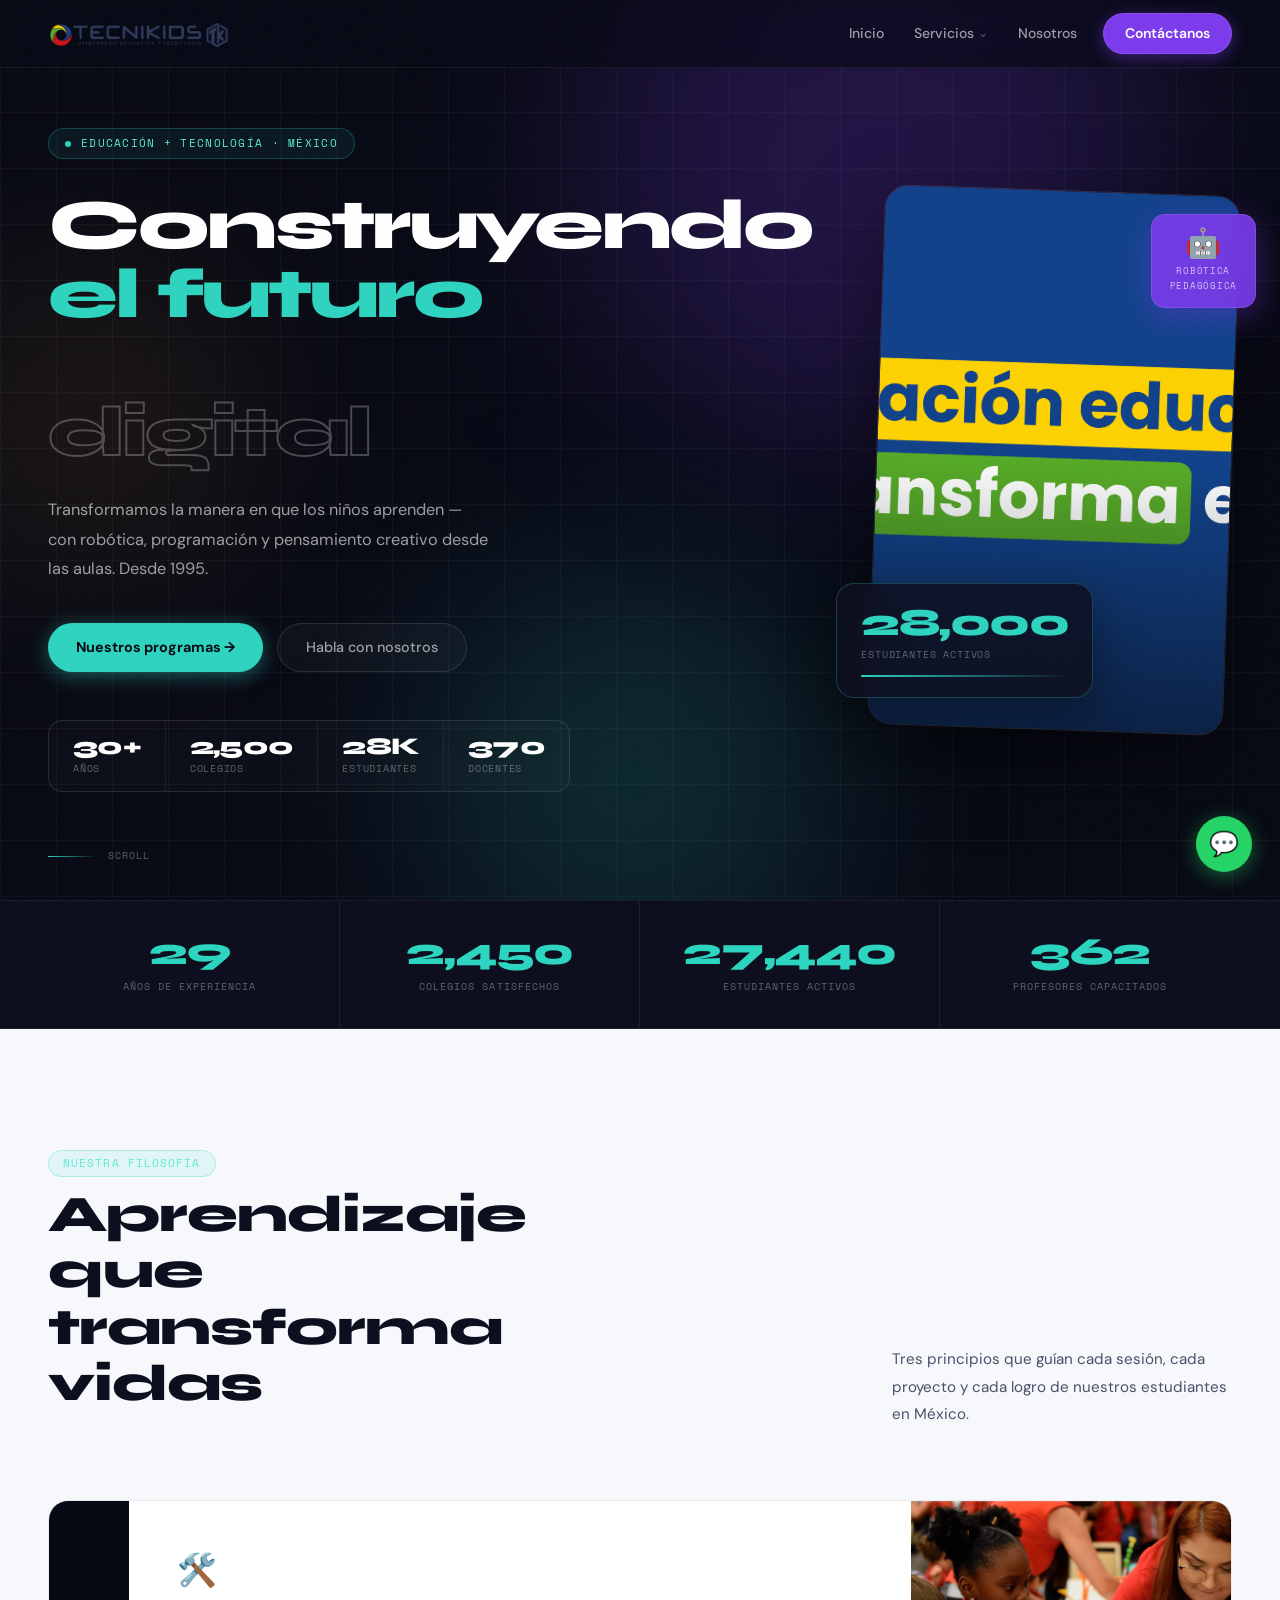
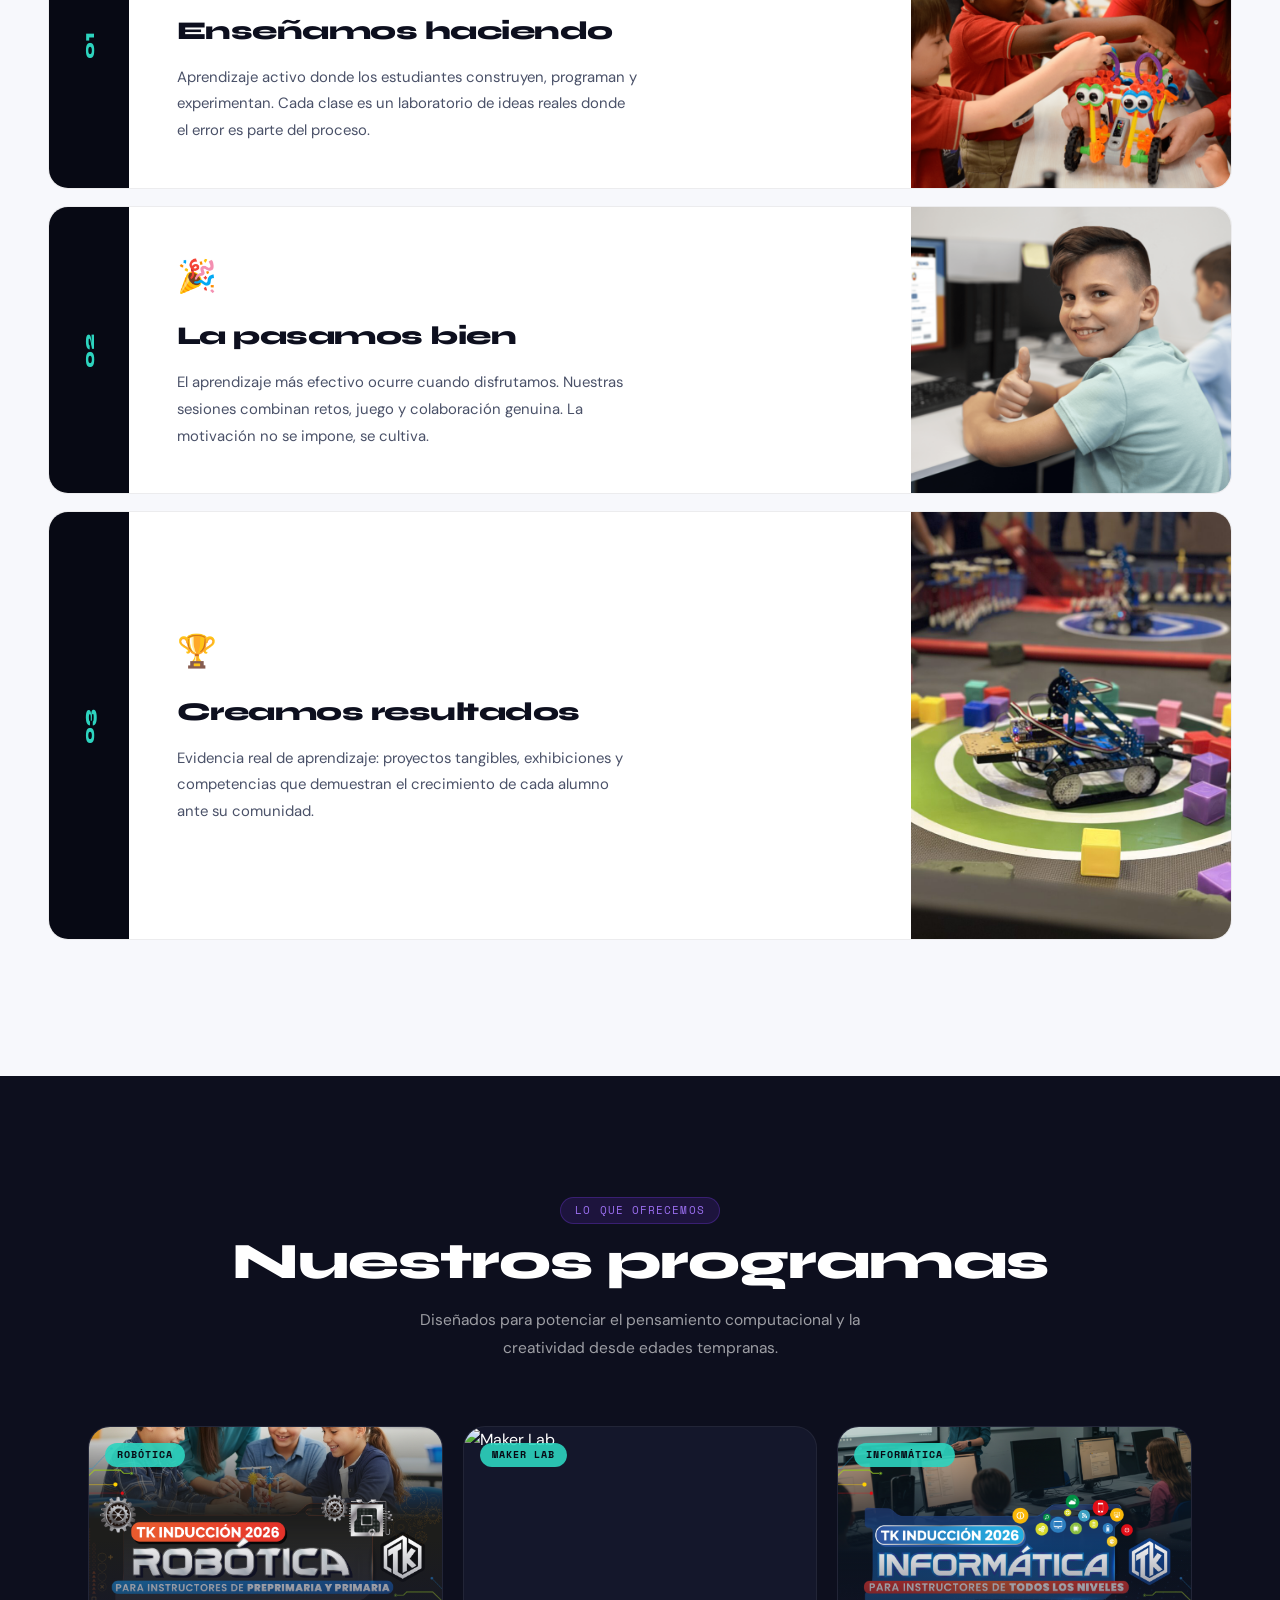
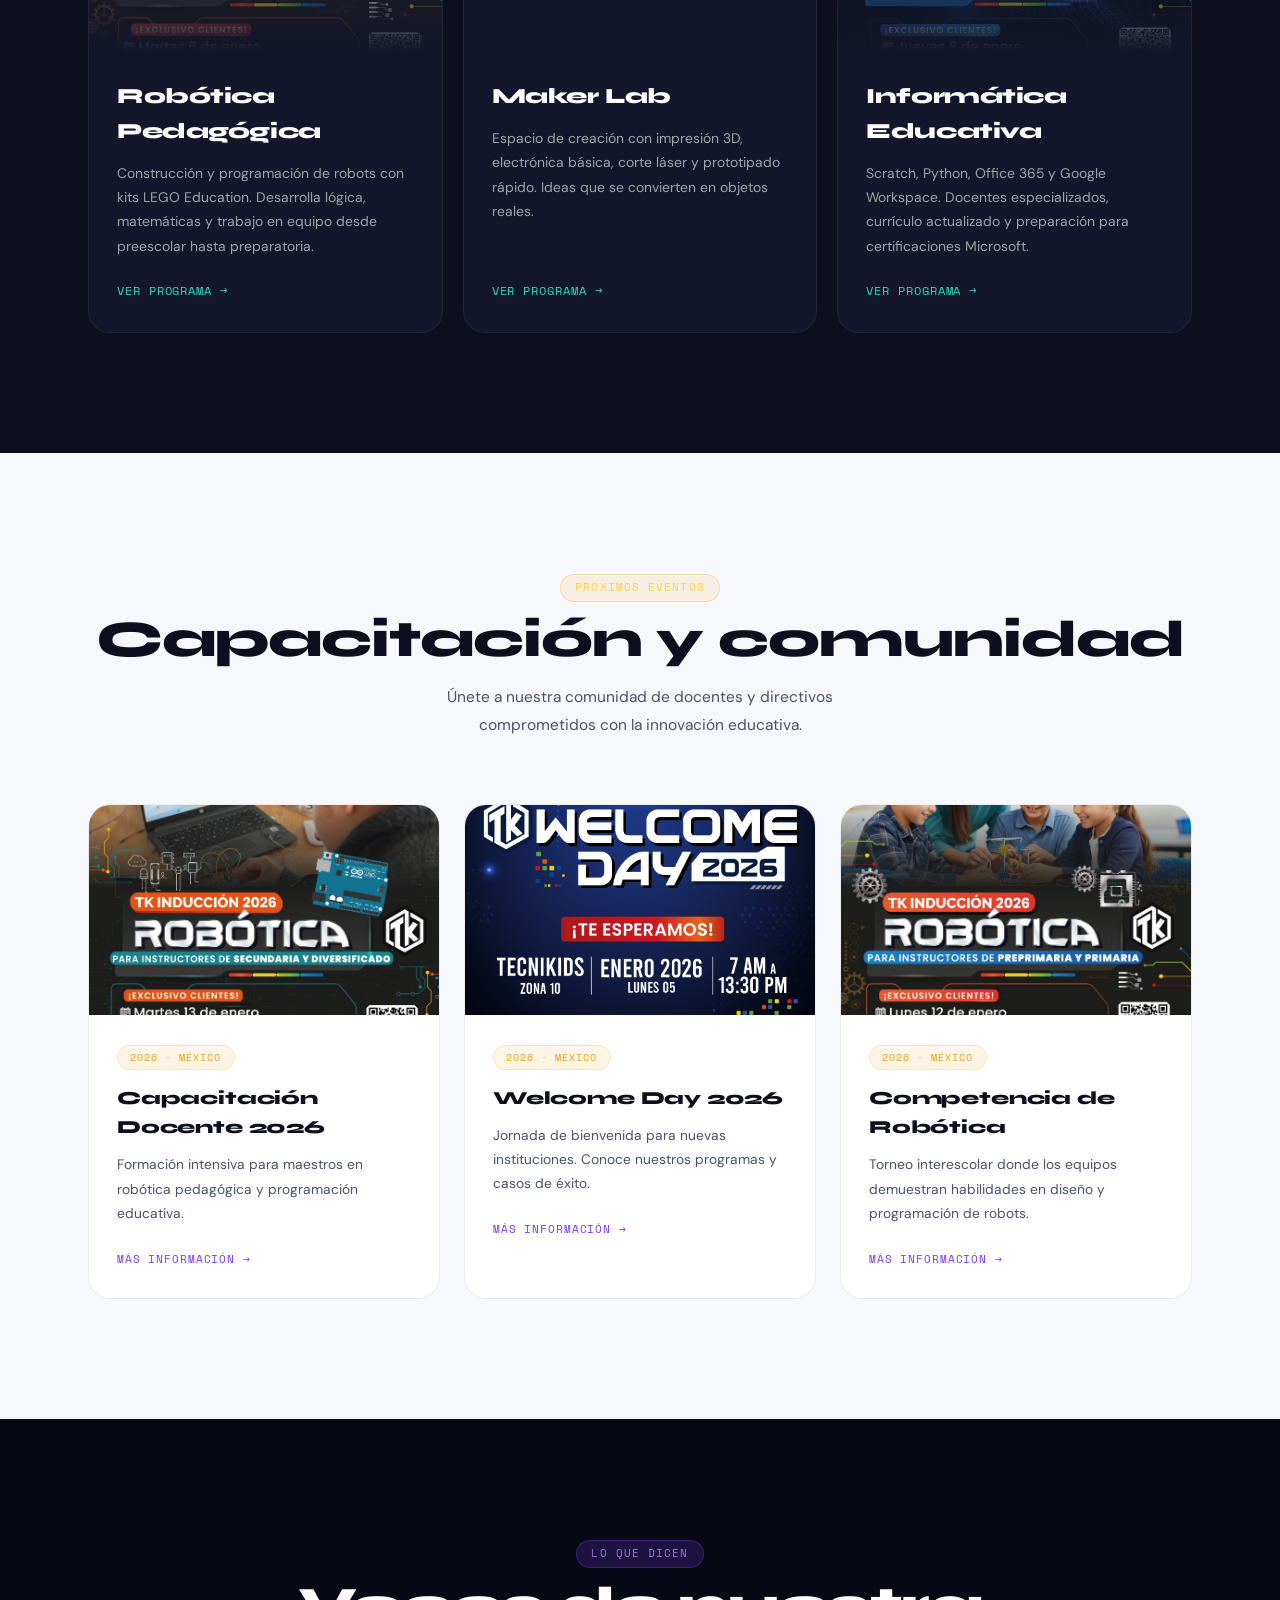
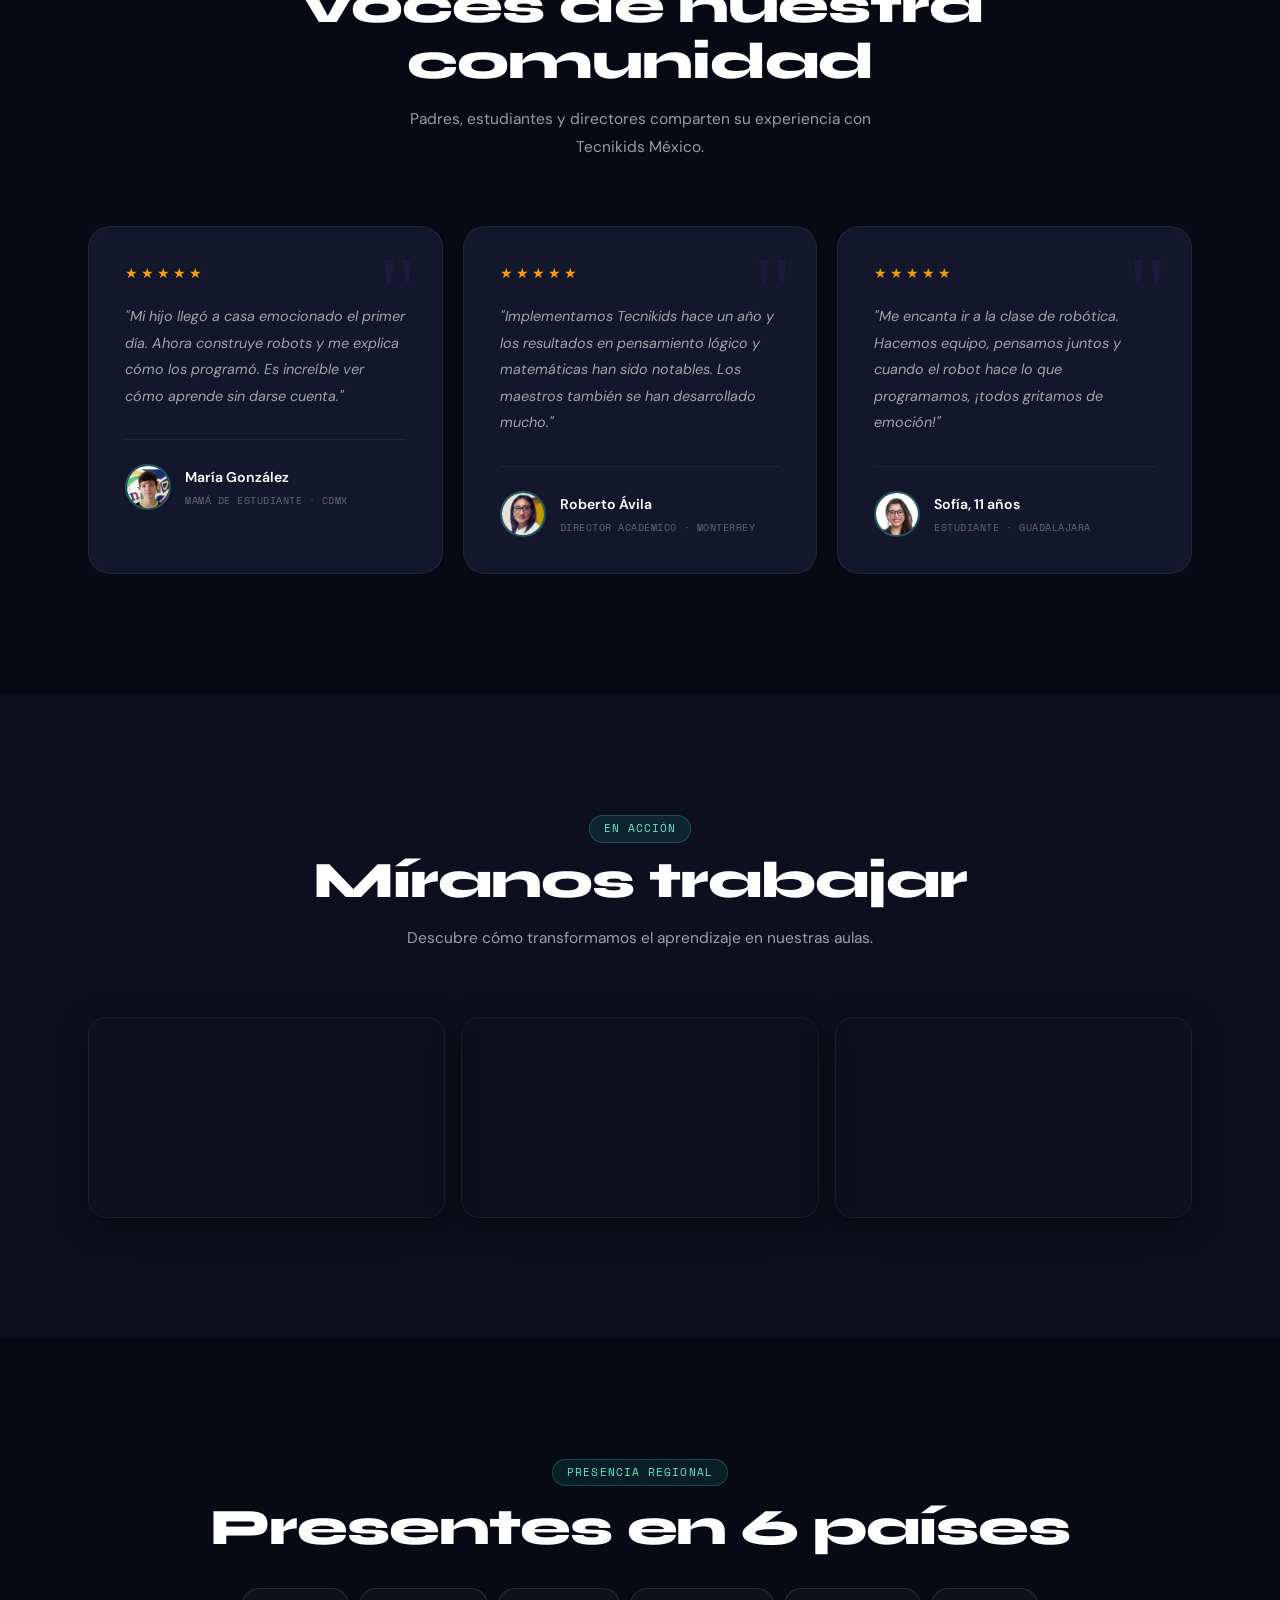
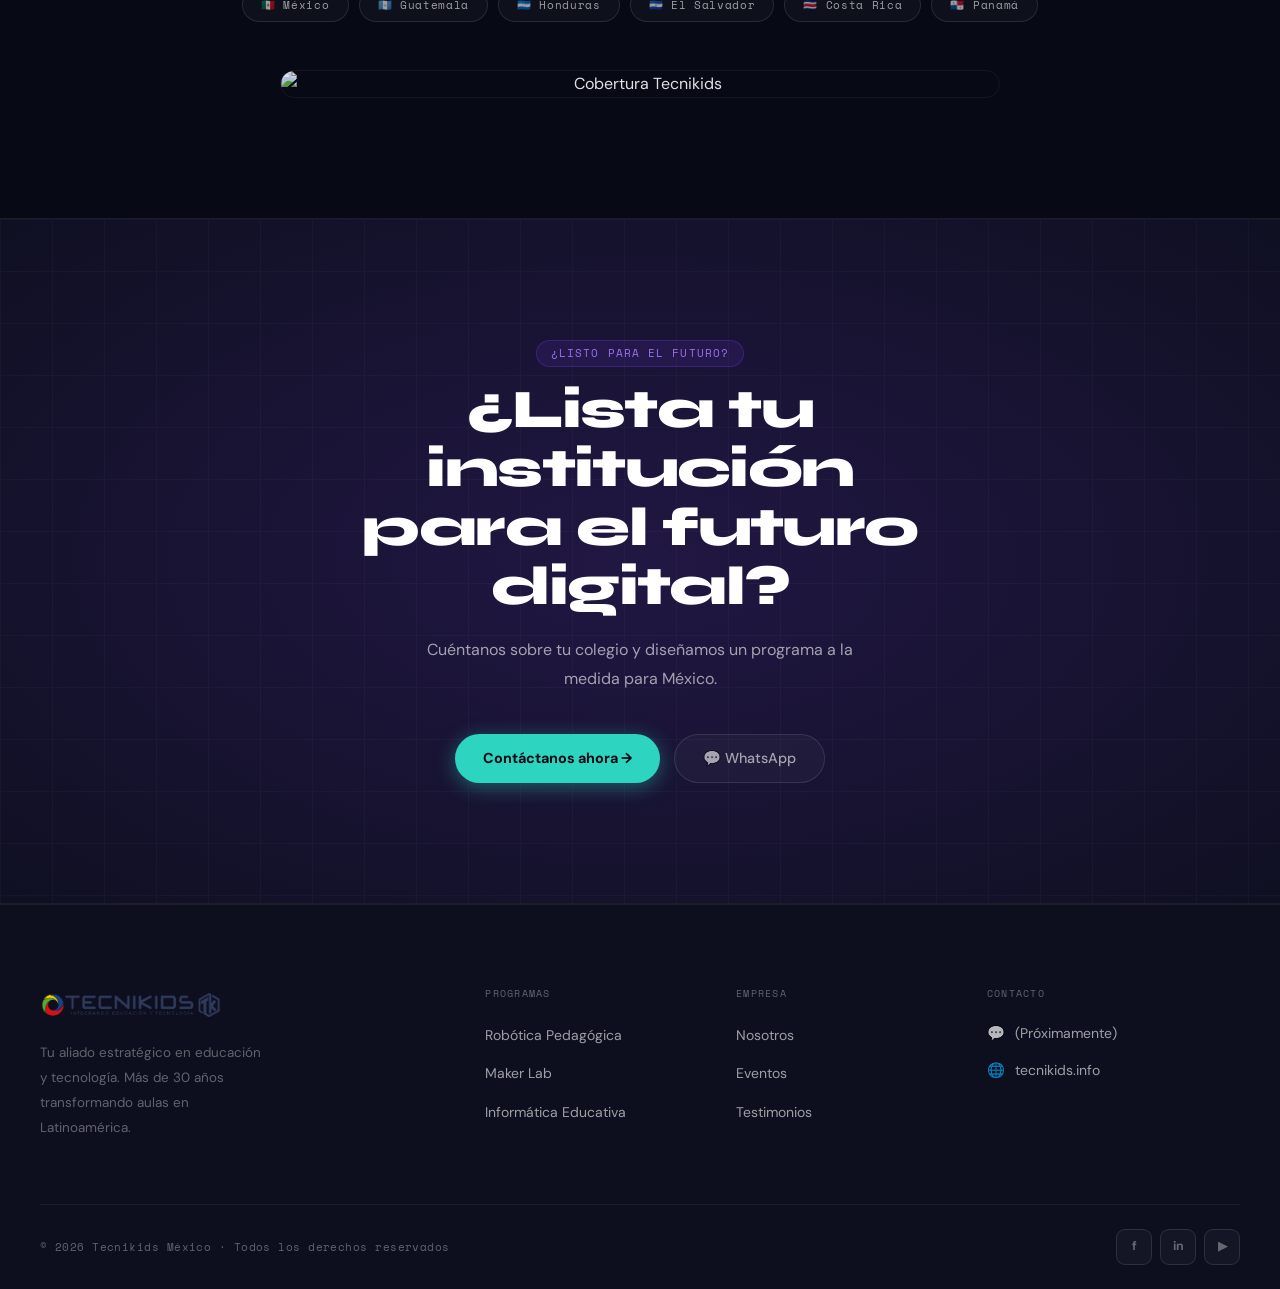
==== commit 74024d0f: "Rediseño completo Signal v3: Syne + DM Sans + Space Mono, hero split-layout, pilares editoriales Co-" ====
--- a/index.html
+++ b/index.html
@@ -6,238 +6,325 @@
   <title>Tecnikids México — Tu aliado en educación y tecnología</title>
   <link rel="stylesheet" href="assets/css/shared.css">
   <style>
-    /* ── HERO ── */
+
+    /* ═══ HERO ════════════════════════════════════ */
     #inicio {
-      min-height: 100vh; position: relative; overflow: hidden;
-      display: flex; align-items: center; justify-content: center; text-align: center;
-      padding: 130px 40px 100px; background: var(--dark);
-    }
-    .hero-bg { position: absolute; inset: 0; }
-    .hero-bg img {
-      position: absolute; inset: 0; width: 100%; height: 100%;
-      object-fit: cover; opacity: 0; transition: opacity 1.4s ease;
-    }
-    .hero-bg img.active { opacity: 0.25; }
-    .hero-overlay {
+      min-height: 100vh; background: var(--void);
+      display: flex; align-items: center; position: relative; overflow: hidden;
+      padding: 100px 48px 80px;
+    }
+    /* Blueprint grid */
+    .h-grid {
+      position: absolute; inset: 0; pointer-events: none;
+      background-image:
+        linear-gradient(rgba(255,255,255,0.03) 1px, transparent 1px),
+        linear-gradient(90deg, rgba(255,255,255,0.03) 1px, transparent 1px);
+      background-size: 56px 56px;
+    }
+    /* Ambient orbs */
+    .h-orb { position: absolute; border-radius: 50%; filter: blur(100px); pointer-events: none; }
+    .h-orb-1 { width: 560px; height: 560px; background: rgba(124,58,237,0.22); top: -120px; right: 10%; animation: fo 14s ease-in-out infinite alternate; }
+    .h-orb-2 { width: 400px; height: 400px; background: rgba(45,212,191,0.16); bottom: -80px; right: 35%; animation: fo 11s ease-in-out infinite alternate-reverse; }
+    .h-orb-3 { width: 300px; height: 300px; background: rgba(245,158,11,0.1); top: 30%; left: -60px; animation: fo 9s ease-in-out infinite alternate; }
+    @keyframes fo { 0%{transform:translate(0,0) scale(1)} 100%{transform:translate(24px,-18px) scale(1.08)} }
+
+    /* Split layout */
+    .hero-wrap {
+      position: relative; z-index: 2; max-width: 1200px; margin: 0 auto; width: 100%;
+      display: grid; grid-template-columns: 1fr 1fr; gap: 64px; align-items: center;
+    }
+
+    /* — Left column — */
+    .hero-left { display: flex; flex-direction: column; gap: 0; }
+    .hero-eyebrow {
+      display: inline-flex; align-items: center; gap: 10px; width: fit-content;
+      font-family: var(--f-mono); font-size: 0.67rem; letter-spacing: 0.12em; text-transform: uppercase;
+      color: var(--teal-soft); border: 1px solid rgba(45,212,191,0.25);
+      background: rgba(45,212,191,0.07); padding: 6px 16px; border-radius: 50px;
+      margin-bottom: 32px;
+    }
+    .live-dot {
+      width: 6px; height: 6px; border-radius: 50%; background: var(--teal); flex-shrink: 0;
+      box-shadow: 0 0 0 0 rgba(45,212,191,0.5);
+      animation: live 2.2s ease-in-out infinite;
+    }
+    @keyframes live { 0%,100%{box-shadow:0 0 0 0 rgba(45,212,191,0.5)} 60%{box-shadow:0 0 0 9px rgba(45,212,191,0)} }
+
+    .hero-h1 {
+      font-family: var(--f-display); font-weight: 900;
+      font-size: clamp(2.8rem, 5.5vw, 5rem);
+      letter-spacing: -0.04em; line-height: 0.98;
+      color: #fff; margin-bottom: 28px;
+    }
+    .h1-teal { color: var(--teal); display: block; }
+    .h1-stroke {
+      -webkit-text-stroke: 2px rgba(255,255,255,0.25);
+      color: transparent; display: block;
+    }
+
+    .hero-sub {
+      font-size: 1.02rem; color: var(--txt-2); line-height: 1.8;
+      max-width: 440px; margin-bottom: 40px;
+    }
+    .hero-ctas { display: flex; gap: 14px; flex-wrap: wrap; margin-bottom: 48px; }
+
+    /* Mini stats row */
+    .hero-stats {
+      display: flex; gap: 0; border: 1px solid var(--border-m);
+      border-radius: 14px; overflow: hidden; background: rgba(255,255,255,0.02);
+      width: fit-content;
+    }
+    .hs-item {
+      padding: 14px 24px; border-right: 1px solid var(--border);
+      display: flex; flex-direction: column; gap: 2px;
+    }
+    .hs-item:last-child { border-right: none; }
+    .hs-num {
+      font-family: var(--f-display); font-size: 1.5rem; font-weight: 900;
+      color: var(--txt-1); letter-spacing: -0.03em; line-height: 1;
+    }
+    .hs-label { font-family: var(--f-mono); font-size: 0.6rem; color: var(--txt-3); letter-spacing: 0.08em; text-transform: uppercase; }
+
+    /* — Right column — */
+    .hero-right { position: relative; height: 540px; }
+    .hero-img-main {
+      position: absolute; inset: 0; border-radius: 24px; overflow: hidden;
+      border: 1px solid var(--border-m);
+      box-shadow: 0 32px 80px rgba(0,0,0,0.5);
+      transform: rotate(2deg);
+      transition: transform 0.5s ease;
+    }
+    .hero-img-main:hover { transform: rotate(0deg); }
+    .hero-img-main img { width: 100%; height: 100%; object-fit: cover; }
+    .hero-img-main::after {
+      content: ''; position: absolute; inset: 0;
+      background: linear-gradient(to top, rgba(7,9,20,0.6) 0%, transparent 50%);
+    }
+    /* Floating glass card */
+    .hero-float-card {
+      position: absolute; bottom: 32px; left: -40px; z-index: 3;
+      background: rgba(13,15,30,0.85); backdrop-filter: blur(20px);
+      border: 1px solid rgba(45,212,191,0.25); border-radius: 18px;
+      padding: 20px 24px; min-width: 200px;
+      box-shadow: 0 16px 48px rgba(0,0,0,0.4);
+    }
+    .hfc-num { font-family: var(--f-display); font-size: 2.4rem; font-weight: 900; color: var(--teal); letter-spacing: -0.04em; line-height: 1; }
+    .hfc-label { font-family: var(--f-mono); font-size: 0.65rem; color: var(--txt-3); letter-spacing: 0.08em; text-transform: uppercase; margin-top: 4px; }
+    .hfc-bar { height: 2px; background: linear-gradient(90deg, var(--teal), transparent); margin-top: 12px; border-radius: 2px; }
+    /* Top badge */
+    .hero-float-badge {
+      position: absolute; top: 24px; right: -24px; z-index: 3;
+      background: rgba(124,58,237,0.9); backdrop-filter: blur(16px);
+      border-radius: 14px; padding: 14px 18px;
+      border: 1px solid rgba(255,255,255,0.1);
+      box-shadow: 0 8px 32px rgba(124,58,237,0.4);
+      text-align: center;
+    }
+    .hfb-icon { font-size: 1.8rem; line-height: 1; }
+    .hfb-txt { font-family: var(--f-mono); font-size: 0.58rem; color: rgba(255,255,255,0.7); letter-spacing: 0.08em; text-transform: uppercase; margin-top: 6px; }
+
+    /* Scroll cue */
+    .scroll-cue {
+      position: absolute; bottom: 36px; left: 48px; z-index: 3;
+      display: flex; align-items: center; gap: 12px;
+      font-family: var(--f-mono); font-size: 0.62rem; color: var(--txt-3);
+      letter-spacing: 0.1em; text-transform: uppercase;
+    }
+    .sc-line { width: 48px; height: 1px; background: linear-gradient(to right, var(--teal), transparent); }
+
+    /* ═══ PILARES ══════════════════════════════════ */
+    #pilares { background: var(--lt-bg); padding: 120px 48px; }
+    .pilares-hd { max-width: 1200px; margin: 0 auto 72px; display: flex; align-items: flex-end; justify-content: space-between; gap: 40px; }
+    .pilares-hd-left { flex: 1; }
+    .pilares-hd-right { max-width: 340px; }
+    .pilares-hd-right p { color: var(--lt-txt-2); font-size: 0.95rem; line-height: 1.8; }
+    .pilares-list { max-width: 1200px; margin: 0 auto; display: flex; flex-direction: column; gap: 1px; }
+    .pilar-row {
+      display: grid; grid-template-columns: 80px 1fr 320px; gap: 0;
+      background: var(--lt-card); border: 1px solid var(--lt-border); border-radius: 20px;
+      overflow: hidden; transition: box-shadow 0.3s, transform 0.3s;
+      margin-bottom: 16px;
+    }
+    .pilar-row:hover { box-shadow: 0 16px 48px rgba(20,23,43,0.1); transform: translateY(-3px); }
+    .pilar-num-col {
+      background: var(--void); display: flex; align-items: center; justify-content: center;
+      padding: 40px 0;
+    }
+    .pilar-n {
+      font-family: var(--f-display); font-size: 1rem; font-weight: 900;
+      color: var(--teal); writing-mode: vertical-lr; transform: rotate(180deg);
+      letter-spacing: 0.1em;
+    }
+    .pilar-body-col { padding: 44px 48px; display: flex; flex-direction: column; justify-content: center; }
+    .pilar-icon { font-size: 2rem; margin-bottom: 14px; display: block; }
+    .pilar-title {
+      font-family: var(--f-display); font-size: 1.6rem; font-weight: 800;
+      color: var(--lt-txt-1); letter-spacing: -0.02em; margin-bottom: 12px;
+    }
+    .pilar-desc { color: var(--lt-txt-2); font-size: 0.93rem; line-height: 1.8; max-width: 460px; }
+    .pilar-img-col { overflow: hidden; }
+    .pilar-img-col img { width: 100%; height: 100%; object-fit: cover; min-height: 220px; transition: transform 0.5s; }
+    .pilar-row:hover .pilar-img-col img { transform: scale(1.05); }
+
+    /* ═══ SERVICIOS ════════════════════════════════ */
+    #servicios { background: var(--deep); padding: 120px 48px; }
+    .servicios-grid { display: grid; grid-template-columns: repeat(3,1fr); gap: 20px; max-width: 1200px; margin: 0 auto; }
+    .srv {
+      background: var(--surface); border: 1px solid var(--border);
+      border-radius: 22px; overflow: hidden; position: relative;
+      transition: border-color 0.3s, transform 0.3s, box-shadow 0.3s;
+      display: flex; flex-direction: column;
+    }
+    .srv:hover { border-color: rgba(45,212,191,0.35); transform: translateY(-6px); box-shadow: 0 24px 48px rgba(0,0,0,0.3), 0 0 0 1px rgba(45,212,191,0.1); }
+    .srv-img { height: 224px; overflow: hidden; position: relative; flex-shrink: 0; }
+    .srv-img img { width: 100%; height: 100%; object-fit: cover; transition: transform 0.5s; }
+    .srv:hover .srv-img img { transform: scale(1.07); }
+    .srv-img-overlay {
       position: absolute; inset: 0;
-      background: linear-gradient(180deg, rgba(15,14,42,0.6) 0%, rgba(15,14,42,0.4) 40%, rgba(15,14,42,0.85) 100%);
-    }
-    .hero-grid {
-      position: absolute; inset: 0; opacity: 0.035;
+      background: linear-gradient(to top, var(--surface) 0%, transparent 50%);
+    }
+    .srv-chip {
+      position: absolute; top: 16px; left: 16px;
+      font-family: var(--f-mono); font-size: 0.62rem; letter-spacing: 0.1em; text-transform: uppercase;
+      padding: 4px 12px; border-radius: 50px;
+      background: rgba(45,212,191,0.9); color: var(--void); font-weight: 700;
+    }
+    .srv-body { padding: 28px 28px 32px; flex: 1; display: flex; flex-direction: column; }
+    .srv-title { font-family: var(--f-display); font-size: 1.35rem; font-weight: 800; color: var(--txt-1); letter-spacing: -0.02em; margin-bottom: 12px; }
+    .srv-desc { color: var(--txt-2); font-size: 0.87rem; line-height: 1.75; flex: 1; margin-bottom: 24px; }
+    .srv-link {
+      font-family: var(--f-mono); font-size: 0.72rem; letter-spacing: 0.08em; text-transform: uppercase;
+      color: var(--teal); text-decoration: none; display: inline-flex; align-items: center; gap: 8px;
+      transition: gap 0.2s; width: fit-content;
+    }
+    .srv-link:hover { gap: 14px; }
+
+    /* ═══ EVENTOS ══════════════════════════════════ */
+    #eventos { background: var(--lt-bg); padding: 120px 48px; }
+    .eventos-grid { display: grid; grid-template-columns: repeat(3,1fr); gap: 24px; max-width: 1200px; margin: 0 auto; }
+    .evt {
+      background: var(--lt-card); border: 1px solid var(--lt-border); border-radius: 22px;
+      overflow: hidden; transition: transform 0.3s, box-shadow 0.3s;
+    }
+    .evt:hover { transform: translateY(-6px); box-shadow: 0 20px 48px rgba(20,23,43,0.1); }
+    .evt-img { height: 210px; overflow: hidden; position: relative; }
+    .evt-img img { width: 100%; height: 100%; object-fit: cover; transition: transform 0.5s; }
+    .evt:hover .evt-img img { transform: scale(1.06); }
+    .evt-body { padding: 28px; }
+    .evt-date {
+      font-family: var(--f-mono); font-size: 0.65rem; letter-spacing: 0.1em; text-transform: uppercase;
+      color: var(--amber); background: rgba(245,158,11,0.1); border: 1px solid rgba(245,158,11,0.2);
+      padding: 3px 12px; border-radius: 50px; display: inline-block; margin-bottom: 14px;
+    }
+    .evt-title { font-family: var(--f-display); font-size: 1.15rem; font-weight: 800; color: var(--lt-txt-1); letter-spacing: -0.01em; margin-bottom: 10px; }
+    .evt-desc { color: var(--lt-txt-2); font-size: 0.86rem; line-height: 1.75; margin-bottom: 20px; }
+    .evt-link {
+      font-family: var(--f-mono); font-size: 0.68rem; letter-spacing: 0.08em; text-transform: uppercase;
+      color: var(--purple); text-decoration: none; display: inline-flex; align-items: center; gap: 8px; transition: gap 0.2s;
+    }
+    .evt-link:hover { gap: 12px; }
+
+    /* ═══ TESTIMONIOS ══════════════════════════════ */
+    #testimonios { background: var(--void); padding: 120px 48px; }
+    .t-grid { display: grid; grid-template-columns: repeat(3,1fr); gap: 20px; max-width: 1200px; margin: 0 auto; }
+    .t-card {
+      background: var(--surface); border: 1px solid var(--border);
+      border-radius: 22px; padding: 36px; position: relative; overflow: hidden;
+      transition: border-color 0.3s, transform 0.3s;
+    }
+    .t-card:hover { border-color: rgba(124,58,237,0.3); transform: translateY(-4px); }
+    .t-mark {
+      position: absolute; top: 16px; right: 24px;
+      font-family: Georgia, serif; font-size: 6rem; line-height: 1;
+      color: var(--purple); opacity: 0.1; pointer-events: none;
+    }
+    .t-stars { color: var(--amber); font-size: 0.85rem; letter-spacing: 3px; margin-bottom: 18px; }
+    .t-text { color: var(--txt-2); font-size: 0.9rem; line-height: 1.85; margin-bottom: 30px; font-style: italic; }
+    .t-author { display: flex; align-items: center; gap: 14px; padding-top: 24px; border-top: 1px solid var(--border); }
+    .t-avatar { width: 46px; height: 46px; border-radius: 50%; object-fit: cover; border: 2px solid rgba(45,212,191,0.35); flex-shrink: 0; }
+    .t-name { font-weight: 600; font-size: 0.88rem; color: var(--txt-1); }
+    .t-role { font-family: var(--f-mono); font-size: 0.65rem; color: var(--txt-3); letter-spacing: 0.05em; margin-top: 3px; }
+
+    /* ═══ GALERÍA ══════════════════════════════════ */
+    #galeria { background: var(--deep); padding: 120px 48px; }
+    .galeria-grid { display: grid; grid-template-columns: repeat(3,1fr); gap: 16px; max-width: 1200px; margin: 0 auto; }
+    .video-wrap {
+      border-radius: 18px; overflow: hidden; aspect-ratio: 16/9;
+      border: 1px solid var(--border); box-shadow: 0 8px 32px rgba(0,0,0,0.4);
+      transition: transform 0.3s, border-color 0.3s;
+    }
+    .video-wrap:hover { transform: scale(1.02); border-color: var(--border-m); }
+    .video-wrap iframe { width: 100%; height: 100%; border: none; display: block; }
+
+    /* ═══ COBERTURA ════════════════════════════════ */
+    #cobertura { background: var(--void); padding: 120px 48px; }
+    .cob-inner { max-width: 900px; margin: 0 auto; text-align: center; }
+    .pais-pills { display: flex; flex-wrap: wrap; gap: 10px; justify-content: center; margin: 32px 0 48px; }
+    .pais-pill {
+      padding: 7px 18px; border-radius: 50px;
+      border: 1px solid var(--border-m); color: var(--txt-2);
+      font-family: var(--f-mono); font-size: 0.7rem; letter-spacing: 0.06em;
+      background: rgba(255,255,255,0.03); transition: all 0.2s;
+    }
+    .pais-pill:hover { border-color: var(--teal); color: var(--teal); background: rgba(45,212,191,0.06); }
+    .mapa-img { max-width: 720px; width: 100%; margin: 0 auto; border-radius: 20px; border: 1px solid var(--border); opacity: 0.88; }
+
+    /* ═══ CTA BANNER ═══════════════════════════════ */
+    .cta-strip {
+      padding: 120px 48px; background: var(--deep); position: relative; overflow: hidden;
+      border-top: 1px solid var(--border); border-bottom: 1px solid var(--border);
+    }
+    .cta-strip::before {
+      content: ''; position: absolute; inset: 0;
+      background: radial-gradient(ellipse 80% 80% at 50% 50%, rgba(124,58,237,0.18), transparent);
+    }
+    .cta-strip::after {
+      content: ''; position: absolute; inset: 0; opacity: 0.025;
       background-image: linear-gradient(rgba(255,255,255,1) 1px, transparent 1px),
                         linear-gradient(90deg, rgba(255,255,255,1) 1px, transparent 1px);
       background-size: 52px 52px;
     }
-    /* Orbs */
-    .orb {
-      position: absolute; border-radius: 50%; filter: blur(80px); pointer-events: none;
-      animation: drift 12s ease-in-out infinite alternate;
-    }
-    .orb-1 { width: 500px; height: 500px; background: rgba(124,58,237,0.18); top: -100px; left: -100px; animation-delay: 0s; }
-    .orb-2 { width: 400px; height: 400px; background: rgba(6,182,212,0.14); bottom: -80px; right: -80px; animation-delay: -5s; }
-    .orb-3 { width: 300px; height: 300px; background: rgba(245,158,11,0.08); top: 50%; right: 15%; animation-delay: -8s; }
-    @keyframes drift {
-      0%   { transform: translate(0, 0) scale(1); }
-      50%  { transform: translate(30px, -20px) scale(1.06); }
-      100% { transform: translate(-20px, 30px) scale(0.96); }
-    }
-    /* Content */
-    .hero-content { position: relative; z-index: 3; max-width: 860px; }
-    .hero-eyebrow {
-      display: inline-flex; align-items: center; gap: 10px;
-      background: rgba(124,58,237,0.18); border: 1px solid rgba(124,58,237,0.4);
-      padding: 7px 20px; border-radius: 50px; margin-bottom: 32px;
-      color: var(--purple-light); font-size: 0.82rem; font-weight: 600; letter-spacing: 0.04em;
-    }
-    .pulse-dot {
-      width: 8px; height: 8px; border-radius: 50%; background: #4ADE80;
-      box-shadow: 0 0 0 0 rgba(74,222,128,0.5);
-      animation: pulse 2s ease-in-out infinite;
-    }
-    @keyframes pulse { 0%,100%{box-shadow:0 0 0 0 rgba(74,222,128,0.5)} 50%{box-shadow:0 0 0 8px rgba(74,222,128,0)} }
-    .hero-title {
-      font-family: 'Space Grotesk', sans-serif;
-      font-size: clamp(2.6rem, 6.5vw, 4.6rem); font-weight: 900;
-      color: #fff; line-height: 1.08; margin-bottom: 24px;
-      letter-spacing: -0.02em;
-    }
-    .hero-gradient {
-      background: linear-gradient(135deg, var(--cyan-light) 0%, var(--purple-light) 60%, var(--amber-light) 100%);
-      -webkit-background-clip: text; -webkit-text-fill-color: transparent;
-    }
-    .hero-sub { font-size: 1.1rem; color: rgba(255,255,255,0.62); max-width: 580px; margin: 0 auto 44px; line-height: 1.75; }
-    .hero-actions { display: flex; gap: 16px; justify-content: center; flex-wrap: wrap; }
-    /* Scroll */
-    .hero-scroll {
-      position: absolute; bottom: 36px; left: 50%; transform: translateX(-50%);
-      display: flex; flex-direction: column; align-items: center; gap: 6px;
-      color: rgba(255,255,255,0.28); font-size: 0.7rem; letter-spacing: 0.1em; text-transform: uppercase;
-      animation: bob 2.4s ease-in-out infinite;
-    }
-    .scroll-line { width: 1px; height: 40px; background: linear-gradient(to bottom, rgba(255,255,255,0.3), transparent); }
-    @keyframes bob { 0%,100%{transform:translateX(-50%) translateY(0)} 50%{transform:translateX(-50%) translateY(10px)} }
-    /* Dots */
-    .hero-dots { position: absolute; bottom: 80px; left: 50%; transform: translateX(-50%); display: flex; gap: 8px; z-index: 4; }
-    .hero-dot { width: 8px; height: 8px; border-radius: 50%; background: rgba(255,255,255,0.25); cursor: pointer; transition: all 0.3s; }
-    .hero-dot.active { background: var(--cyan-light); width: 28px; border-radius: 4px; }
-
-    /* ── PILARES ── */
-    #pilares { padding: 100px 40px; background: var(--gray-bg); }
-    .pilares-header { text-align: center; margin-bottom: 64px; }
-    .pilares-grid { display: grid; grid-template-columns: repeat(3,1fr); gap: 28px; max-width: 1200px; margin: 0 auto; }
-    .pilar-card {
-      background: #fff; border-radius: 24px; overflow: hidden;
-      box-shadow: 0 2px 0 rgba(124,58,237,0.15), 0 8px 32px rgba(30,27,75,0.08);
-      transition: transform 0.3s, box-shadow 0.3s; border-top: 3px solid transparent;
-      background-clip: padding-box; position: relative;
-    }
-    .pilar-card::before {
-      content: ''; position: absolute; top: 0; left: 0; right: 0; height: 3px;
-      background: linear-gradient(135deg, var(--purple), var(--cyan));
-    }
-    .pilar-card:hover { transform: translateY(-8px); box-shadow: 0 24px 56px rgba(30,27,75,0.14); }
-    .pilar-img-wrap { height: 230px; overflow: hidden; position: relative; }
-    .pilar-img-wrap img { width: 100%; height: 100%; object-fit: cover; transition: transform 0.5s; }
-    .pilar-card:hover .pilar-img-wrap img { transform: scale(1.06); }
-    .pilar-body { padding: 28px 32px 32px; }
-    .pilar-num { font-family:'Space Grotesk',sans-serif; font-size: 0.72rem; font-weight: 700; letter-spacing: 0.1em; color: var(--purple); text-transform: uppercase; margin-bottom: 8px; }
-    .pilar-title { font-family:'Space Grotesk',sans-serif; font-size: 1.25rem; font-weight: 800; color: var(--indigo); margin-bottom: 12px; }
-    .pilar-desc { color: var(--gray); font-size: 0.9rem; line-height: 1.75; }
-
-    /* ── SERVICIOS ── */
-    #servicios { padding: 100px 40px; background: var(--dark); }
-    #servicios .section-tag { background: rgba(124,58,237,0.2); color: var(--purple-light); border-color: rgba(124,58,237,0.3); }
-    .servicios-grid { display: grid; grid-template-columns: repeat(3,1fr); gap: 24px; max-width: 1200px; margin: 0 auto; }
-    .srv-card {
-      border-radius: 24px; overflow: hidden; position: relative;
-      border: 1px solid rgba(255,255,255,0.07); background: rgba(255,255,255,0.04);
-      transition: transform 0.3s, border-color 0.3s, box-shadow 0.3s;
-      backdrop-filter: blur(8px);
-    }
-    .srv-card:hover { transform: translateY(-8px); border-color: rgba(124,58,237,0.4); box-shadow: 0 24px 48px rgba(124,58,237,0.15); }
-    .srv-img { height: 220px; overflow: hidden; position: relative; }
-    .srv-img img { width: 100%; height: 100%; object-fit: cover; transition: transform 0.5s; display: block; }
-    .srv-card:hover .srv-img img { transform: scale(1.07); }
-    .srv-tag {
-      position: absolute; top: 16px; left: 16px;
-      background: rgba(124,58,237,0.85); backdrop-filter: blur(8px);
-      color: #fff; font-size: 0.7rem; font-weight: 700; letter-spacing: 0.07em;
-      text-transform: uppercase; padding: 4px 12px; border-radius: 50px;
-    }
-    .srv-body { padding: 28px; }
-    .srv-title { font-family:'Space Grotesk',sans-serif; font-size: 1.2rem; font-weight: 800; color: #fff; margin-bottom: 10px; }
-    .srv-desc { color: rgba(255,255,255,0.5); font-size: 0.87rem; line-height: 1.7; margin-bottom: 22px; }
-    .srv-link {
-      display: inline-flex; align-items: center; gap: 6px;
-      color: var(--cyan-light); font-size: 0.85rem; font-weight: 700;
-      text-decoration: none; transition: gap 0.2s;
-    }
-    .srv-link:hover { gap: 10px; }
-
-    /* ── EVENTOS ── */
-    #eventos { padding: 100px 40px; background: #fff; }
-    .eventos-grid { display: grid; grid-template-columns: repeat(3,1fr); gap: 28px; max-width: 1200px; margin: 0 auto; }
-    .evt-card {
-      border-radius: 24px; overflow: hidden; border: 1px solid rgba(30,27,75,0.08);
-      transition: transform 0.3s, box-shadow 0.3s;
-      box-shadow: 0 4px 16px rgba(30,27,75,0.06);
-    }
-    .evt-card:hover { transform: translateY(-6px); box-shadow: 0 20px 48px rgba(30,27,75,0.12); }
-    .evt-img-wrap { height: 210px; overflow: hidden; position: relative; }
-    .evt-img-wrap img { width: 100%; height: 100%; object-fit: cover; transition: transform 0.5s; display: block; }
-    .evt-card:hover .evt-img-wrap img { transform: scale(1.05); }
-    .evt-body { padding: 28px; background: #fff; }
-    .evt-chip {
-      display: inline-block; background: rgba(245,158,11,0.12); color: var(--amber);
-      font-size: 0.72rem; font-weight: 700; letter-spacing: 0.06em; text-transform: uppercase;
-      padding: 4px 12px; border-radius: 50px; border: 1px solid rgba(245,158,11,0.25); margin-bottom: 12px;
-    }
-    .evt-title { font-family:'Space Grotesk',sans-serif; font-size: 1.1rem; font-weight: 800; color: var(--indigo); margin-bottom: 8px; }
-    .evt-desc { color: var(--gray); font-size: 0.86rem; line-height: 1.7; margin-bottom: 20px; }
-    .evt-link { color: var(--purple); font-size: 0.85rem; font-weight: 700; text-decoration: none; display: inline-flex; align-items: center; gap: 6px; transition: gap 0.2s; }
-    .evt-link:hover { gap: 10px; }
-
-    /* ── TESTIMONIOS ── */
-    #testimonios { padding: 100px 40px; background: var(--gray-bg); }
-    .testimonios-grid { display: grid; grid-template-columns: repeat(3,1fr); gap: 24px; max-width: 1200px; margin: 0 auto; }
-    .testi-card {
-      background: #fff; border-radius: 24px; padding: 36px; position: relative; overflow: hidden;
-      box-shadow: 0 4px 24px rgba(30,27,75,0.07); transition: transform 0.3s, box-shadow 0.3s;
-    }
-    .testi-card::before {
-      content: '"'; position: absolute; top: -10px; right: 24px;
-      font-size: 8rem; font-family: Georgia, serif; color: var(--purple); opacity: 0.07; line-height: 1;
-    }
-    .testi-card:hover { transform: translateY(-6px); box-shadow: 0 20px 48px rgba(30,27,75,0.12); }
-    .testi-stars { color: var(--amber); font-size: 0.95rem; letter-spacing: 2px; margin-bottom: 16px; }
-    .testi-text { color: var(--gray); font-size: 0.92rem; line-height: 1.82; margin-bottom: 28px; font-style: italic; position: relative; }
-    .testi-author { display: flex; align-items: center; gap: 14px; border-top: 1px solid rgba(30,27,75,0.07); padding-top: 20px; }
-    .testi-avatar { width: 48px; height: 48px; border-radius: 50%; object-fit: cover; border: 2px solid var(--purple-light); flex-shrink: 0; }
-    .testi-name { font-weight: 700; font-size: 0.88rem; color: var(--indigo); }
-    .testi-role { font-size: 0.76rem; color: var(--gray-light); margin-top: 2px; }
-
-    /* ── GALERÍA ── */
-    #galeria { padding: 100px 40px; background: var(--dark); }
-    #galeria .section-tag { background: rgba(6,182,212,0.15); color: var(--cyan-light); border-color: rgba(6,182,212,0.3); }
-    .galeria-grid { display: grid; grid-template-columns: repeat(3,1fr); gap: 20px; max-width: 1200px; margin: 0 auto; }
-    .video-wrap {
-      border-radius: 18px; overflow: hidden; aspect-ratio: 16/9;
-      background: var(--indigo); border: 1px solid rgba(255,255,255,0.07);
-      box-shadow: 0 8px 32px rgba(0,0,0,0.4); transition: transform 0.3s;
-    }
-    .video-wrap:hover { transform: scale(1.02); }
-    .video-wrap iframe { width: 100%; height: 100%; border: none; display: block; }
-
-    /* ── COBERTURA ── */
-    #cobertura { padding: 100px 40px; background: var(--indigo); text-align: center; }
-    #cobertura .section-tag { background: rgba(6,182,212,0.15); color: var(--cyan-light); border-color: rgba(6,182,212,0.3); }
-    .paises-row { display: flex; justify-content: center; gap: 12px; flex-wrap: wrap; margin: 36px 0; }
-    .pais-chip {
-      padding: 6px 18px; border-radius: 50px; border: 1px solid rgba(255,255,255,0.12);
-      color: rgba(255,255,255,0.65); font-size: 0.82rem; font-weight: 600;
-      background: rgba(255,255,255,0.05);
-    }
-    .mapa-img { max-width: 760px; width: 100%; display: block; margin: 0 auto; border-radius: 20px; opacity: 0.92; }
-
-    /* ── CTA BANNER ── */
-    .cta-banner {
-      padding: 100px 40px; text-align: center; position: relative; overflow: hidden;
-      background: linear-gradient(135deg, #13113A 0%, #2D1B69 40%, #0C4A6E 100%);
-    }
-    .cta-banner::before {
-      content: ''; position: absolute; inset: 0;
-      background: radial-gradient(ellipse 80% 60% at 50% 50%, rgba(124,58,237,0.25), transparent);
-    }
-    .cta-banner::after {
-      content: ''; position: absolute; inset: 0; opacity: 0.025;
-      background-image: linear-gradient(rgba(255,255,255,1) 1px, transparent 1px),
-                        linear-gradient(90deg, rgba(255,255,255,1) 1px, transparent 1px);
-      background-size: 48px 48px;
-    }
-    .cta-inner { position: relative; z-index: 2; max-width: 640px; margin: 0 auto; }
-    .cta-title {
-      font-family: 'Space Grotesk', sans-serif;
-      font-size: clamp(1.8rem, 4vw, 3rem); font-weight: 900;
-      color: #fff; line-height: 1.15; margin: 16px 0 18px;
-    }
-    .cta-sub { color: rgba(255,255,255,0.6); font-size: 1rem; line-height: 1.7; margin-bottom: 40px; }
-    .cta-btns { display: flex; gap: 16px; justify-content: center; flex-wrap: wrap; }
-
+    .cta-inner { position: relative; z-index: 1; max-width: 700px; margin: 0 auto; text-align: center; }
+    .cta-h {
+      font-family: var(--f-display); font-size: clamp(2rem, 4.5vw, 3.4rem);
+      font-weight: 900; letter-spacing: -0.03em; color: #fff;
+      line-height: 1.08; margin: 14px 0 20px;
+    }
+    .cta-sub { color: var(--txt-2); font-size: 1rem; line-height: 1.8; margin-bottom: 40px; max-width: 480px; margin-left: auto; margin-right: auto; }
+    .cta-btns { display: flex; gap: 14px; justify-content: center; flex-wrap: wrap; }
+
+    /* RESPONSIVE */
     @media (max-width: 1024px) {
-      .pilares-grid, .servicios-grid, .eventos-grid, .testimonios-grid, .galeria-grid { grid-template-columns: repeat(2,1fr); }
-    }
-    @media (max-width: 640px) {
-      #inicio { padding: 110px 20px 90px; }
-      .pilares-grid, .servicios-grid, .eventos-grid, .testimonios-grid, .galeria-grid { grid-template-columns: 1fr; }
-      #pilares,#servicios,#eventos,#testimonios,#galeria,#cobertura,.cta-banner { padding: 72px 20px; }
-      .hero-actions { flex-direction: column; align-items: center; }
+      .hero-wrap { grid-template-columns: 1fr; gap: 48px; }
+      .hero-right { height: 380px; }
+      .hero-float-badge { right: 16px; }
+      .hero-float-card { left: 0; }
+      .pilares-hd { flex-direction: column; }
+      .pilar-row { grid-template-columns: 60px 1fr 240px; }
+      .servicios-grid, .eventos-grid, .t-grid, .galeria-grid { grid-template-columns: repeat(2,1fr); }
+    }
+    @media (max-width: 768px) {
+      #inicio, #pilares, #servicios, #eventos, #testimonios, #galeria, #cobertura, .cta-strip { padding: 80px 20px; }
+      .hero-h1 { font-size: clamp(2.4rem, 8vw, 3.2rem); }
+      .hero-right { height: 300px; }
+      .hero-stats { flex-wrap: wrap; }
+      .pilar-row { grid-template-columns: 1fr; }
+      .pilar-num-col { display: none; }
+      .pilar-img-col { height: 200px; }
+      .servicios-grid, .eventos-grid, .t-grid, .galeria-grid { grid-template-columns: 1fr; }
+      .pilares-hd { margin-bottom: 48px; }
+      .scroll-cue { display: none; }
+    }
+    @media (max-width: 480px) {
+      .hero-ctas { flex-direction: column; }
       .cta-btns { flex-direction: column; align-items: center; }
+      .hero-float-badge { display: none; }
     }
   </style>
 </head>
 <body>
 
-<!-- NAVBAR -->
+<!-- ════ NAVBAR ════ -->
 <nav id="navbar">
   <a href="index.html" class="nav-logo"><img src="assets/img/logo.png" alt="Tecnikids México"></a>
   <div class="nav-links">
@@ -256,45 +343,76 @@
   <button class="hamburger" id="hamburger"><span></span><span></span><span></span></button>
 </nav>
 
-<!-- HERO -->
+<!-- ════ HERO ════ -->
 <section id="inicio">
-  <div class="hero-bg" id="slider">
-    <img src="assets/img/slider-1.png" class="active" alt="">
-    <img src="assets/img/slider-2.png" alt="">
-  </div>
-  <div class="hero-overlay"></div>
-  <div class="hero-grid"></div>
-  <div class="orb orb-1"></div>
-  <div class="orb orb-2"></div>
-  <div class="orb orb-3"></div>
-
-  <div class="hero-content">
-    <div class="hero-eyebrow">
-      <span class="pulse-dot"></span>
-      Educación y tecnología en México
-    </div>
-    <h1 class="hero-title">
-      Tu aliado estratégico en<br>
-      <span class="hero-gradient">educación y tecnología</span>
-    </h1>
-    <p class="hero-sub">Transformamos la manera en que los niños aprenden — con robótica, programación y pensamiento creativo desde las aulas. Desde 1995.</p>
-    <div class="hero-actions">
-      <a href="#servicios" class="btn-primary">Nuestros programas →</a>
-      <a href="contactenos.html" class="btn-glass">Habla con nosotros</a>
-    </div>
-  </div>
-
-  <div class="hero-dots" id="dots">
-    <div class="hero-dot active" onclick="goSlide(0)"></div>
-    <div class="hero-dot" onclick="goSlide(1)"></div>
-  </div>
-  <div class="hero-scroll">
-    <div class="scroll-line"></div>
-    Descubre
+  <div class="h-grid"></div>
+  <div class="h-orb h-orb-1"></div>
+  <div class="h-orb h-orb-2"></div>
+  <div class="h-orb h-orb-3"></div>
+
+  <div class="hero-wrap">
+    <!-- Left -->
+    <div class="hero-left">
+      <div class="hero-eyebrow">
+        <span class="live-dot"></span>
+        Educación + Tecnología · México
+      </div>
+      <h1 class="hero-h1">
+        Construyendo<br>
+        <span class="h1-teal">el futuro</span><br>
+        <span class="h1-stroke">digital</span>
+      </h1>
+      <p class="hero-sub">
+        Transformamos la manera en que los niños aprenden — con robótica, programación y pensamiento creativo desde las aulas. Desde 1995.
+      </p>
+      <div class="hero-ctas">
+        <a href="#servicios" class="btn-teal">Nuestros programas →</a>
+        <a href="contactenos.html" class="btn-outline">Habla con nosotros</a>
+      </div>
+      <div class="hero-stats">
+        <div class="hs-item">
+          <span class="hs-num">30+</span>
+          <span class="hs-label">Años</span>
+        </div>
+        <div class="hs-item">
+          <span class="hs-num">2,500</span>
+          <span class="hs-label">Colegios</span>
+        </div>
+        <div class="hs-item">
+          <span class="hs-num">28K</span>
+          <span class="hs-label">Estudiantes</span>
+        </div>
+        <div class="hs-item">
+          <span class="hs-num">370</span>
+          <span class="hs-label">Docentes</span>
+        </div>
+      </div>
+    </div>
+
+    <!-- Right -->
+    <div class="hero-right">
+      <div class="hero-img-main">
+        <img src="assets/img/slider-1.png" alt="Tecnikids en el aula">
+      </div>
+      <div class="hero-float-card">
+        <div class="hfc-num" data-target="28000">0</div>
+        <div class="hfc-label">Estudiantes activos</div>
+        <div class="hfc-bar"></div>
+      </div>
+      <div class="hero-float-badge">
+        <div class="hfb-icon">🤖</div>
+        <div class="hfb-txt">Robótica<br>Pedagógica</div>
+      </div>
+    </div>
+  </div>
+
+  <div class="scroll-cue">
+    <div class="sc-line"></div>
+    Scroll
   </div>
 </section>
 
-<!-- STATS -->
+<!-- ════ STATS BAR ════ -->
 <div class="stats-bar">
   <div class="stats-grid">
     <div class="stat-item"><span class="stat-num" data-target="30">0</span><div class="stat-label">Años de experiencia</div></div>
@@ -304,54 +422,65 @@
   </div>
 </div>
 
-<!-- PILARES -->
+<!-- ════ PILARES ════ -->
 <section id="pilares">
-  <div class="pilares-header">
-    <div class="section-tag">Nuestra filosofía</div>
-    <h2 class="section-title" style="margin-top:14px;">Aprendizaje que transforma</h2>
-    <p class="section-sub">Tres principios que guían cada sesión, cada proyecto y cada logro de nuestros estudiantes.</p>
-  </div>
-  <div class="pilares-grid">
-    <div class="pilar-card">
-      <div class="pilar-img-wrap"><img src="assets/img/ensenamos.png" alt="Enseñamos haciendo"></div>
-      <div class="pilar-body">
-        <div class="pilar-num">01 · Pilar</div>
-        <div class="pilar-title">🛠️ Enseñamos haciendo</div>
-        <p class="pilar-desc">Aprendizaje activo donde los estudiantes construyen, programan y experimentan. Cada clase es un laboratorio de ideas reales.</p>
-      </div>
-    </div>
-    <div class="pilar-card">
-      <div class="pilar-img-wrap"><img src="assets/img/pasamos-bien.png" alt="La pasamos bien"></div>
-      <div class="pilar-body">
-        <div class="pilar-num">02 · Pilar</div>
-        <div class="pilar-title">🎉 La pasamos bien</div>
-        <p class="pilar-desc">El aprendizaje más efectivo ocurre cuando disfrutamos. Nuestras sesiones combinan retos, juego y colaboración genuina.</p>
-      </div>
-    </div>
-    <div class="pilar-card">
-      <div class="pilar-img-wrap"><img src="assets/img/creamos.jpg" alt="Creamos resultados" style="object-position:top;"></div>
-      <div class="pilar-body">
-        <div class="pilar-num">03 · Pilar</div>
-        <div class="pilar-title">🏆 Creamos resultados</div>
-        <p class="pilar-desc">Evidencia real de aprendizaje: proyectos, exhibiciones y competencias que demuestran el crecimiento de cada alumno.</p>
-      </div>
+  <div class="pilares-hd">
+    <div class="pilares-hd-left">
+      <span class="tag teal">Nuestra filosofía</span>
+      <h2 class="section-title" style="max-width:480px;">Aprendizaje que transforma vidas</h2>
+    </div>
+    <div class="pilares-hd-right">
+      <p>Tres principios que guían cada sesión, cada proyecto y cada logro de nuestros estudiantes en México.</p>
+    </div>
+  </div>
+
+  <div class="pilares-list">
+    <div class="pilar-row">
+      <div class="pilar-num-col"><span class="pilar-n">01</span></div>
+      <div class="pilar-body-col">
+        <span class="pilar-icon">🛠️</span>
+        <div class="pilar-title">Enseñamos haciendo</div>
+        <p class="pilar-desc">Aprendizaje activo donde los estudiantes construyen, programan y experimentan. Cada clase es un laboratorio de ideas reales donde el error es parte del proceso.</p>
+      </div>
+      <div class="pilar-img-col"><img src="assets/img/ensenamos.png" alt="Enseñamos haciendo"></div>
+    </div>
+
+    <div class="pilar-row">
+      <div class="pilar-num-col"><span class="pilar-n">02</span></div>
+      <div class="pilar-body-col">
+        <span class="pilar-icon">🎉</span>
+        <div class="pilar-title">La pasamos bien</div>
+        <p class="pilar-desc">El aprendizaje más efectivo ocurre cuando disfrutamos. Nuestras sesiones combinan retos, juego y colaboración genuina. La motivación no se impone, se cultiva.</p>
+      </div>
+      <div class="pilar-img-col"><img src="assets/img/pasamos-bien.png" alt="La pasamos bien"></div>
+    </div>
+
+    <div class="pilar-row">
+      <div class="pilar-num-col"><span class="pilar-n">03</span></div>
+      <div class="pilar-body-col">
+        <span class="pilar-icon">🏆</span>
+        <div class="pilar-title">Creamos resultados</div>
+        <p class="pilar-desc">Evidencia real de aprendizaje: proyectos tangibles, exhibiciones y competencias que demuestran el crecimiento de cada alumno ante su comunidad.</p>
+      </div>
+      <div class="pilar-img-col"><img src="assets/img/creamos.jpg" alt="Creamos resultados" style="object-position:top;"></div>
     </div>
   </div>
 </section>
 
-<!-- SERVICIOS -->
+<!-- ════ SERVICIOS ════ -->
 <section id="servicios">
   <div class="container">
-    <div class="section-head">
-      <div class="section-tag" style="background:rgba(124,58,237,0.2);color:var(--purple-light);border-color:rgba(124,58,237,0.3);">Lo que ofrecemos</div>
-      <h2 class="section-title light" style="margin-top:14px;">Nuestros programas</h2>
-      <p class="section-sub light">Programas diseñados para potenciar el pensamiento computacional y la creatividad desde edades tempranas.</p>
+    <div class="section-head center">
+      <span class="tag dark">Lo que ofrecemos</span>
+      <h2 class="section-title light">Nuestros programas</h2>
+      <p class="section-sub light">Diseñados para potenciar el pensamiento computacional y la creatividad desde edades tempranas.</p>
     </div>
     <div class="servicios-grid">
-      <div class="srv-card">
+      <div class="srv">
         <div class="srv-img">
           <img src="assets/img/robotica-pri.png" alt="Robótica Pedagógica">
-          <div class="srv-tag">Robótica</div>
+          <div class="srv-img-overlay"></div>
+          <div class="srv-chip">Robótica</div>
         </div>
         <div class="srv-body">
           <div class="srv-title">Robótica Pedagógica</div>
@@ -359,25 +488,27 @@
           <a href="robotica-pedagogica.html" class="srv-link">Ver programa →</a>
         </div>
       </div>
-      <div class="srv-card">
+      <div class="srv">
         <div class="srv-img">
           <img src="assets/img/robotica-sec.png" alt="Maker Lab">
-          <div class="srv-tag">Maker Lab</div>
+          <div class="srv-img-overlay"></div>
+          <div class="srv-chip">Maker Lab</div>
         </div>
         <div class="srv-body">
           <div class="srv-title">Maker Lab</div>
-          <p class="srv-desc">Espacio de creación donde los estudiantes diseñan proyectos con impresión 3D, electrónica básica, corte láser y prototipado rápido.</p>
+          <p class="srv-desc">Espacio de creación con impresión 3D, electrónica básica, corte láser y prototipado rápido. Ideas que se convierten en objetos reales.</p>
           <a href="maker-lab.html" class="srv-link">Ver programa →</a>
         </div>
       </div>
-      <div class="srv-card">
+      <div class="srv">
         <div class="srv-img">
           <img src="assets/img/informatica.png" alt="Informática Educativa">
-          <div class="srv-tag">Informática</div>
+          <div class="srv-img-overlay"></div>
+          <div class="srv-chip">Informática</div>
         </div>
         <div class="srv-body">
           <div class="srv-title">Informática Educativa</div>
-          <p class="srv-desc">Programación con Scratch, Python y herramientas digitales. Preparamos a los estudiantes para el mundo digital del siglo XXI.</p>
+          <p class="srv-desc">Scratch, Python, Office 365 y Google Workspace. Docentes especializados, currículo actualizado y preparación para certificaciones Microsoft.</p>
           <a href="informatica-educativa.html" class="srv-link">Ver programa →</a>
         </div>
       </div>
@@ -385,39 +516,39 @@
   </div>
 </section>
 
-<!-- EVENTOS -->
+<!-- ════ EVENTOS ════ -->
 <section id="eventos">
   <div class="container">
-    <div class="section-head">
-      <div class="section-tag">Próximos eventos</div>
+    <div class="section-head center">
+      <span class="tag amber">Próximos eventos</span>
       <h2 class="section-title">Capacitación y comunidad</h2>
       <p class="section-sub">Únete a nuestra comunidad de docentes y directivos comprometidos con la innovación educativa.</p>
     </div>
     <div class="eventos-grid">
-      <div class="evt-card">
-        <div class="evt-img-wrap"><img src="assets/img/capacitacion-1.jpeg" alt="Capacitación 2026"></div>
+      <div class="evt">
+        <div class="evt-img"><img src="assets/img/capacitacion-1.jpeg" alt="Capacitación Docente 2026"></div>
         <div class="evt-body">
-          <div class="evt-chip">2026 · México</div>
+          <div class="evt-date">2026 · México</div>
           <div class="evt-title">Capacitación Docente 2026</div>
           <p class="evt-desc">Formación intensiva para maestros en robótica pedagógica y programación educativa.</p>
           <a href="contactenos.html" class="evt-link">Más información →</a>
         </div>
       </div>
-      <div class="evt-card">
-        <div class="evt-img-wrap"><img src="assets/img/welcome-day.png" alt="Welcome Day 2026"></div>
+      <div class="evt">
+        <div class="evt-img"><img src="assets/img/welcome-day.png" alt="Welcome Day 2026"></div>
         <div class="evt-body">
-          <div class="evt-chip">2026 · México</div>
+          <div class="evt-date">2026 · México</div>
           <div class="evt-title">Welcome Day 2026</div>
           <p class="evt-desc">Jornada de bienvenida para nuevas instituciones. Conoce nuestros programas y casos de éxito.</p>
           <a href="contactenos.html" class="evt-link">Más información →</a>
         </div>
       </div>
-      <div class="evt-card">
-        <div class="evt-img-wrap"><img src="assets/img/capacitacion-2.jpeg" alt="Competencia de Robótica"></div>
+      <div class="evt">
+        <div class="evt-img"><img src="assets/img/capacitacion-2.jpeg" alt="Competencia de Robótica"></div>
         <div class="evt-body">
-          <div class="evt-chip">2026 · México</div>
+          <div class="evt-date">2026 · México</div>
           <div class="evt-title">Competencia de Robótica</div>
-          <p class="evt-desc">Torneo interescolar donde los equipos demuestran habilidades en diseño y programación.</p>
+          <p class="evt-desc">Torneo interescolar donde los equipos demuestran habilidades en diseño y programación de robots.</p>
           <a href="contactenos.html" class="evt-link">Más información →</a>
         </div>
       </div>
@@ -425,49 +556,52 @@
   </div>
 </section>
 
-<!-- TESTIMONIOS -->
+<!-- ════ TESTIMONIOS ════ -->
 <section id="testimonios">
   <div class="container">
-    <div class="section-head">
-      <div class="section-tag">Lo que dicen</div>
-      <h2 class="section-title">Voces de nuestra comunidad</h2>
-      <p class="section-sub">Padres, estudiantes y directores comparten su experiencia con Tecnikids.</p>
-    </div>
-    <div class="testimonios-grid">
-      <div class="testi-card">
-        <div class="testi-stars">★★★★★</div>
-        <p class="testi-text">"Mi hijo llegó a casa emocionado el primer día. Ahora construye robots y me explica cómo los programó. Es increíble ver cómo aprende sin darse cuenta."</p>
-        <div class="testi-author">
-          <img src="assets/img/testimonio-2.jpg" alt="" class="testi-avatar">
-          <div><div class="testi-name">María González</div><div class="testi-role">Mamá de estudiante · CDMX</div></div>
-        </div>
-      </div>
-      <div class="testi-card">
-        <div class="testi-stars">★★★★★</div>
-        <p class="testi-text">"Implementamos Tecnikids hace un año y los resultados en pensamiento lógico y matemáticas han sido notables. Los maestros también se han desarrollado mucho."</p>
-        <div class="testi-author">
-          <img src="assets/img/testimonio-3.jpg" alt="" class="testi-avatar">
-          <div><div class="testi-name">Roberto Ávila</div><div class="testi-role">Director académico · Monterrey</div></div>
-        </div>
-      </div>
-      <div class="testi-card">
-        <div class="testi-stars">★★★★★</div>
-        <p class="testi-text">"Me encanta ir a la clase de robótica. Hacemos equipo, pensamos juntos y cuando el robot hace lo que programamos, ¡todos gritamos de emoción!"</p>
-        <div class="testi-author">
-          <img src="assets/img/testimonio-1.jpg" alt="" class="testi-avatar">
-          <div><div class="testi-name">Sofía, 11 años</div><div class="testi-role">Estudiante · Guadalajara</div></div>
+    <div class="section-head center">
+      <span class="tag" style="background:rgba(124,58,237,0.2);color:var(--purple-soft);border-color:rgba(124,58,237,0.3);">Lo que dicen</span>
+      <h2 class="section-title light">Voces de nuestra comunidad</h2>
+      <p class="section-sub light">Padres, estudiantes y directores comparten su experiencia con Tecnikids México.</p>
+    </div>
+    <div class="t-grid">
+      <div class="t-card">
+        <div class="t-mark">"</div>
+        <div class="t-stars">★★★★★</div>
+        <p class="t-text">"Mi hijo llegó a casa emocionado el primer día. Ahora construye robots y me explica cómo los programó. Es increíble ver cómo aprende sin darse cuenta."</p>
+        <div class="t-author">
+          <img src="assets/img/testimonio-2.jpg" class="t-avatar" alt="">
+          <div><div class="t-name">María González</div><div class="t-role">MAMÁ DE ESTUDIANTE · CDMX</div></div>
+        </div>
+      </div>
+      <div class="t-card">
+        <div class="t-mark">"</div>
+        <div class="t-stars">★★★★★</div>
+        <p class="t-text">"Implementamos Tecnikids hace un año y los resultados en pensamiento lógico y matemáticas han sido notables. Los maestros también se han desarrollado mucho."</p>
+        <div class="t-author">
+          <img src="assets/img/testimonio-3.jpg" class="t-avatar" alt="">
+          <div><div class="t-name">Roberto Ávila</div><div class="t-role">DIRECTOR ACADÉMICO · MONTERREY</div></div>
+        </div>
+      </div>
+      <div class="t-card">
+        <div class="t-mark">"</div>
+        <div class="t-stars">★★★★★</div>
+        <p class="t-text">"Me encanta ir a la clase de robótica. Hacemos equipo, pensamos juntos y cuando el robot hace lo que programamos, ¡todos gritamos de emoción!"</p>
+        <div class="t-author">
+          <img src="assets/img/testimonio-1.jpg" class="t-avatar" alt="">
+          <div><div class="t-name">Sofía, 11 años</div><div class="t-role">ESTUDIANTE · GUADALAJARA</div></div>
         </div>
       </div>
     </div>
   </div>
 </section>
 
-<!-- GALERÍA -->
+<!-- ════ GALERÍA ════ -->
 <section id="galeria">
   <div class="container">
-    <div class="section-head">
-      <div class="section-tag" style="background:rgba(6,182,212,0.15);color:var(--cyan-light);border-color:rgba(6,182,212,0.3);">En acción</div>
-      <h2 class="section-title light" style="margin-top:14px;">Míranos trabajar</h2>
+    <div class="section-head center">
+      <span class="tag teal">En acción</span>
+      <h2 class="section-title light">Míranos trabajar</h2>
       <p class="section-sub light">Descubre cómo transformamos el aprendizaje en nuestras aulas.</p>
     </div>
     <div class="galeria-grid">
@@ -478,37 +612,37 @@
   </div>
 </section>
 
-<!-- COBERTURA -->
+<!-- ════ COBERTURA ════ -->
 <section id="cobertura">
-  <div class="container">
-    <div class="section-tag" style="background:rgba(6,182,212,0.15);color:var(--cyan-light);border-color:rgba(6,182,212,0.3);">Presencia regional</div>
-    <h2 class="section-title light" style="margin-top:14px;">Presentes en Latinoamérica</h2>
-    <div class="paises-row">
-      <span class="pais-chip">🇲🇽 México</span>
-      <span class="pais-chip">🇬🇹 Guatemala</span>
-      <span class="pais-chip">🇭🇳 Honduras</span>
-      <span class="pais-chip">🇸🇻 El Salvador</span>
-      <span class="pais-chip">🇨🇷 Costa Rica</span>
-      <span class="pais-chip">🇵🇦 Panamá</span>
+  <div class="cob-inner">
+    <span class="tag teal">Presencia regional</span>
+    <h2 class="section-title light" style="margin-top:14px;">Presentes en 6 países</h2>
+    <div class="pais-pills">
+      <span class="pais-pill">🇲🇽 México</span>
+      <span class="pais-pill">🇬🇹 Guatemala</span>
+      <span class="pais-pill">🇭🇳 Honduras</span>
+      <span class="pais-pill">🇸🇻 El Salvador</span>
+      <span class="pais-pill">🇨🇷 Costa Rica</span>
+      <span class="pais-pill">🇵🇦 Panamá</span>
     </div>
     <img src="assets/img/mapa.png" alt="Cobertura Tecnikids" class="mapa-img">
   </div>
 </section>
 
-<!-- CTA -->
-<div class="cta-banner">
+<!-- ════ CTA ════ -->
+<div class="cta-strip">
   <div class="cta-inner">
-    <div class="section-tag" style="background:rgba(124,58,237,0.25);color:var(--purple-light);border-color:rgba(124,58,237,0.4);">¿Listo para el futuro?</div>
-    <h2 class="cta-title">¿Lista tu institución<br>para el futuro digital?</h2>
+    <span class="tag">¿Listo para el futuro?</span>
+    <h2 class="cta-h">¿Lista tu institución<br>para el futuro digital?</h2>
     <p class="cta-sub">Cuéntanos sobre tu colegio y diseñamos un programa a la medida para México.</p>
     <div class="cta-btns">
-      <a href="contactenos.html" class="btn-primary">Contáctanos ahora →</a>
-      <a href="#" class="btn-glass">💬 WhatsApp</a>
+      <a href="contactenos.html" class="btn-teal">Contáctanos ahora →</a>
+      <a href="#" class="btn-outline">💬 WhatsApp</a>
     </div>
   </div>
 </div>
 
-<!-- FOOTER -->
+<!-- ════ FOOTER ════ -->
 <footer>
   <div class="footer-grid">
     <div class="footer-logo">
@@ -532,13 +666,13 @@
       </ul>
     </div>
     <div class="footer-col">
-      <h4>Contacto México</h4>
+      <h4>Contacto</h4>
       <div class="footer-contact-item"><span class="contact-icon">💬</span><a href="#">(Próximamente)</a></div>
       <div class="footer-contact-item"><span class="contact-icon">🌐</span><a href="https://tecnikids.info/wp/" target="_blank">tecnikids.info</a></div>
     </div>
   </div>
   <div class="footer-bottom">
-    <p class="footer-copy">© 2026 Tecnikids México. Todos los derechos reservados.</p>
+    <p class="footer-copy">© 2026 Tecnikids México · Todos los derechos reservados</p>
     <div class="footer-socials">
       <a href="https://www.facebook.com/tecnikids" target="_blank" class="social-btn">f</a>
       <a href="https://www.instagram.com/_tecnikids/" target="_blank" class="social-btn">in</a>
@@ -547,27 +681,17 @@
   </div>
 </footer>
 
-<a href="#" class="whatsapp-float" title="WhatsApp">💬</a>
+<a href="#" class="whatsapp-float">💬</a>
 
 <script>
-  // Slider
-  const slides = document.querySelectorAll('#slider img');
-  const dots   = document.querySelectorAll('.hero-dot');
-  let cur = 0;
-  function goSlide(n) {
-    slides[cur].classList.remove('active'); dots[cur].classList.remove('active');
-    cur = n; slides[cur].classList.add('active'); dots[cur].classList.add('active');
-  }
-  setInterval(() => goSlide((cur + 1) % slides.length), 5500);
-
   // Counters
   const obs = new IntersectionObserver(entries => {
     entries.forEach(e => {
       if (!e.isIntersecting) return;
       const el = e.target, t = +el.dataset.target;
-      const step = t / (1800/16); let c = 0;
-      const timer = setInterval(() => {
-        c += step; if (c >= t) { c = t; clearInterval(timer); }
+      let c = 0; const step = t / (1600/16);
+      const ti = setInterval(() => {
+        c += step; if (c >= t) { c = t; clearInterval(ti); }
         el.textContent = t >= 1000 ? Math.floor(c).toLocaleString('es-MX') : Math.floor(c);
       }, 16);
       obs.unobserve(el);
@@ -587,7 +711,7 @@
     l.dataset.open = open ? '0' : '1';
     Object.assign(l.style, open
       ? { display: 'none' }
-      : { display: 'flex', flexDirection: 'column', position: 'fixed', top: '62px', left: '0', right: '0', background: 'rgba(15,14,42,0.99)', padding: '24px 24px', gap: '8px', zIndex: '99', borderBottom: '1px solid rgba(255,255,255,0.07)' }
+      : { display: 'flex', flexDirection: 'column', position: 'fixed', top: '60px', left: '0', right: '0', background: 'rgba(7,9,20,0.98)', padding: '20px', gap: '4px', zIndex: '999', borderBottom: '1px solid rgba(255,255,255,0.06)' }
     );
   });
 </script>
--- a/assets/css/shared.css
+++ b/assets/css/shared.css
@@ -1,257 +1,312 @@
-/* ═══════════════════════════════════════════════
-   TECNIKIDS MÉXICO — TechEdu Neo Design System
-   ═══════════════════════════════════════════════ */
-@import url('https://fonts.googleapis.com/css2?family=Space+Grotesk:wght@400;500;600;700;800;900&family=Inter:wght@400;500;600;700&display=swap');
+/* ═══════════════════════════════════════════════════
+   TECNIKIDS MÉXICO — Signal Design System v3
+   Fonts: Syne (display) · DM Sans (body) · Space Mono (tech)
+   ═══════════════════════════════════════════════════ */
+@import url('https://fonts.googleapis.com/css2?family=Syne:wght@700;800;900&family=DM+Sans:ital,opsz,wght@0,9..40,300;0,9..40,400;0,9..40,500;0,9..40,600;1,9..40,400&family=Space+Mono:wght@400;700&display=swap');
 
 *, *::before, *::after { box-sizing: border-box; margin: 0; padding: 0; }
 
 :root {
-  --indigo:        #1E1B4B;
-  --indigo-deep:   #0F0E2A;
-  --purple:        #7C3AED;
-  --purple-mid:    #6D28D9;
-  --purple-light:  #A78BFA;
-  --purple-glow:   rgba(124,58,237,0.4);
-  --cyan:          #06B6D4;
-  --cyan-light:    #67E8F9;
-  --cyan-glow:     rgba(6,182,212,0.35);
-  --amber:         #F59E0B;
-  --amber-light:   #FCD34D;
-  --gray:          #64748B;
-  --gray-light:    #94A3B8;
-  --gray-bg:       #F0F4FF;
-  --dark:          #0F0E2A;
-  --dark-2:        #13113A;
-  --white:         #FFFFFF;
-  --border-dark:   rgba(255,255,255,0.07);
-  --border-purple: rgba(124,58,237,0.3);
+  /* Core palette */
+  --void:        #070914;
+  --deep:        #0D0F1E;
+  --surface:     #14172B;
+  --raised:      #1B1F38;
+  --border:      rgba(255,255,255,0.06);
+  --border-m:    rgba(255,255,255,0.11);
+
+  /* Brand accents */
+  --purple:      #7C3AED;
+  --purple-soft: #9B6FF0;
+  --purple-glow: rgba(124,58,237,0.45);
+  --teal:        #2DD4BF;
+  --teal-soft:   #5EEAD4;
+  --teal-glow:   rgba(45,212,191,0.4);
+  --amber:       #F59E0B;
+  --amber-soft:  #FCD34D;
+
+  /* Text */
+  --txt-1:  #FFFFFF;
+  --txt-2:  rgba(255,255,255,0.6);
+  --txt-3:  rgba(255,255,255,0.35);
+
+  /* Light mode */
+  --lt-bg:      #F7F8FC;
+  --lt-card:    #FFFFFF;
+  --lt-border:  rgba(20,23,43,0.08);
+  --lt-txt-1:   #0D0F1E;
+  --lt-txt-2:   #4A5168;
+
+  /* Fonts */
+  --f-display: 'Syne', sans-serif;
+  --f-body:    'DM Sans', sans-serif;
+  --f-mono:    'Space Mono', monospace;
 }
 
 html { scroll-behavior: smooth; }
-body { font-family: 'Inter', sans-serif; background: #fff; color: var(--indigo); overflow-x: hidden; }
-img  { max-width: 100%; }
-
-/* ════════════════════════
+body {
+  font-family: var(--f-body); background: var(--void);
+  color: var(--txt-1); overflow-x: hidden; line-height: 1.6;
+}
+img { max-width: 100%; display: block; }
+
+/* ─── Grain overlay (subtle) ─── */
+body::after {
+  content: '';
+  position: fixed; inset: 0; z-index: 9000;
+  pointer-events: none;
+  background-image: url("data:image/svg+xml,%3Csvg xmlns='http://www.w3.org/2000/svg' width='300' height='300'%3E%3Cfilter id='n'%3E%3CfeTurbulence type='fractalNoise' baseFrequency='.85' numOctaves='4' stitchTiles='stitch'/%3E%3C/filter%3E%3Crect width='300' height='300' filter='url(%23n)' opacity='1'/%3E%3C/svg%3E");
+  opacity: 0.032;
+  background-size: 200px 200px;
+}
+
+/* ═══════════════════════════
    NAVBAR
-════════════════════════ */
+═══════════════════════════ */
 #navbar {
   position: fixed; top: 0; left: 0; right: 0; z-index: 1000;
-  display: flex; align-items: center; justify-content: space-between;
-  padding: 0 48px; height: 70px;
-  background: rgba(15,14,42,0.88);
-  backdrop-filter: blur(24px) saturate(1.4);
-  border-bottom: 1px solid rgba(255,255,255,0.05);
-  transition: background 0.4s, box-shadow 0.4s;
-}
-.nav-logo img { height: 40px; display: block; }
-.nav-links { display: flex; align-items: center; gap: 4px; }
-.nav-links > a {
-  color: rgba(255,255,255,0.7); font-size: 0.88rem; font-weight: 500;
-  text-decoration: none; padding: 8px 15px; border-radius: 10px;
-  transition: color 0.2s, background 0.2s;
-}
-.nav-links > a:hover { color: #fff; background: rgba(255,255,255,0.07); }
+  height: 68px; display: flex; align-items: center; justify-content: space-between;
+  padding: 0 48px;
+  background: rgba(7,9,20,0.72);
+  backdrop-filter: blur(28px) saturate(1.5);
+  border-bottom: 1px solid var(--border);
+  transition: background 0.4s, border-color 0.4s;
+}
+#navbar.scrolled { background: rgba(7,9,20,0.95); border-color: var(--border-m); }
+
+.nav-logo img { height: 38px; }
+
+.nav-links { display: flex; align-items: center; gap: 2px; }
+.nav-links > a, .nav-dropdown > a {
+  color: var(--txt-2); font-family: var(--f-body); font-size: 0.875rem; font-weight: 500;
+  text-decoration: none; padding: 8px 14px; border-radius: 8px;
+  transition: color 0.18s, background 0.18s;
+}
+.nav-links > a:hover, .nav-dropdown > a:hover { color: var(--txt-1); background: rgba(255,255,255,0.06); }
+
 .nav-cta {
-  background: linear-gradient(135deg, var(--purple), var(--cyan)) !important;
-  color: #fff !important; padding: 9px 22px !important;
-  border-radius: 50px !important; font-weight: 700 !important;
-  margin-left: 8px; box-shadow: 0 4px 16px var(--purple-glow);
-  transition: transform 0.2s, box-shadow 0.2s !important;
-}
-.nav-cta:hover { transform: translateY(-2px) !important; box-shadow: 0 8px 28px var(--purple-glow) !important; }
-
+  margin-left: 10px !important; padding: 9px 22px !important;
+  background: var(--purple) !important; color: #fff !important;
+  border-radius: 50px !important; font-weight: 600 !important;
+  box-shadow: 0 0 0 1px rgba(255,255,255,0.1) inset, 0 4px 16px var(--purple-glow);
+  transition: all 0.22s !important;
+}
+.nav-cta:hover { transform: translateY(-1px) !important; box-shadow: 0 0 0 1px rgba(255,255,255,0.1) inset, 0 8px 24px var(--purple-glow) !important; }
+
+/* Dropdown */
 .nav-dropdown { position: relative; }
 .nav-dropdown > a {
-  color: rgba(255,255,255,0.7); font-size: 0.88rem; font-weight: 500;
-  text-decoration: none; padding: 8px 15px; border-radius: 10px;
-  transition: color 0.2s, background 0.2s; display: flex; align-items: center; gap: 5px;
-}
-.nav-dropdown > a::after { content: '▾'; font-size: 0.68rem; opacity: 0.5; }
-.nav-dropdown > a:hover { color: #fff; background: rgba(255,255,255,0.07); }
+  display: flex; align-items: center; gap: 4px;
+}
+.nav-dropdown > a::after { content: '⌄'; font-size: 0.75rem; opacity: 0.5; line-height: 1; }
 .dropdown-menu {
-  position: absolute; top: calc(100% + 10px); left: 0;
-  background: rgba(18,16,52,0.98); backdrop-filter: blur(24px);
-  border: 1px solid rgba(124,58,237,0.25); border-radius: 16px;
-  padding: 8px; min-width: 230px;
-  opacity: 0; visibility: hidden; transform: translateY(-8px);
-  transition: all 0.22s cubic-bezier(0.4,0,0.2,1); box-shadow: 0 16px 48px rgba(0,0,0,0.5);
+  position: absolute; top: calc(100% + 8px); left: 0;
+  min-width: 228px; padding: 6px;
+  background: rgba(13,15,30,0.97); backdrop-filter: blur(24px);
+  border: 1px solid var(--border-m); border-radius: 14px;
+  box-shadow: 0 24px 48px rgba(0,0,0,0.6);
+  opacity: 0; visibility: hidden; transform: translateY(-6px);
+  transition: all 0.2s cubic-bezier(0.4,0,0.2,1);
 }
 .nav-dropdown:hover .dropdown-menu { opacity: 1; visibility: visible; transform: translateY(0); }
 .dropdown-menu a {
-  display: block; padding: 11px 16px; color: rgba(255,255,255,0.65);
-  font-size: 0.87rem; text-decoration: none; border-radius: 10px; transition: all 0.18s;
-}
-.dropdown-menu a:hover { color: #fff; background: rgba(124,58,237,0.2); padding-left: 20px; }
-
-.hamburger { display: none; flex-direction: column; gap: 5px; background: none; border: none; cursor: pointer; padding: 6px; }
-.hamburger span { width: 22px; height: 2px; background: rgba(255,255,255,0.8); border-radius: 2px; display: block; transition: all 0.3s; }
-
-/* ════════════════════════
+  display: block; padding: 10px 14px; border-radius: 9px;
+  color: var(--txt-2); font-size: 0.875rem; text-decoration: none; transition: all 0.15s;
+}
+.dropdown-menu a:hover { color: var(--txt-1); background: rgba(124,58,237,0.18); }
+
+.hamburger { display: none; flex-direction: column; gap: 5px; background: none; border: none; cursor: pointer; padding: 5px; }
+.hamburger span { width: 20px; height: 1.5px; background: var(--txt-2); border-radius: 2px; display: block; transition: all 0.3s; }
+
+/* ═══════════════════════════
    BUTTONS
-════════════════════════ */
+═══════════════════════════ */
 .btn-primary {
   display: inline-flex; align-items: center; gap: 8px;
-  padding: 13px 30px; border-radius: 50px;
-  background: linear-gradient(135deg, var(--purple), var(--purple-mid));
-  color: #fff; font-weight: 700; font-size: 0.92rem;
-  text-decoration: none; transition: all 0.25s;
-  box-shadow: 0 4px 20px rgba(124,58,237,0.4);
-}
-.btn-primary:hover { transform: translateY(-2px); box-shadow: 0 10px 36px rgba(124,58,237,0.55); }
+  padding: 12px 28px; border-radius: 50px;
+  background: var(--purple); color: #fff;
+  font-family: var(--f-body); font-weight: 600; font-size: 0.9rem;
+  text-decoration: none; letter-spacing: 0.01em;
+  box-shadow: 0 4px 20px var(--purple-glow); transition: all 0.22s;
+}
+.btn-primary:hover { transform: translateY(-2px); box-shadow: 0 8px 32px var(--purple-glow); filter: brightness(1.1); }
 
 .btn-outline {
   display: inline-flex; align-items: center; gap: 8px;
-  padding: 13px 30px; border-radius: 50px;
-  border: 1.5px solid rgba(255,255,255,0.25); color: rgba(255,255,255,0.85);
-  font-weight: 600; font-size: 0.92rem; text-decoration: none; transition: all 0.25s;
-}
-.btn-outline:hover { border-color: rgba(255,255,255,0.5); background: rgba(255,255,255,0.08); transform: translateY(-2px); }
-
-.btn-glass {
+  padding: 12px 28px; border-radius: 50px;
+  border: 1px solid var(--border-m); color: var(--txt-2);
+  font-family: var(--f-body); font-weight: 500; font-size: 0.9rem;
+  text-decoration: none; transition: all 0.22s; background: rgba(255,255,255,0.03);
+}
+.btn-outline:hover { border-color: var(--teal); color: var(--teal); transform: translateY(-2px); background: rgba(45,212,191,0.05); }
+
+.btn-teal {
   display: inline-flex; align-items: center; gap: 8px;
-  padding: 13px 30px; border-radius: 50px;
-  background: rgba(255,255,255,0.08); border: 1px solid rgba(255,255,255,0.15);
-  color: #fff; font-weight: 600; font-size: 0.92rem; text-decoration: none; transition: all 0.25s;
-}
-.btn-glass:hover { background: rgba(255,255,255,0.16); transform: translateY(-2px); }
-
-/* ════════════════════════
-   SECTION TAGS & LAYOUT
-════════════════════════ */
-.section-tag {
+  padding: 12px 28px; border-radius: 50px;
+  background: var(--teal); color: var(--void);
+  font-family: var(--f-body); font-weight: 700; font-size: 0.9rem;
+  text-decoration: none; transition: all 0.22s;
+  box-shadow: 0 4px 20px var(--teal-glow);
+}
+.btn-teal:hover { transform: translateY(-2px); box-shadow: 0 8px 32px var(--teal-glow); filter: brightness(1.08); }
+
+/* ═══════════════════════════
+   SECTION TAGS
+═══════════════════════════ */
+.tag {
   display: inline-flex; align-items: center; gap: 7px;
-  padding: 5px 16px; border-radius: 50px;
-  background: rgba(124,58,237,0.1); border: 1px solid rgba(124,58,237,0.25);
-  color: var(--purple); font-size: 0.72rem; font-weight: 700;
-  letter-spacing: 0.08em; text-transform: uppercase;
-}
+  padding: 4px 14px; border-radius: 50px;
+  font-family: var(--f-mono); font-size: 0.68rem; font-weight: 400;
+  letter-spacing: 0.1em; text-transform: uppercase;
+  background: rgba(124,58,237,0.12); border: 1px solid rgba(124,58,237,0.28); color: var(--purple-soft);
+}
+.tag.teal { background: rgba(45,212,191,0.1); border-color: rgba(45,212,191,0.28); color: var(--teal-soft); }
+.tag.amber { background: rgba(245,158,11,0.1); border-color: rgba(245,158,11,0.28); color: var(--amber-soft); }
+.tag.dark { background: rgba(124,58,237,0.15); border-color: rgba(124,58,237,0.3); color: var(--purple-soft); }
+/* legacy alias */
+.section-tag { display: inline-flex; align-items: center; gap: 7px; padding: 4px 14px; border-radius: 50px; font-family: var(--f-mono); font-size: 0.68rem; font-weight: 400; letter-spacing: 0.1em; text-transform: uppercase; background: rgba(124,58,237,0.12); border: 1px solid rgba(124,58,237,0.28); color: var(--purple-soft); }
+
+/* ═══════════════════════════
+   LAYOUT
+═══════════════════════════ */
 .container { max-width: 1200px; margin: 0 auto; padding: 0 40px; }
-.section-head { text-align: center; margin-bottom: 60px; }
+.section-head { margin-bottom: 64px; }
+.section-head.center { text-align: center; }
+.section-head.center .section-sub { margin: 0 auto; }
+
+.section-num {
+  font-family: var(--f-mono); font-size: 0.7rem; color: var(--teal); letter-spacing: 0.12em;
+  display: block; margin-bottom: 10px;
+}
 .section-title {
-  font-family: 'Space Grotesk', sans-serif;
-  font-size: clamp(1.9rem, 4vw, 2.9rem); font-weight: 800;
-  color: var(--indigo); line-height: 1.15; margin: 14px 0 16px;
-}
-.section-title.light { color: #fff; }
-.section-sub { color: var(--gray); font-size: 0.97rem; line-height: 1.75; max-width: 520px; margin: 0 auto; }
-.section-sub.light { color: rgba(255,255,255,0.55); }
-
-/* ════════════════════════
+  font-family: var(--f-display); font-size: clamp(2rem, 4.5vw, 3.2rem);
+  font-weight: 800; line-height: 1.1; letter-spacing: -0.02em;
+  color: var(--lt-txt-1); margin: 10px 0 16px;
+}
+.section-title.light { color: var(--txt-1); }
+.section-sub { color: var(--lt-txt-2); font-size: 0.97rem; line-height: 1.8; max-width: 500px; }
+.section-sub.light { color: var(--txt-2); }
+
+/* ═══════════════════════════
    STATS BAR
-════════════════════════ */
-.stats-bar { background: var(--dark); }
+═══════════════════════════ */
+.stats-bar { background: var(--deep); border-top: 1px solid var(--border); border-bottom: 1px solid var(--border); }
 .stats-grid { display: grid; grid-template-columns: repeat(4,1fr); max-width: 1200px; margin: 0 auto; }
 .stat-item {
-  padding: 36px 24px; text-align: center; border-right: 1px solid var(--border-dark);
-  position: relative; overflow: hidden; transition: background 0.3s;
+  padding: 32px 20px; text-align: center; border-right: 1px solid var(--border);
+  transition: background 0.25s;
 }
 .stat-item:last-child { border-right: none; }
-.stat-item::after {
-  content: ''; position: absolute; inset: 0;
-  background: linear-gradient(135deg, rgba(124,58,237,0.1), rgba(6,182,212,0.05));
-  opacity: 0; transition: opacity 0.3s;
-}
-.stat-item:hover::after { opacity: 1; }
+.stat-item:hover { background: rgba(45,212,191,0.03); }
 .stat-num {
-  font-family: 'Space Grotesk', sans-serif; font-size: 2.6rem; font-weight: 900;
-  line-height: 1; display: block;
-  background: linear-gradient(135deg, #fff 0%, var(--cyan-light) 100%);
-  -webkit-background-clip: text; -webkit-text-fill-color: transparent;
-}
-.stat-label { color: rgba(255,255,255,0.38); font-size: 0.74rem; font-weight: 600; margin-top: 8px; letter-spacing: 0.06em; text-transform: uppercase; }
-
-/* ════════════════════════
+  font-family: var(--f-display); font-size: 2.4rem; font-weight: 900;
+  color: var(--teal); letter-spacing: -0.03em; line-height: 1; display: block;
+}
+.stat-label {
+  font-family: var(--f-mono); font-size: 0.64rem; color: var(--txt-3);
+  letter-spacing: 0.1em; text-transform: uppercase; margin-top: 8px;
+}
+
+/* ═══════════════════════════
    PAGE HERO (sub-pages)
-════════════════════════ */
+═══════════════════════════ */
 .page-hero {
-  min-height: 400px; display: flex; align-items: center; justify-content: center;
-  text-align: center; padding: 130px 40px 90px;
-  background: var(--dark); position: relative; overflow: hidden;
-}
-.page-hero::before {
-  content: ''; position: absolute; inset: 0;
-  background:
-    radial-gradient(ellipse 70% 70% at 20% 50%, rgba(124,58,237,0.22) 0%, transparent 60%),
-    radial-gradient(ellipse 60% 60% at 80% 50%, rgba(6,182,212,0.16) 0%, transparent 60%);
+  min-height: 420px; display: flex; align-items: center; justify-content: center;
+  text-align: center; padding: 140px 40px 100px;
+  background: var(--void); position: relative; overflow: hidden;
+}
+.ph-orb-1 {
+  position: absolute; width: 600px; height: 600px; border-radius: 50%;
+  background: radial-gradient(circle, rgba(124,58,237,0.2) 0%, transparent 70%);
+  top: -200px; left: -100px; pointer-events: none;
+}
+.ph-orb-2 {
+  position: absolute; width: 400px; height: 400px; border-radius: 50%;
+  background: radial-gradient(circle, rgba(45,212,191,0.15) 0%, transparent 70%);
+  bottom: -100px; right: 0; pointer-events: none;
 }
 .ph-grid {
-  position: absolute; inset: 0; opacity: 0.03;
+  position: absolute; inset: 0; opacity: 0.025;
   background-image: linear-gradient(rgba(255,255,255,1) 1px, transparent 1px),
                     linear-gradient(90deg, rgba(255,255,255,1) 1px, transparent 1px);
-  background-size: 48px 48px;
-}
-.page-hero-content { position: relative; z-index: 2; max-width: 700px; }
-.page-hero-content .section-tag {
-  background: rgba(124,58,237,0.2); color: var(--purple-light);
-  border-color: rgba(124,58,237,0.35); margin-bottom: 22px;
+  background-size: 52px 52px;
+}
+.page-hero-content { position: relative; z-index: 2; max-width: 680px; }
+.page-hero-content .section-tag, .page-hero-content .tag {
+  background: rgba(45,212,191,0.1); color: var(--teal-soft);
+  border-color: rgba(45,212,191,0.28); margin-bottom: 24px;
 }
 .page-hero-content h1 {
-  font-family: 'Space Grotesk', sans-serif;
-  font-size: clamp(2.2rem, 5vw, 3.4rem); font-weight: 900;
-  color: #fff; line-height: 1.1; margin-bottom: 18px;
-}
-.page-hero-content p { color: rgba(255,255,255,0.6); font-size: 1rem; line-height: 1.75; }
-
-/* ════════════════════════
+  font-family: var(--f-display); font-size: clamp(2.2rem, 5vw, 3.6rem);
+  font-weight: 900; letter-spacing: -0.03em; color: #fff; line-height: 1.05; margin-bottom: 20px;
+}
+.page-hero-content p { color: var(--txt-2); font-size: 1rem; line-height: 1.75; max-width: 460px; margin: 0 auto; }
+
+/* ═══════════════════════════
    FOOTER
-════════════════════════ */
-footer { background: var(--dark); border-top: 1px solid var(--border-dark); padding: 72px 40px 0; }
-.footer-grid { display: grid; grid-template-columns: 2fr 1fr 1fr 1.2fr; gap: 48px; max-width: 1200px; margin: 0 auto 56px; }
-.footer-logo img { height: 40px; display: block; margin-bottom: 16px; }
-.footer-desc { color: rgba(255,255,255,0.35); font-size: 0.84rem; line-height: 1.8; max-width: 220px; }
+═══════════════════════════ */
+footer {
+  background: var(--deep); border-top: 1px solid var(--border);
+  padding: 80px 40px 0;
+}
+.footer-grid {
+  display: grid; grid-template-columns: 2fr 1fr 1fr 1.3fr;
+  gap: 56px; max-width: 1200px; margin: 0 auto 64px;
+}
+.footer-logo img { height: 38px; margin-bottom: 18px; }
+.footer-desc { color: var(--txt-3); font-size: 0.84rem; line-height: 1.85; max-width: 230px; }
 .footer-col h4 {
-  color: rgba(255,255,255,0.8); font-family: 'Space Grotesk', sans-serif;
-  font-size: 0.78rem; font-weight: 700; letter-spacing: 0.09em; text-transform: uppercase; margin-bottom: 20px;
-}
-.footer-col ul { list-style: none; display: flex; flex-direction: column; gap: 12px; }
-.footer-col ul li a { color: rgba(255,255,255,0.4); font-size: 0.85rem; text-decoration: none; transition: color 0.2s; }
-.footer-col ul li a:hover { color: rgba(255,255,255,0.8); }
-.footer-contact-item { display: flex; align-items: center; gap: 12px; margin-bottom: 14px; }
-.contact-icon { font-size: 0.9rem; }
-.footer-contact-item a { color: rgba(255,255,255,0.45); font-size: 0.85rem; text-decoration: none; transition: color 0.2s; }
-.footer-contact-item a:hover { color: var(--cyan-light); }
+  font-family: var(--f-mono); font-size: 0.65rem; font-weight: 400;
+  letter-spacing: 0.12em; text-transform: uppercase; color: var(--txt-3); margin-bottom: 20px;
+}
+.footer-col ul { list-style: none; display: flex; flex-direction: column; gap: 13px; }
+.footer-col ul a { color: var(--txt-2); font-size: 0.875rem; text-decoration: none; transition: color 0.18s; }
+.footer-col ul a:hover { color: var(--teal); }
+.footer-contact-item { display: flex; align-items: center; gap: 10px; margin-bottom: 14px; }
+.contact-icon { font-size: 0.9rem; opacity: 0.7; }
+.footer-contact-item a { color: var(--txt-2); font-size: 0.875rem; text-decoration: none; transition: color 0.18s; }
+.footer-contact-item a:hover { color: var(--teal); }
 .footer-bottom {
-  border-top: 1px solid var(--border-dark); padding: 24px 0;
+  border-top: 1px solid var(--border); padding: 24px 0;
   display: flex; align-items: center; justify-content: space-between;
   max-width: 1200px; margin: 0 auto;
 }
-.footer-copy { color: rgba(255,255,255,0.2); font-size: 0.78rem; }
+.footer-copy { font-family: var(--f-mono); font-size: 0.7rem; color: var(--txt-3); letter-spacing: 0.04em; }
 .footer-socials { display: flex; gap: 8px; }
 .social-btn {
-  width: 38px; height: 38px; border-radius: 10px;
+  width: 36px; height: 36px; border-radius: 9px; border: 1px solid var(--border-m);
+  background: rgba(255,255,255,0.03); color: var(--txt-3);
   display: flex; align-items: center; justify-content: center;
-  background: rgba(255,255,255,0.05); border: 1px solid var(--border-dark);
-  color: rgba(255,255,255,0.45); font-size: 0.8rem; font-weight: 700;
-  text-decoration: none; transition: all 0.2s;
-}
-.social-btn:hover { background: var(--purple); border-color: var(--purple); color: #fff; transform: translateY(-2px); }
+  font-size: 0.78rem; font-weight: 700; text-decoration: none; transition: all 0.2s;
+}
+.social-btn:hover { border-color: var(--teal); color: var(--teal); background: rgba(45,212,191,0.08); transform: translateY(-2px); }
 
 .whatsapp-float {
-  position: fixed; bottom: 28px; right: 28px; z-index: 999;
-  width: 58px; height: 58px; border-radius: 50%;
+  position: fixed; bottom: 28px; right: 28px; z-index: 9001;
+  width: 56px; height: 56px; border-radius: 50%;
   background: #25D366; display: flex; align-items: center; justify-content: center;
-  font-size: 1.6rem; text-decoration: none;
-  box-shadow: 0 4px 24px rgba(37,211,102,0.45); transition: all 0.25s;
-}
-.whatsapp-float:hover { transform: scale(1.1); box-shadow: 0 8px 32px rgba(37,211,102,0.6); }
-
-/* ════════════════════════
+  font-size: 1.5rem; text-decoration: none;
+  box-shadow: 0 4px 20px rgba(37,211,102,0.45); transition: all 0.22s;
+}
+.whatsapp-float:hover { transform: scale(1.1) rotate(-5deg); box-shadow: 0 8px 32px rgba(37,211,102,0.6); }
+
+/* ═══════════════════════════
    RESPONSIVE
-════════════════════════ */
+═══════════════════════════ */
 @media (max-width: 1024px) {
-  .footer-grid { grid-template-columns: 1fr 1fr; gap: 32px; }
+  .footer-grid { grid-template-columns: 1fr 1fr; gap: 40px; }
   .stats-grid { grid-template-columns: repeat(2,1fr); }
   .stat-item:nth-child(2) { border-right: none; }
 }
 @media (max-width: 768px) {
-  #navbar { padding: 0 20px; height: 62px; }
+  #navbar { padding: 0 20px; height: 60px; }
   .nav-links { display: none; }
   .hamburger { display: flex; }
-  .footer-grid { grid-template-columns: 1fr; gap: 28px; }
+  .footer-grid { grid-template-columns: 1fr; gap: 32px; }
   .footer-desc { max-width: 100%; }
   .container { padding: 0 20px; }
-  .page-hero { padding: 110px 20px 70px; min-height: 320px; }
-  footer { padding: 56px 20px 0; }
+  .page-hero { padding: 120px 20px 80px; min-height: 340px; }
+  footer { padding: 60px 20px 0; }
 }
 @media (max-width: 480px) {
   .stats-grid { grid-template-columns: repeat(2,1fr); }
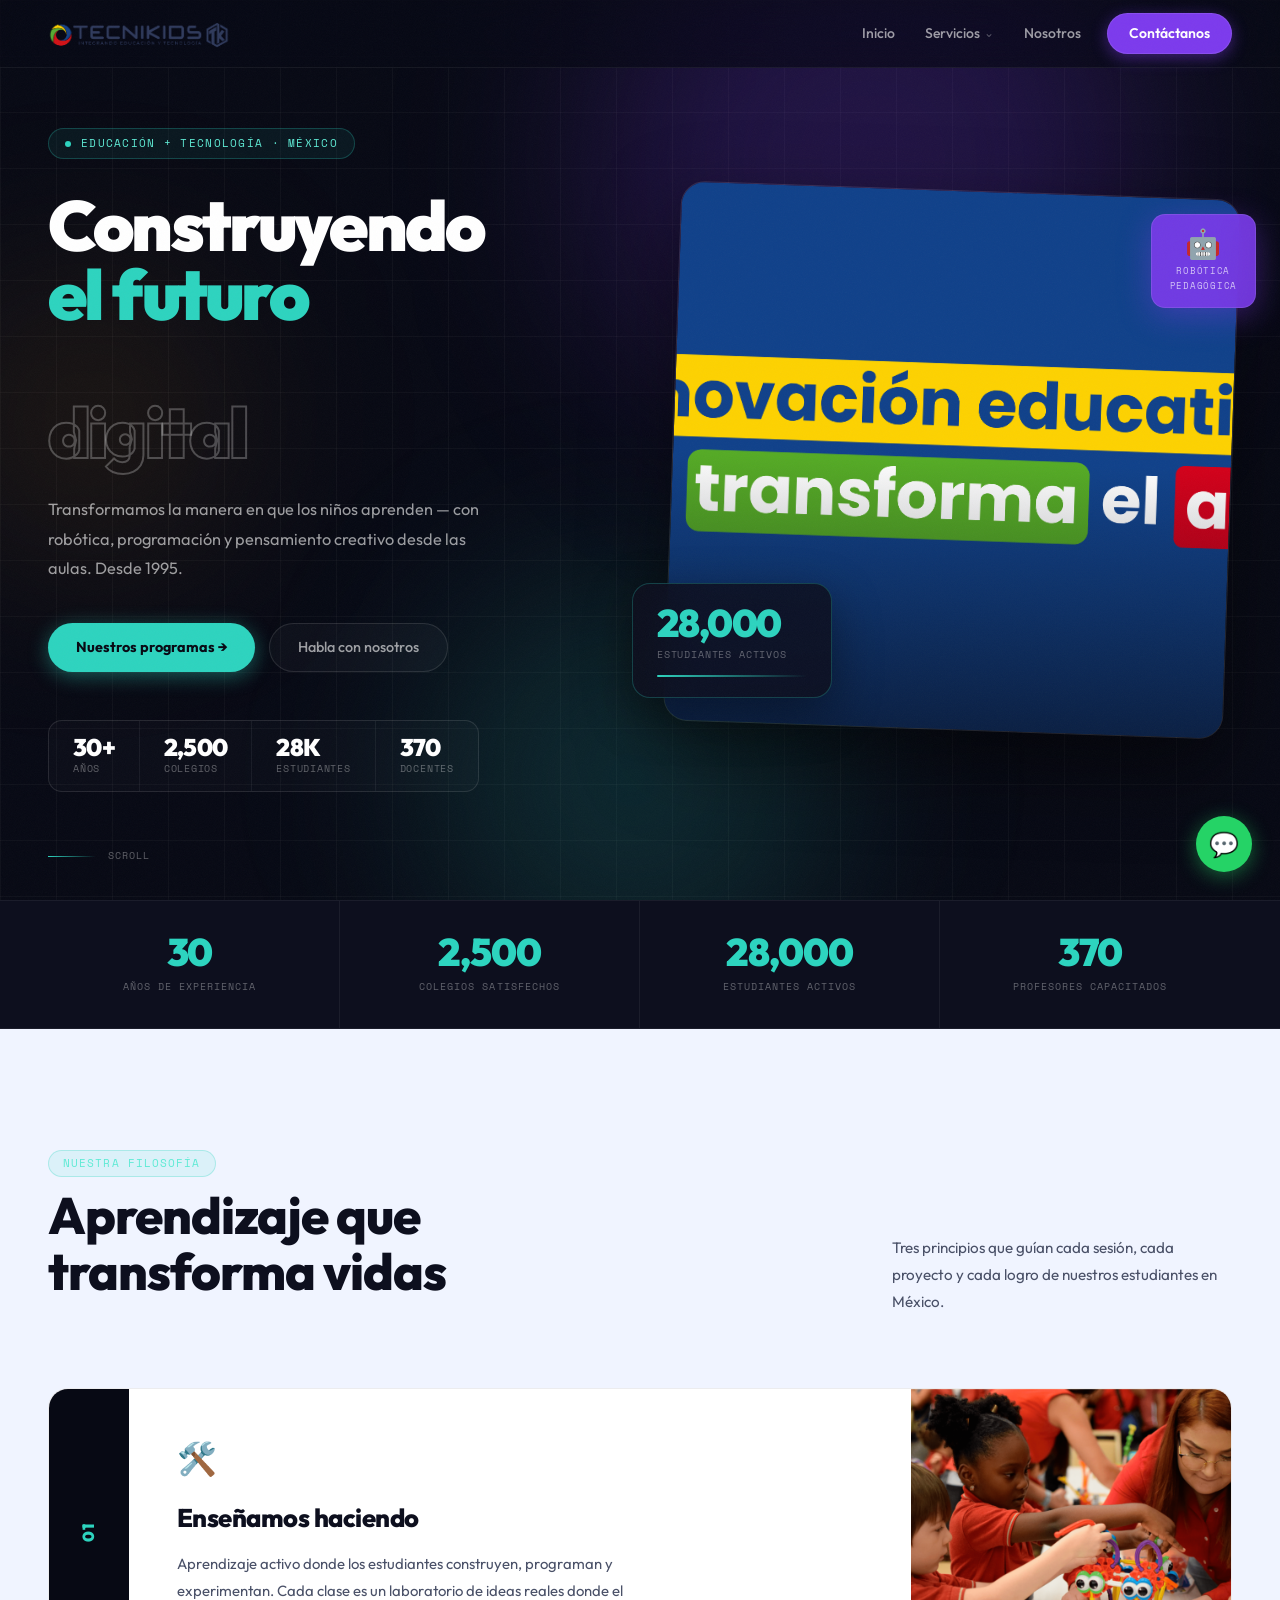
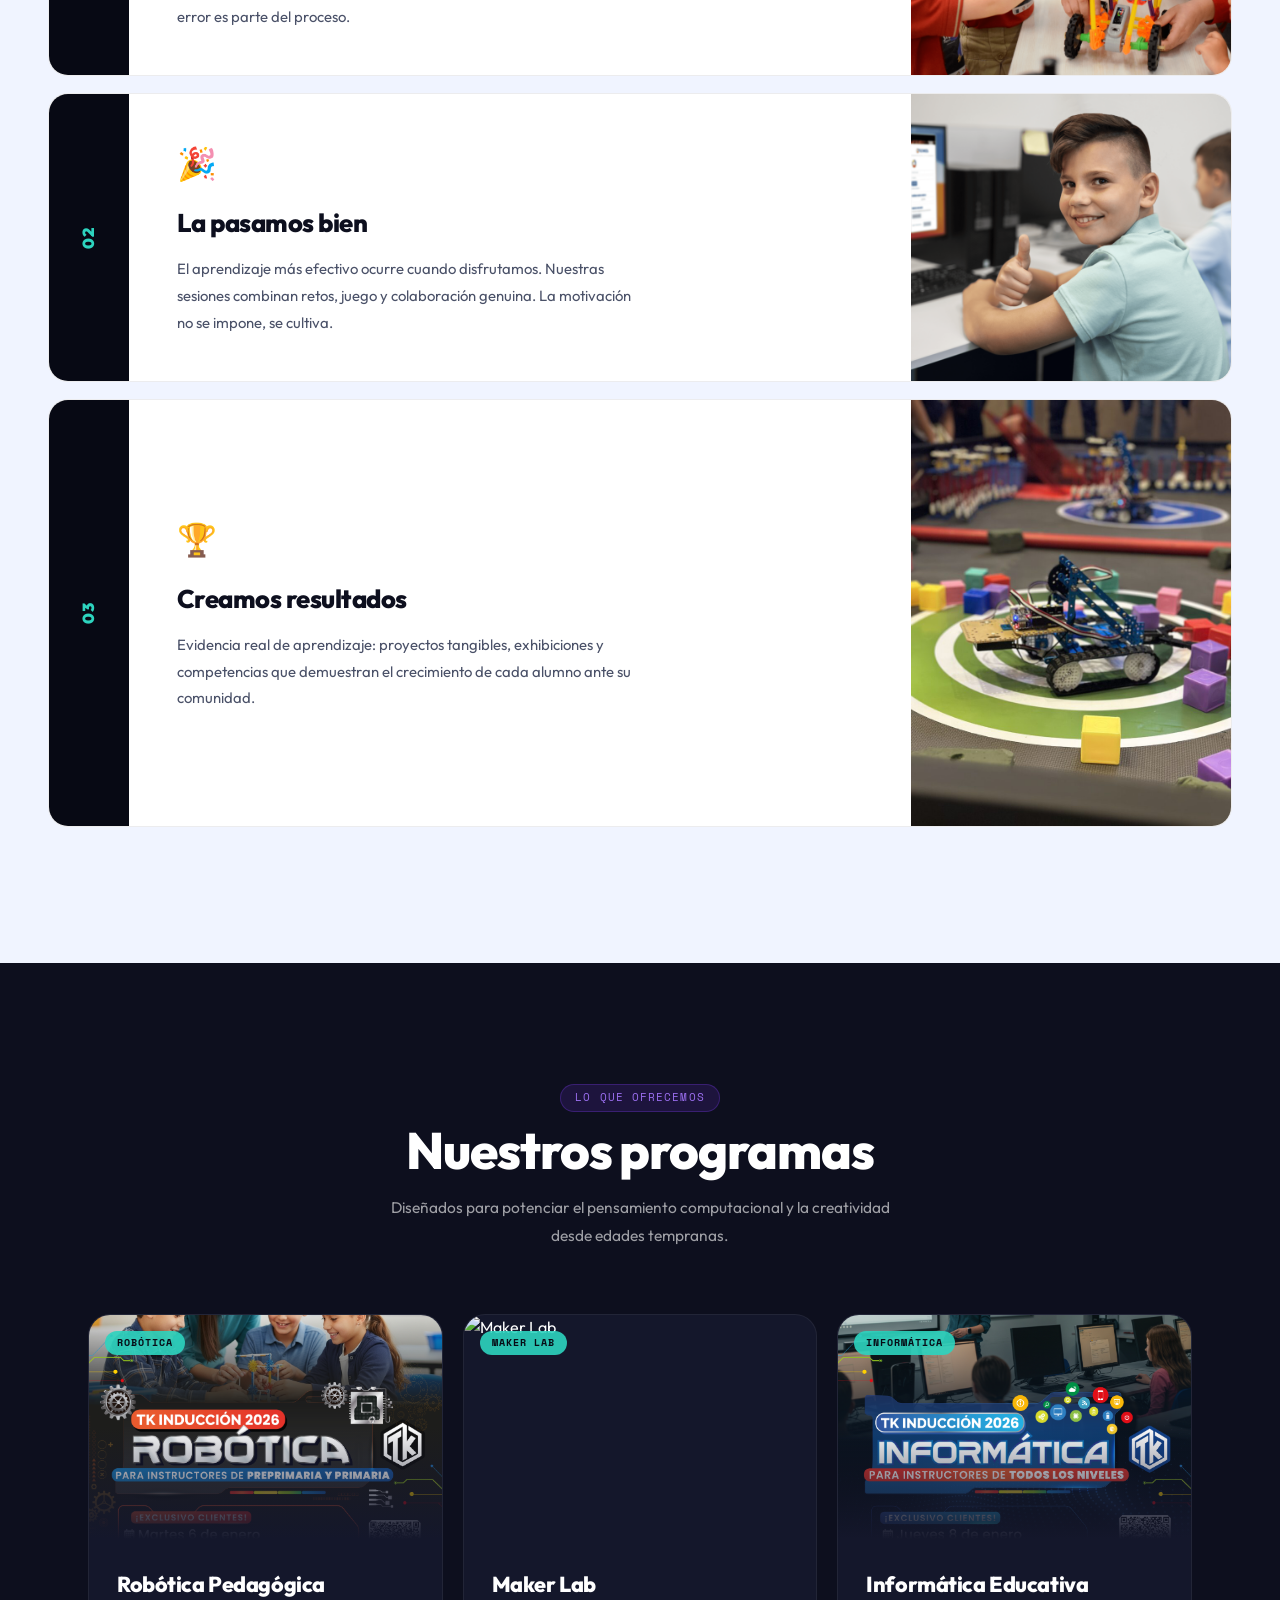
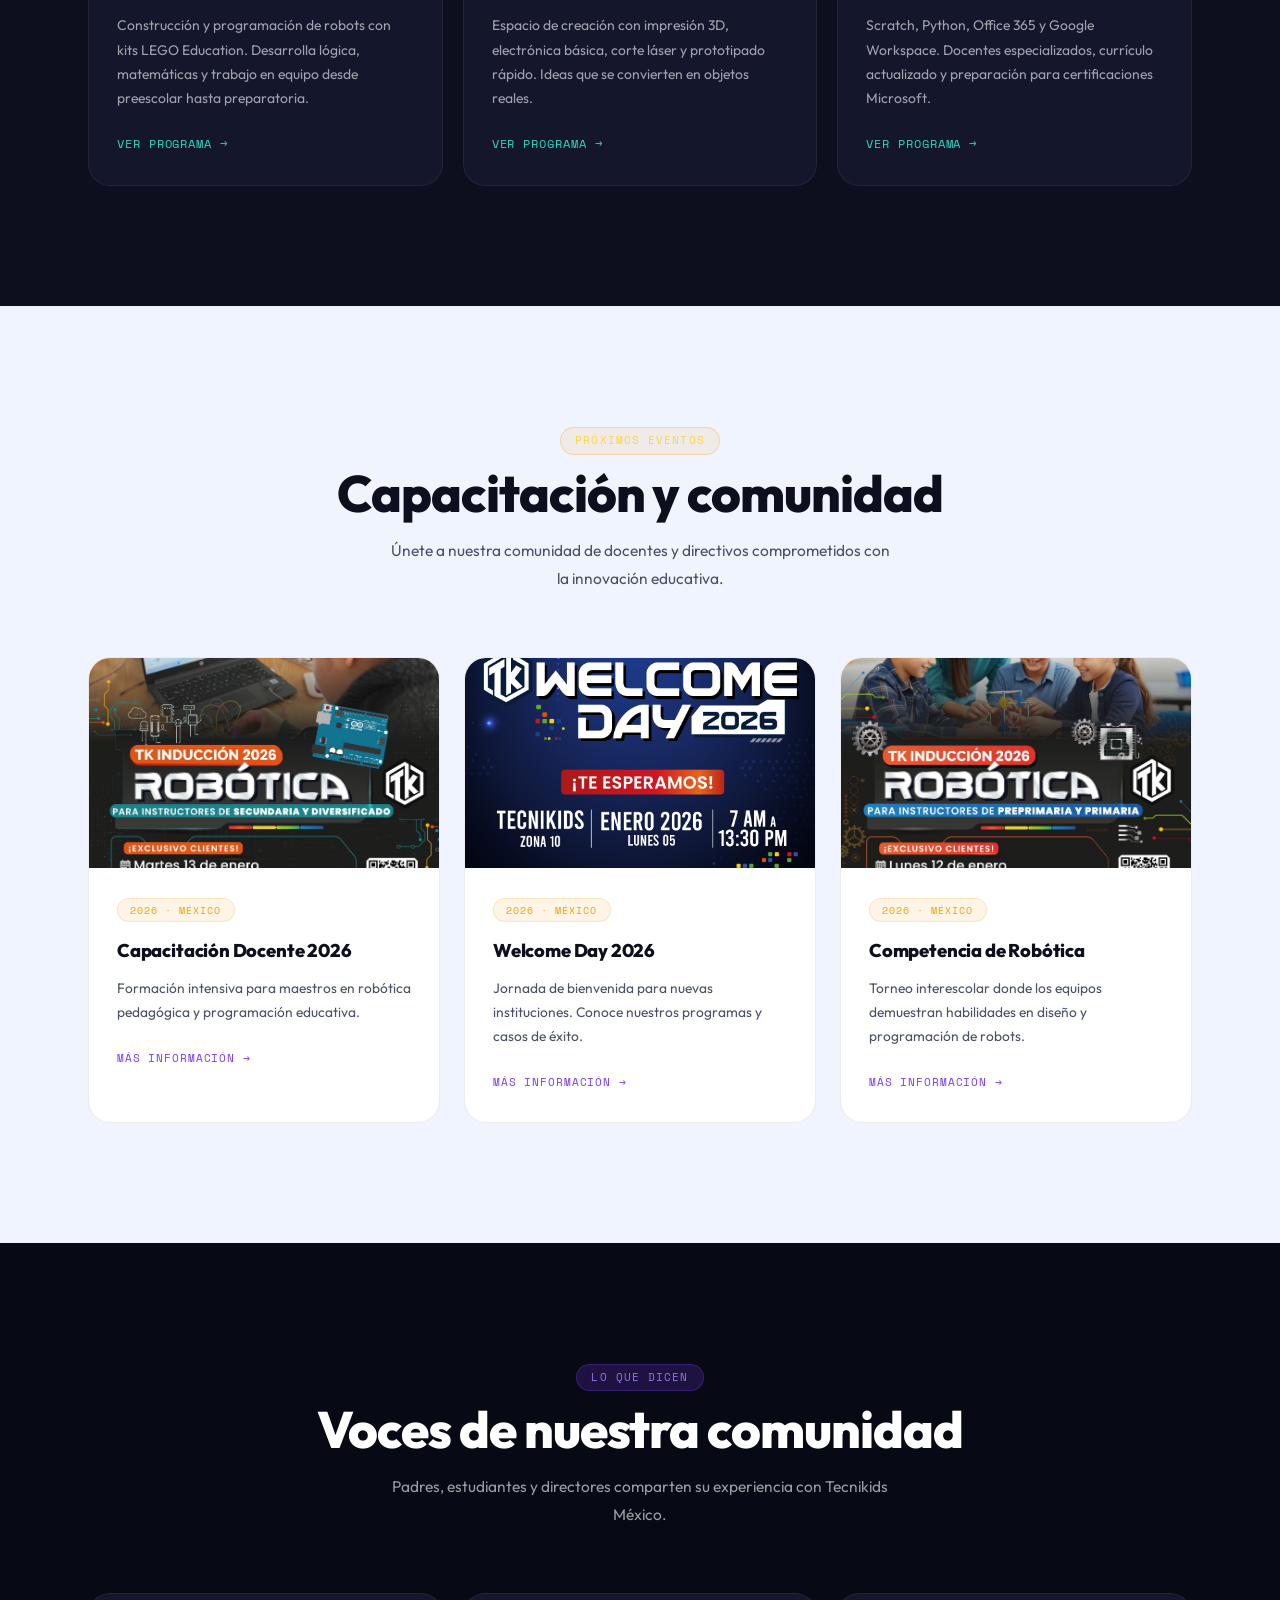
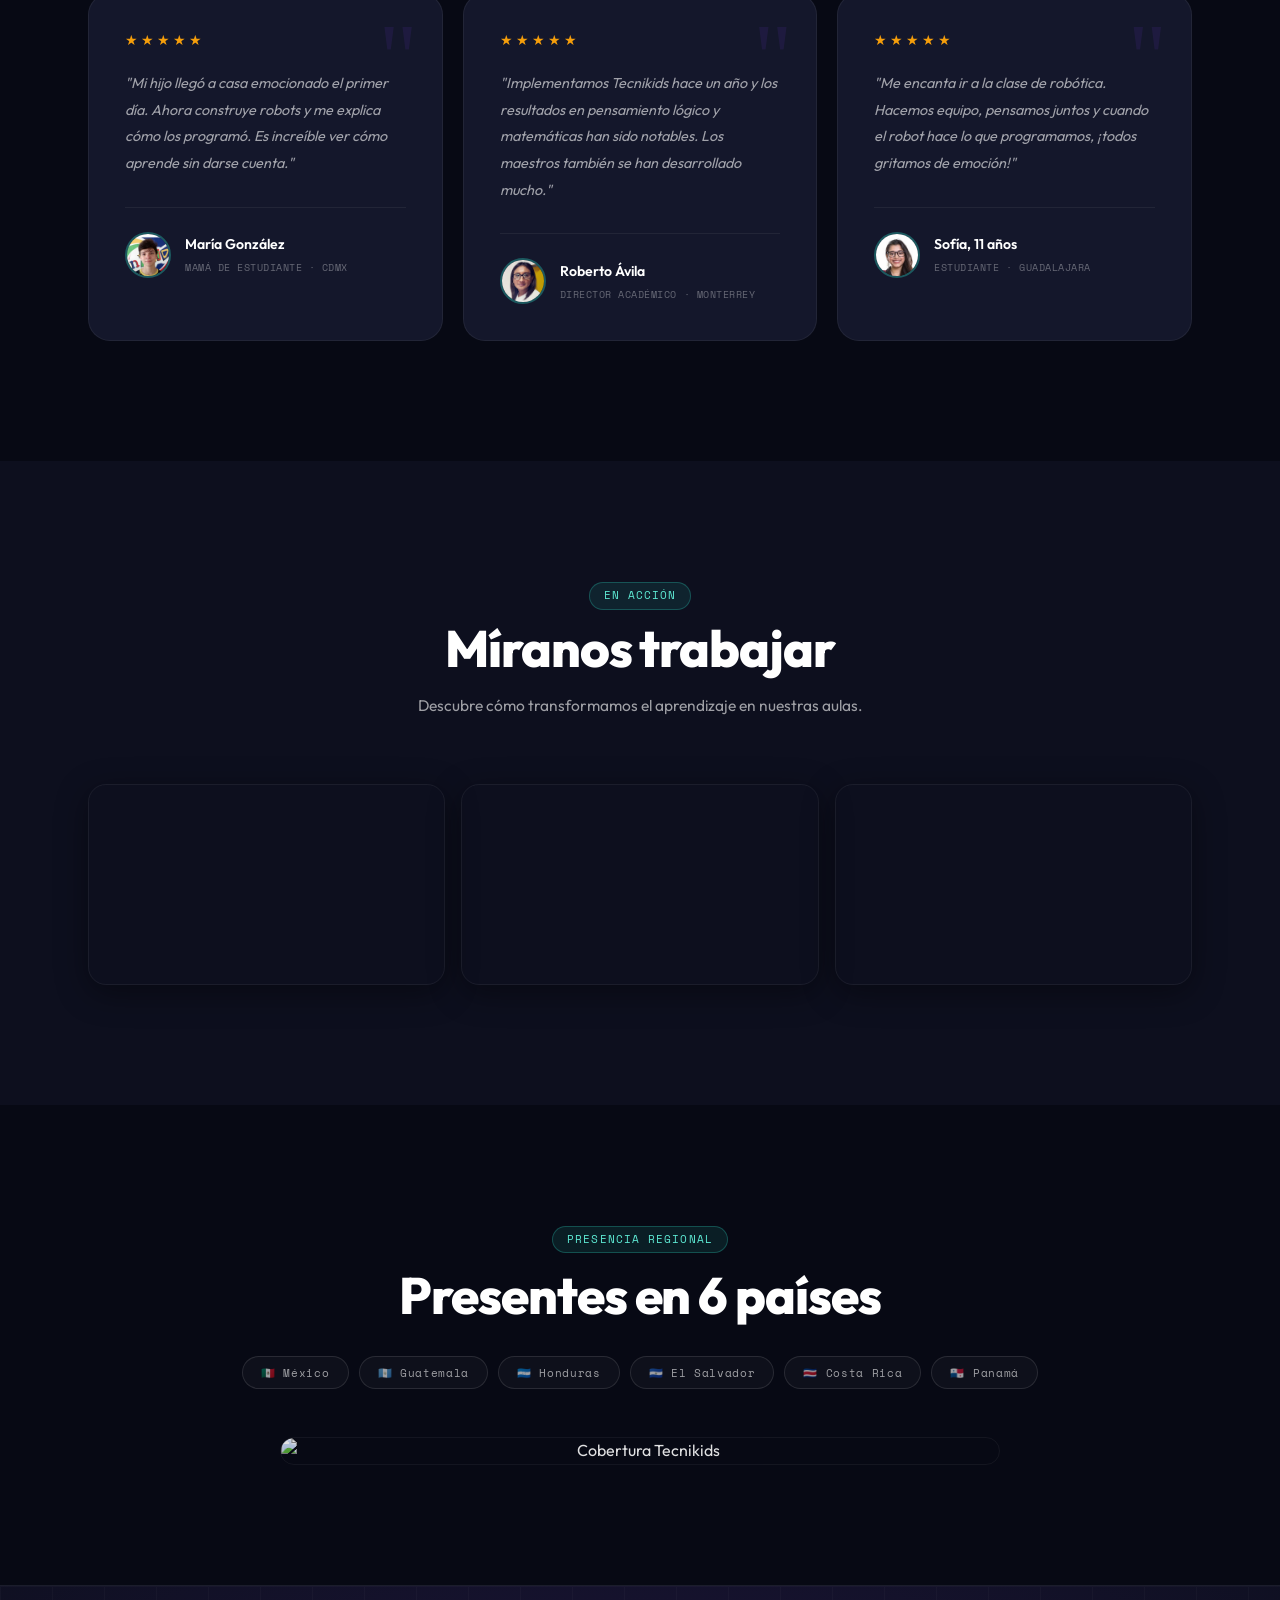
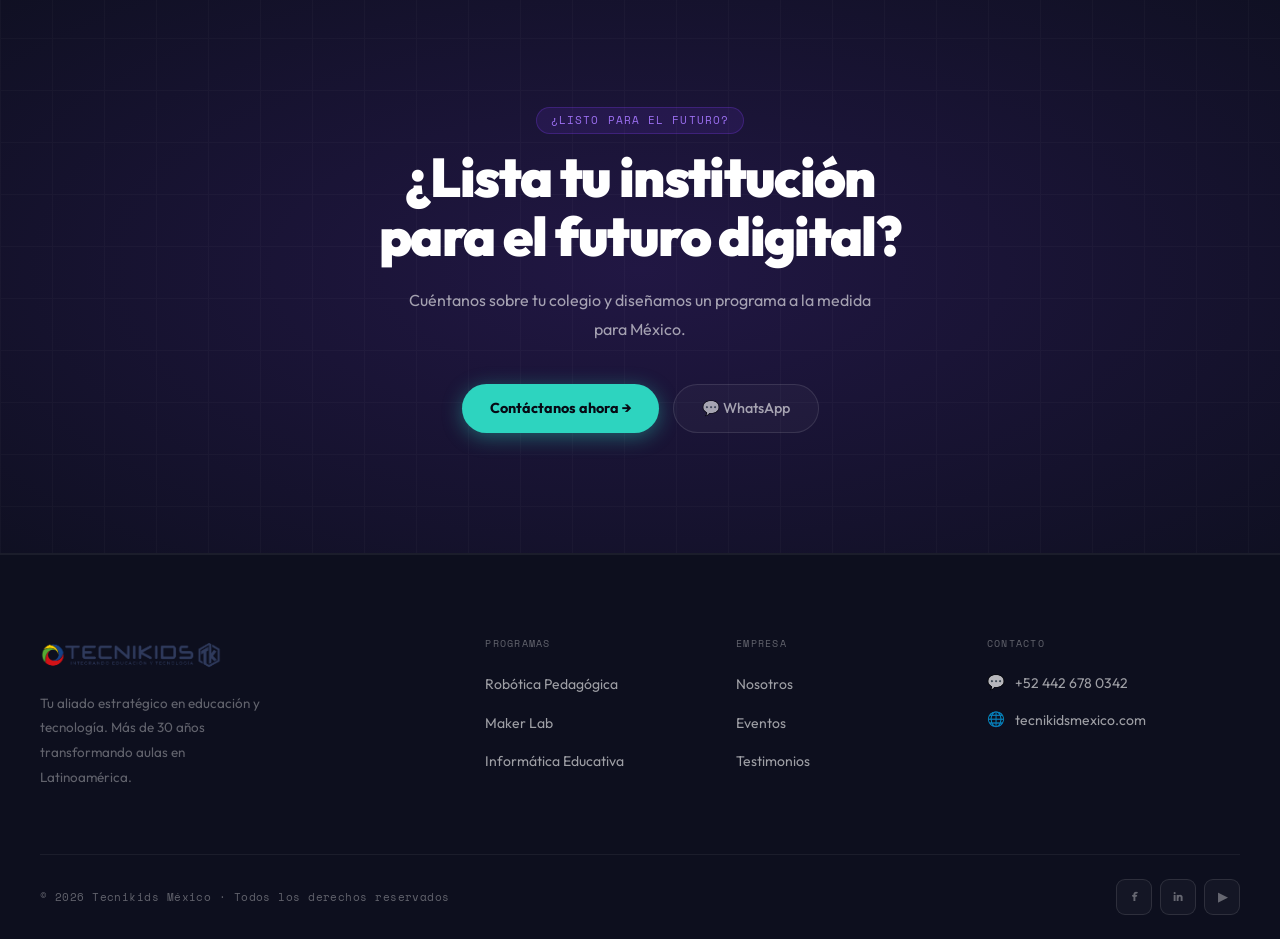
==== commit 1a19bbfd: "Agrega datos de contacto reales: teléfono, correo y dominio tecnikidsmexico.com Co-Authored-By: Clau" ====
--- a/index.html
+++ b/index.html
@@ -667,8 +667,8 @@
     </div>
     <div class="footer-col">
       <h4>Contacto</h4>
-      <div class="footer-contact-item"><span class="contact-icon">💬</span><a href="#">(Próximamente)</a></div>
-      <div class="footer-contact-item"><span class="contact-icon">🌐</span><a href="https://tecnikids.info/wp/" target="_blank">tecnikids.info</a></div>
+      <div class="footer-contact-item"><span class="contact-icon">💬</span><a href="https://wa.me/524426780342">+52 442 678 0342</a></div>
+      <div class="footer-contact-item"><span class="contact-icon">🌐</span><a href="https://www.tecnikidsmexico.com" target="_blank">tecnikidsmexico.com</a></div>
     </div>
   </div>
   <div class="footer-bottom">
--- a/assets/css/shared.css
+++ b/assets/css/shared.css
@@ -1,8 +1,8 @@
 /* ═══════════════════════════════════════════════════
    TECNIKIDS MÉXICO — Signal Design System v3
-   Fonts: Syne (display) · DM Sans (body) · Space Mono (tech)
+   Font: Outfit (display + body) · Space Mono (tech accents)
    ═══════════════════════════════════════════════════ */
-@import url('https://fonts.googleapis.com/css2?family=Syne:wght@700;800;900&family=DM+Sans:ital,opsz,wght@0,9..40,300;0,9..40,400;0,9..40,500;0,9..40,600;1,9..40,400&family=Space+Mono:wght@400;700&display=swap');
+@import url('https://fonts.googleapis.com/css2?family=Outfit:wght@300;400;500;600;700;800;900&family=Space+Mono:wght@400;700&display=swap');
 
 *, *::before, *::after { box-sizing: border-box; margin: 0; padding: 0; }
 
@@ -38,9 +38,31 @@
   --lt-txt-2:   #4A5168;
 
   /* Fonts */
-  --f-display: 'Syne', sans-serif;
-  --f-body:    'DM Sans', sans-serif;
+  --f-display: 'Outfit', sans-serif;
+  --f-body:    'Outfit', sans-serif;
   --f-mono:    'Space Mono', monospace;
+
+  /* ── Legacy aliases (sub-pages compatibility) ── */
+  --indigo:        #1E1B4B;
+  --indigo-deep:   #0F0E2A;
+  --purple-light:  #A78BFA;
+  --purple-mid:    #6D28D9;
+  --cyan:          #2DD4BF;
+  --cyan-light:    #5EEAD4;
+  --amber-light:   #FCD34D;
+  --gray:          #64748B;
+  --gray-light:    #94A3B8;
+  --gray-bg:       #F0F4FF;
+  --dark:          #0D0F1E;
+  --dark-2:        #13113A;
+  --white:         #FFFFFF;
+  --border-dark:   rgba(255,255,255,0.07);
+  --border-purple: rgba(124,58,237,0.3);
+  --lt-bg:         #F0F4FF;
+  --lt-card:       #FFFFFF;
+  --lt-border:     rgba(20,23,43,0.08);
+  --lt-txt-1:      #0D0F1E;
+  --lt-txt-2:      #4A5168;
 }
 
 html { scroll-behavior: smooth; }
